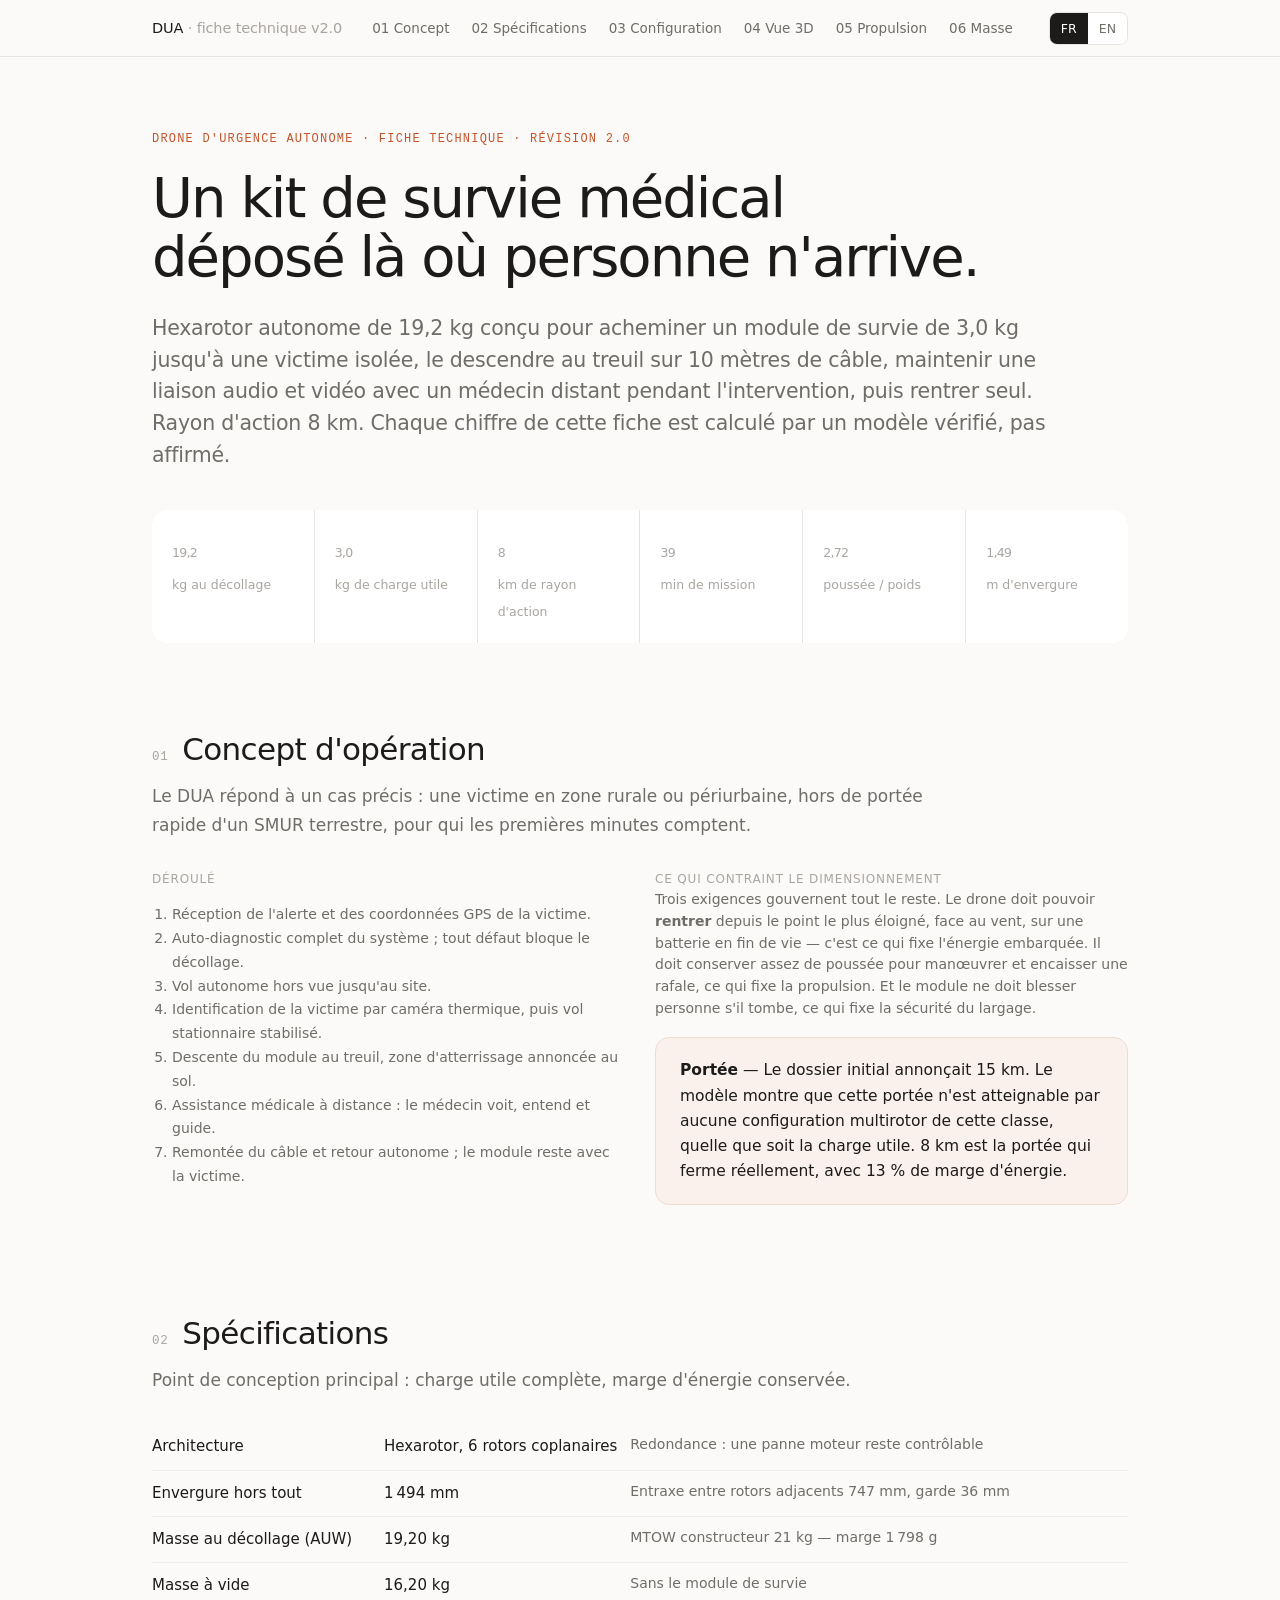
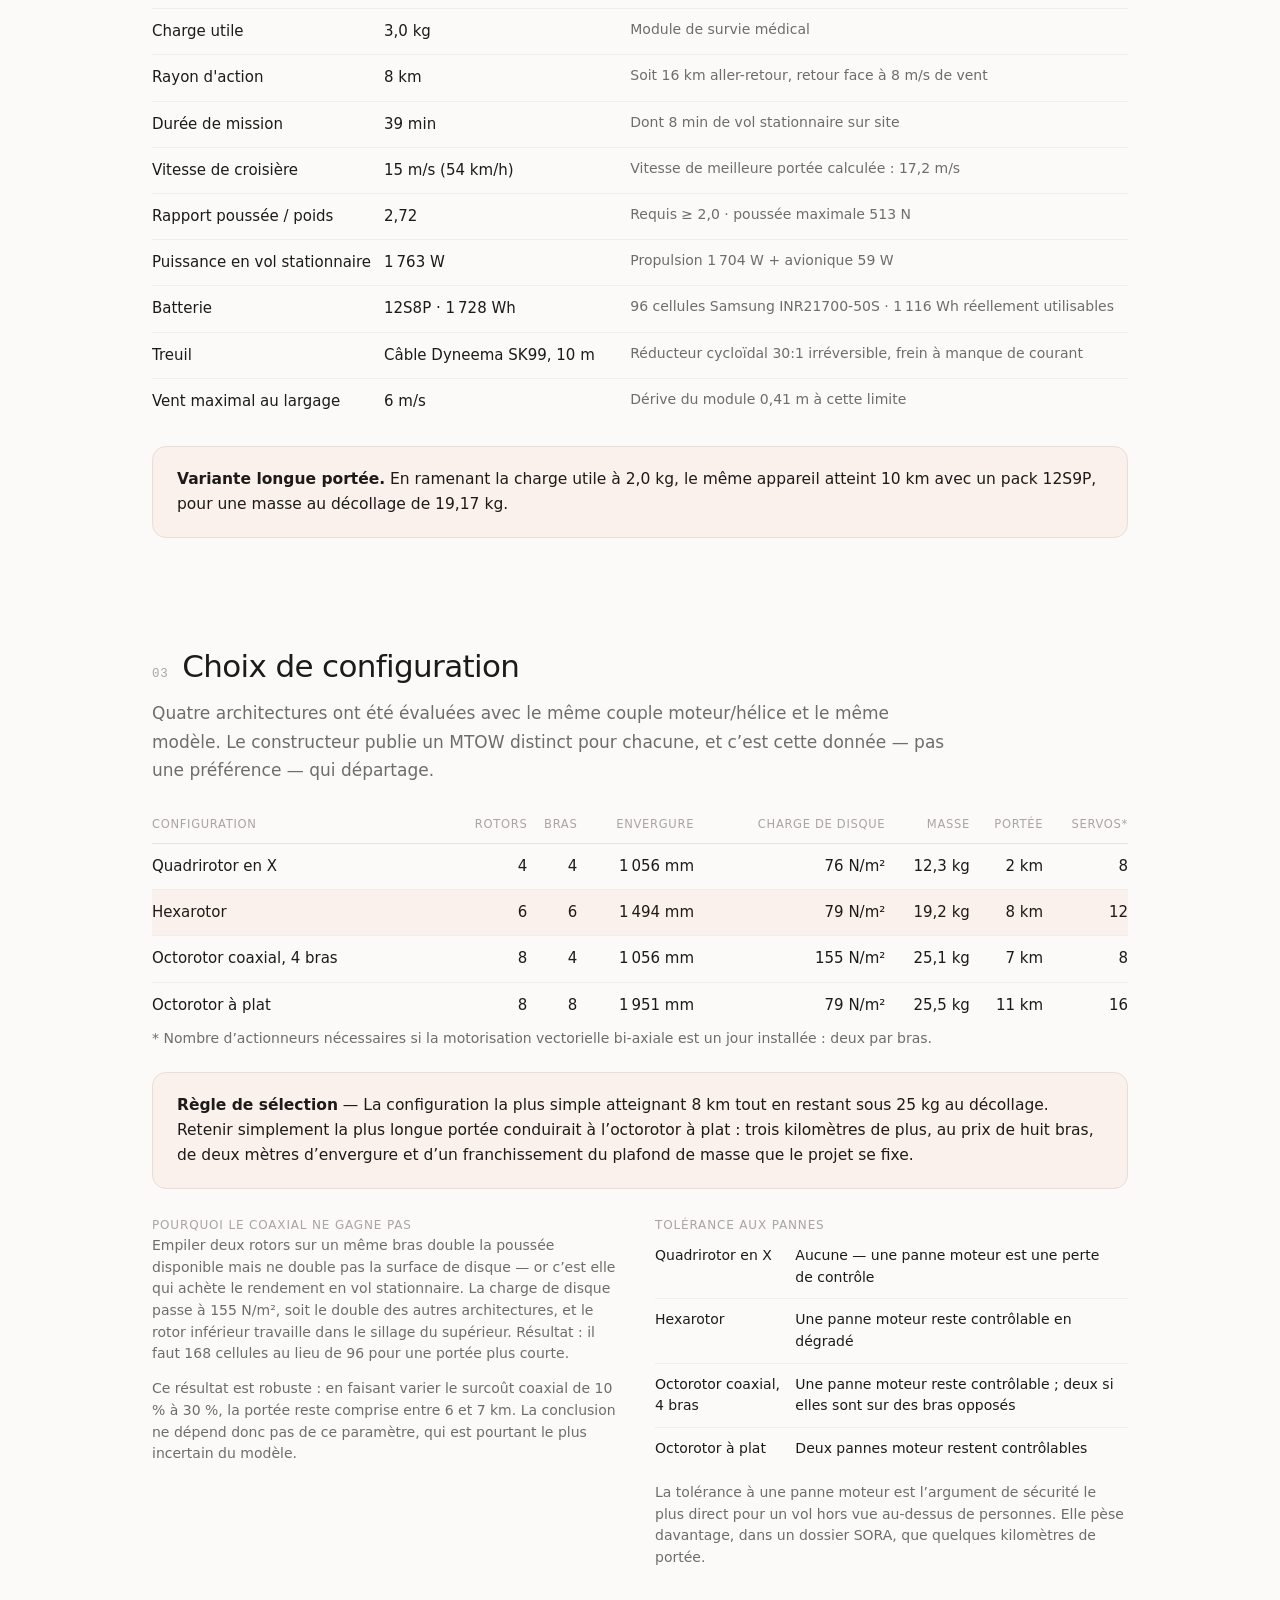
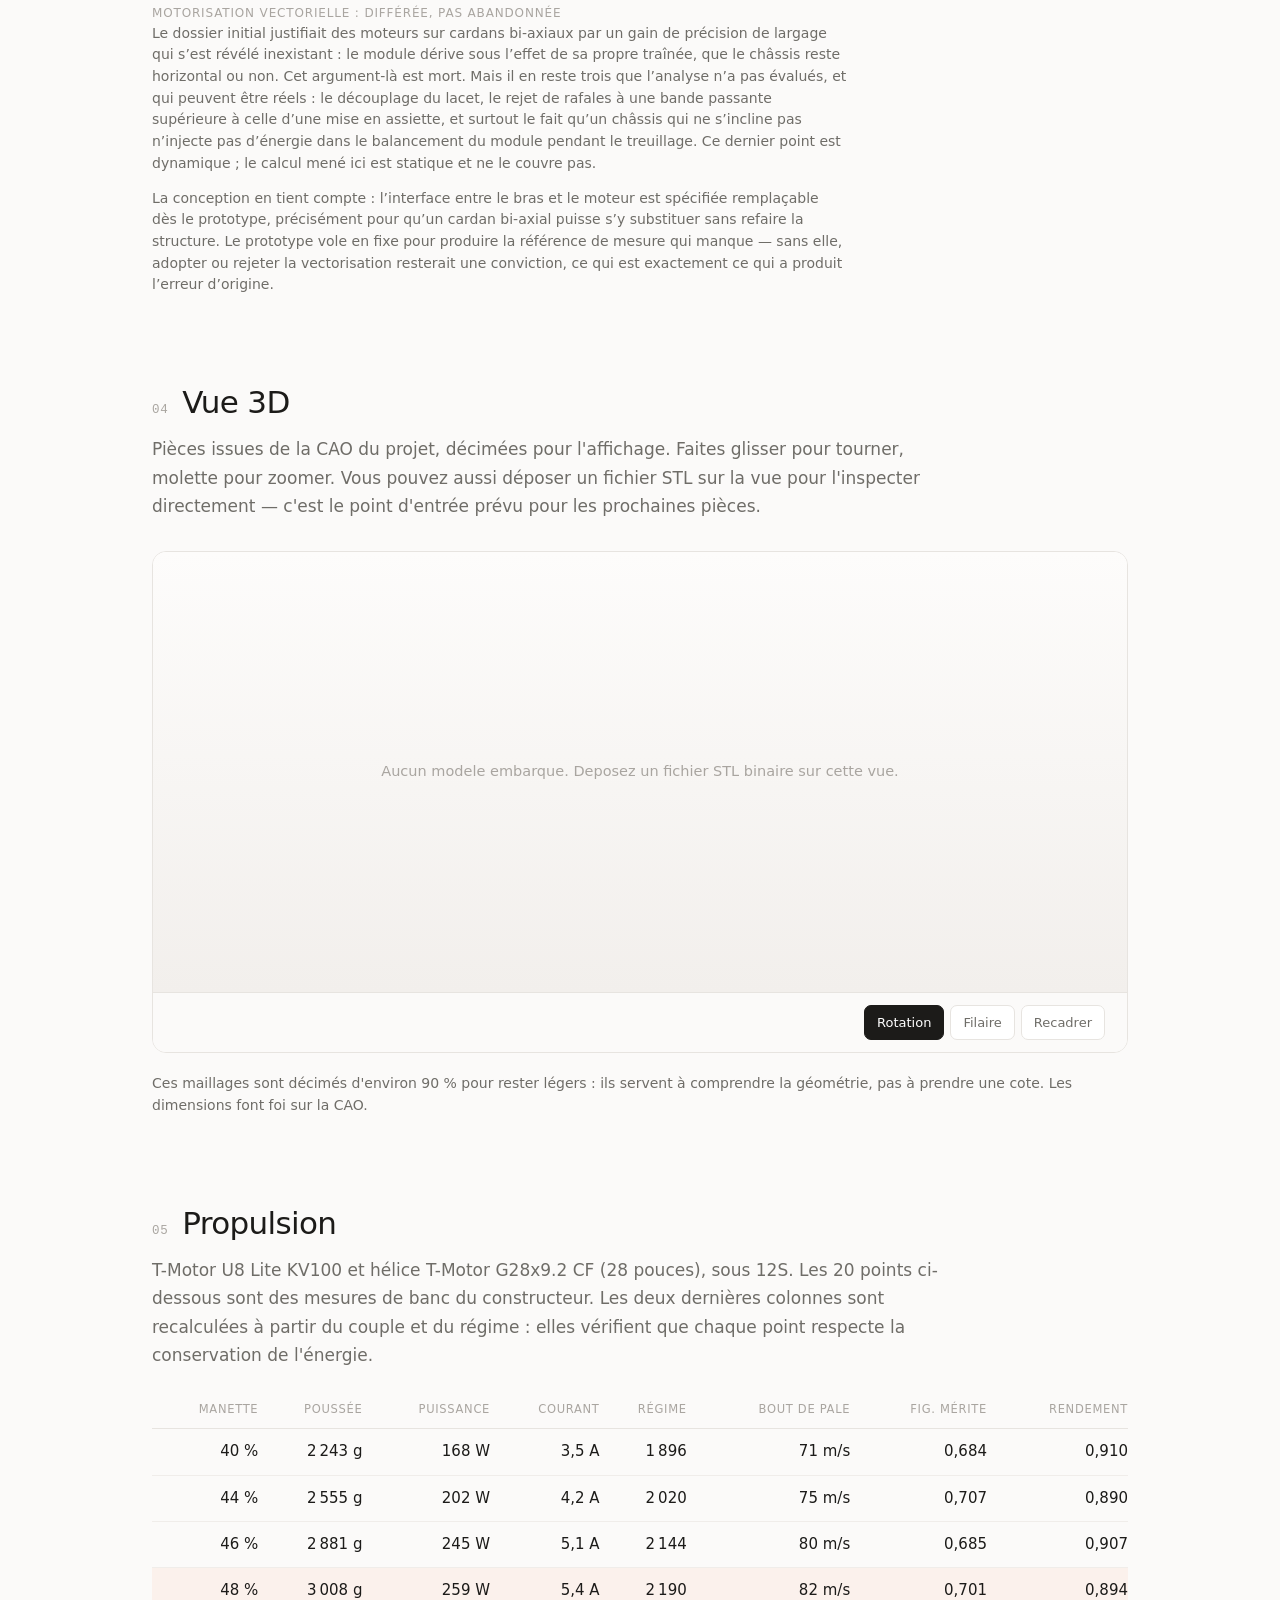
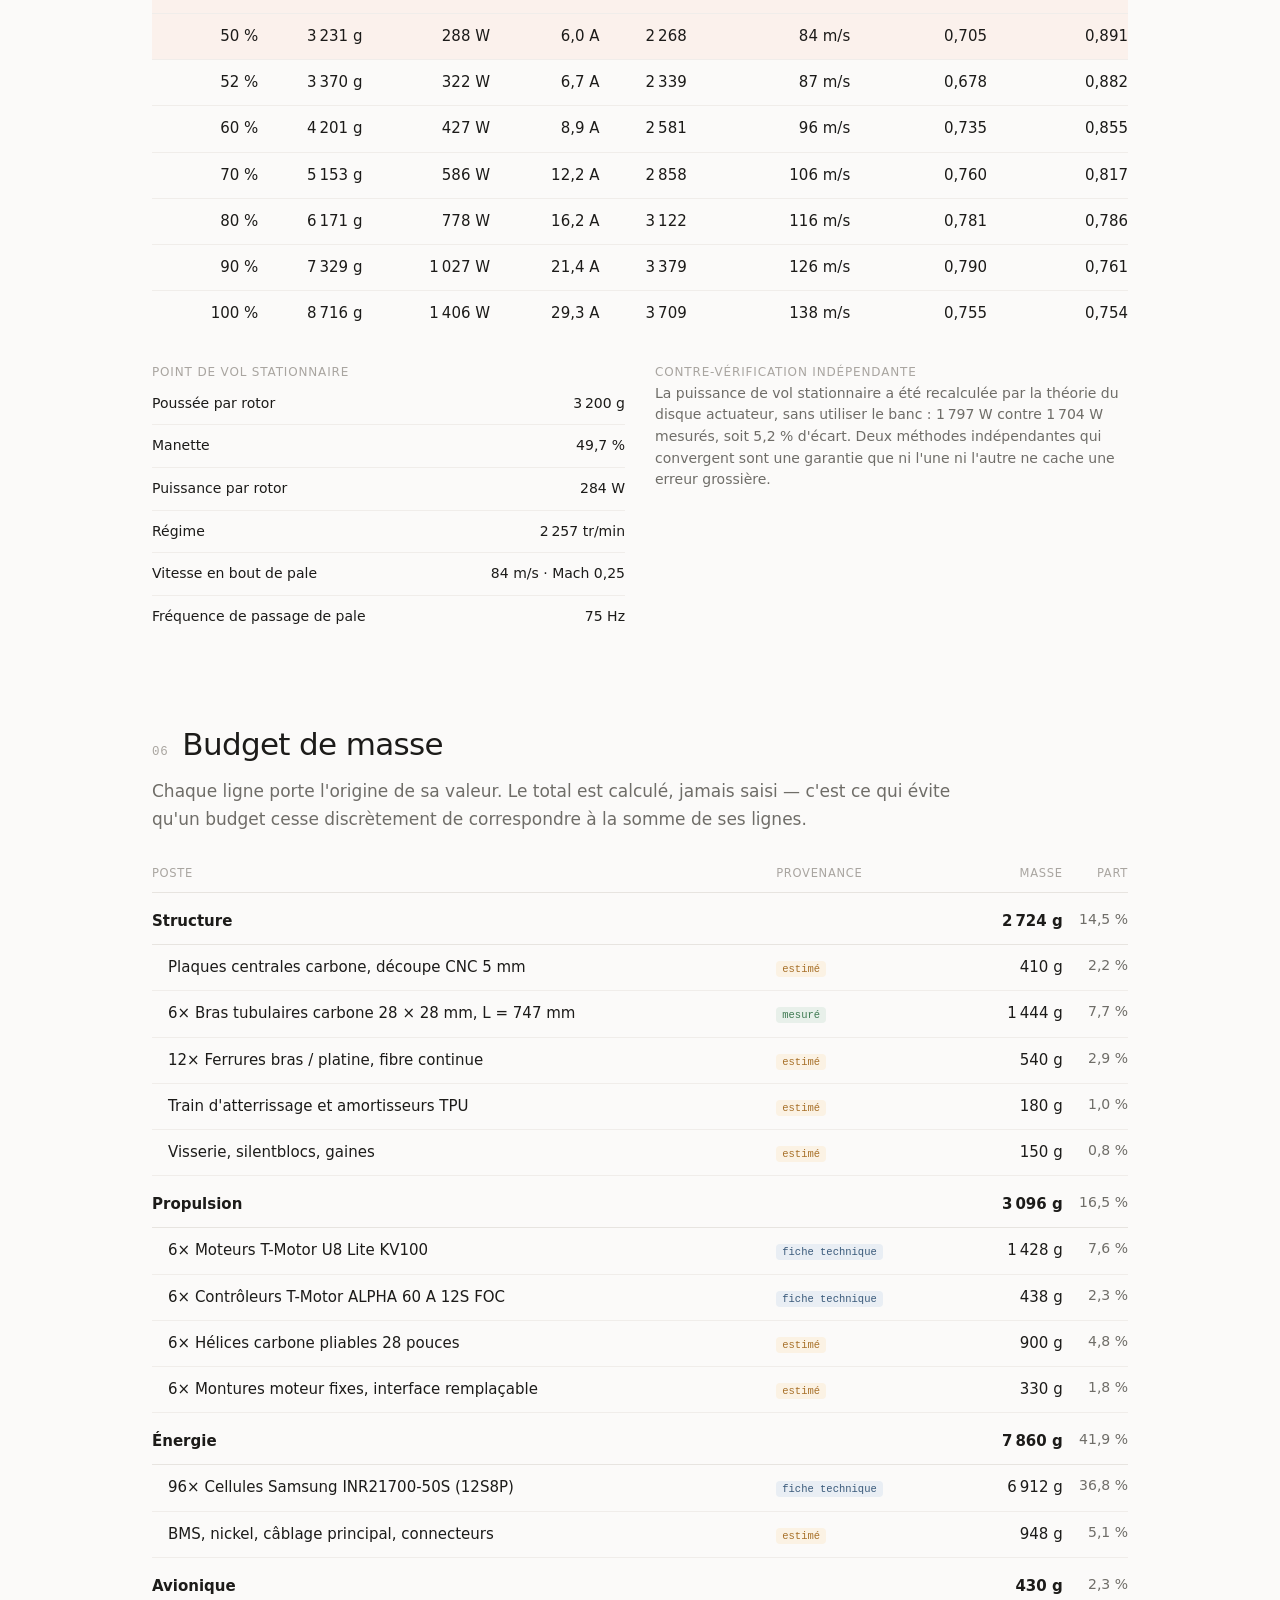
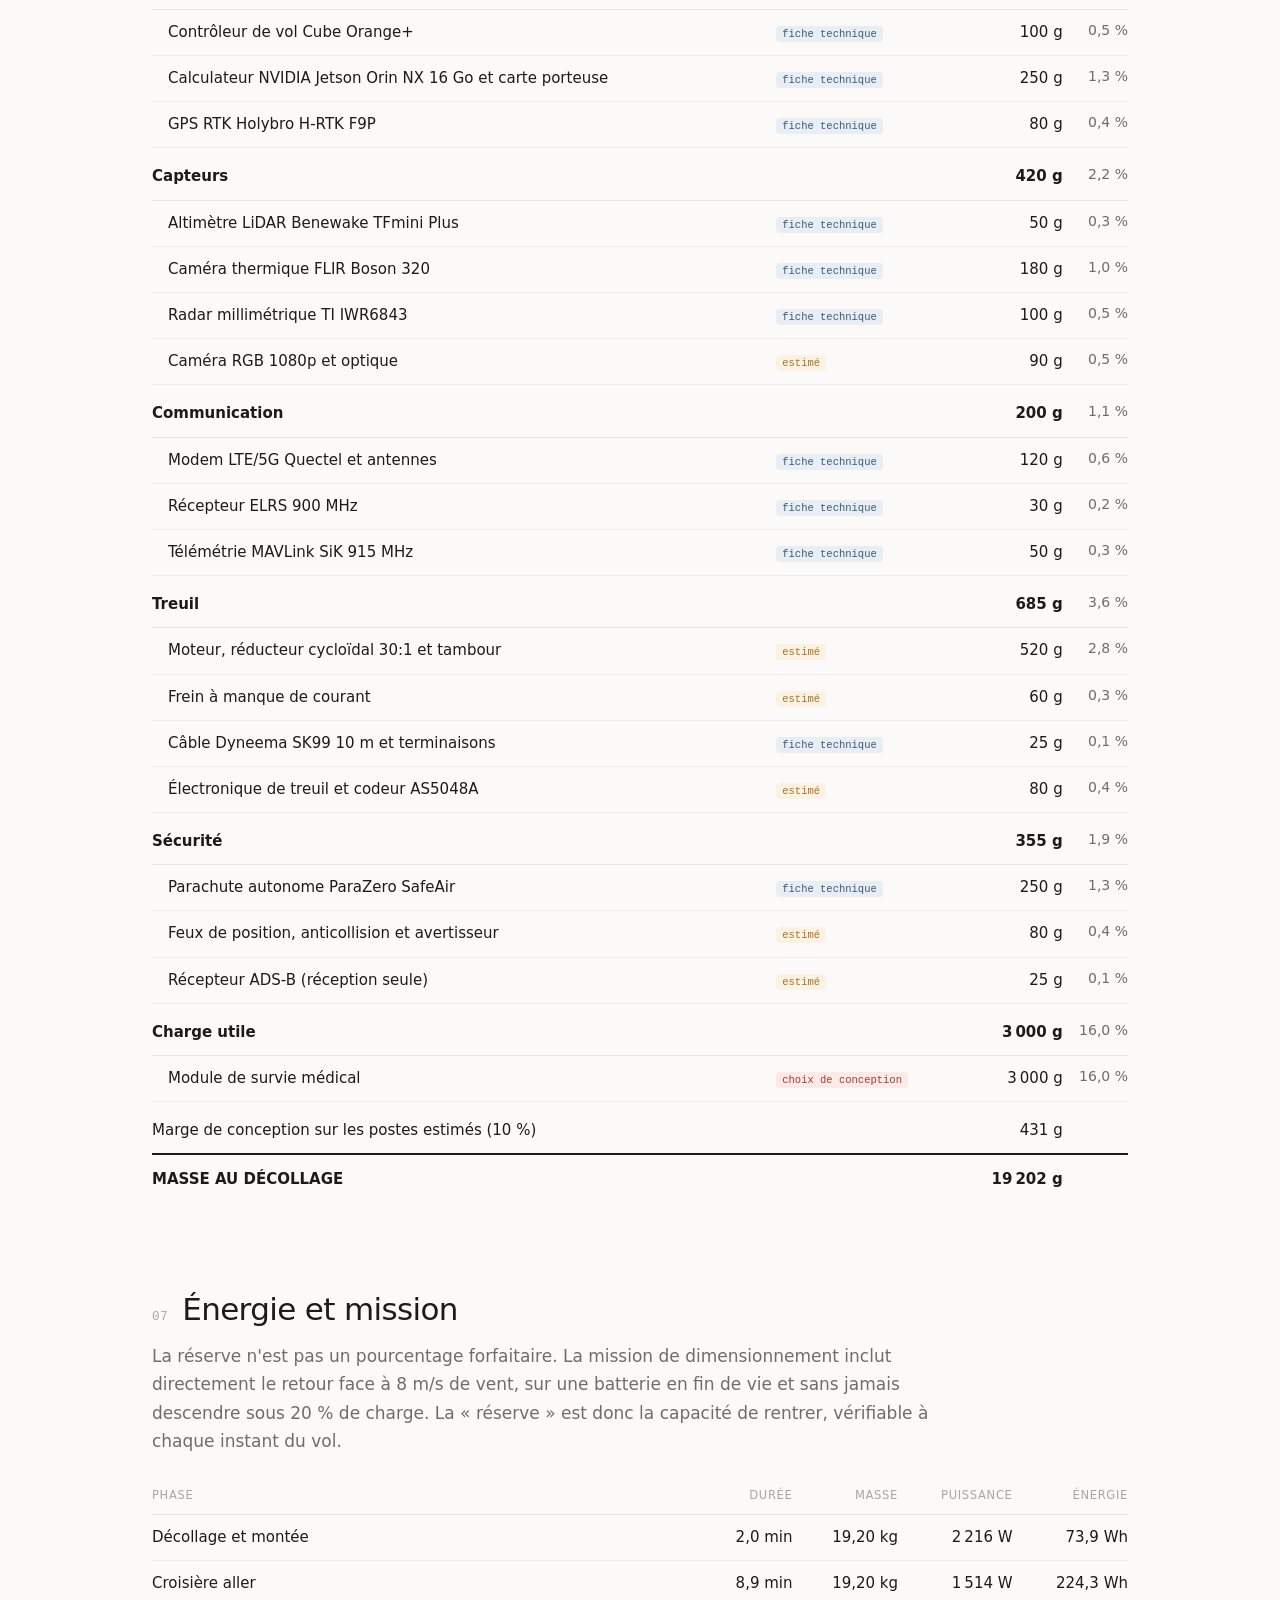
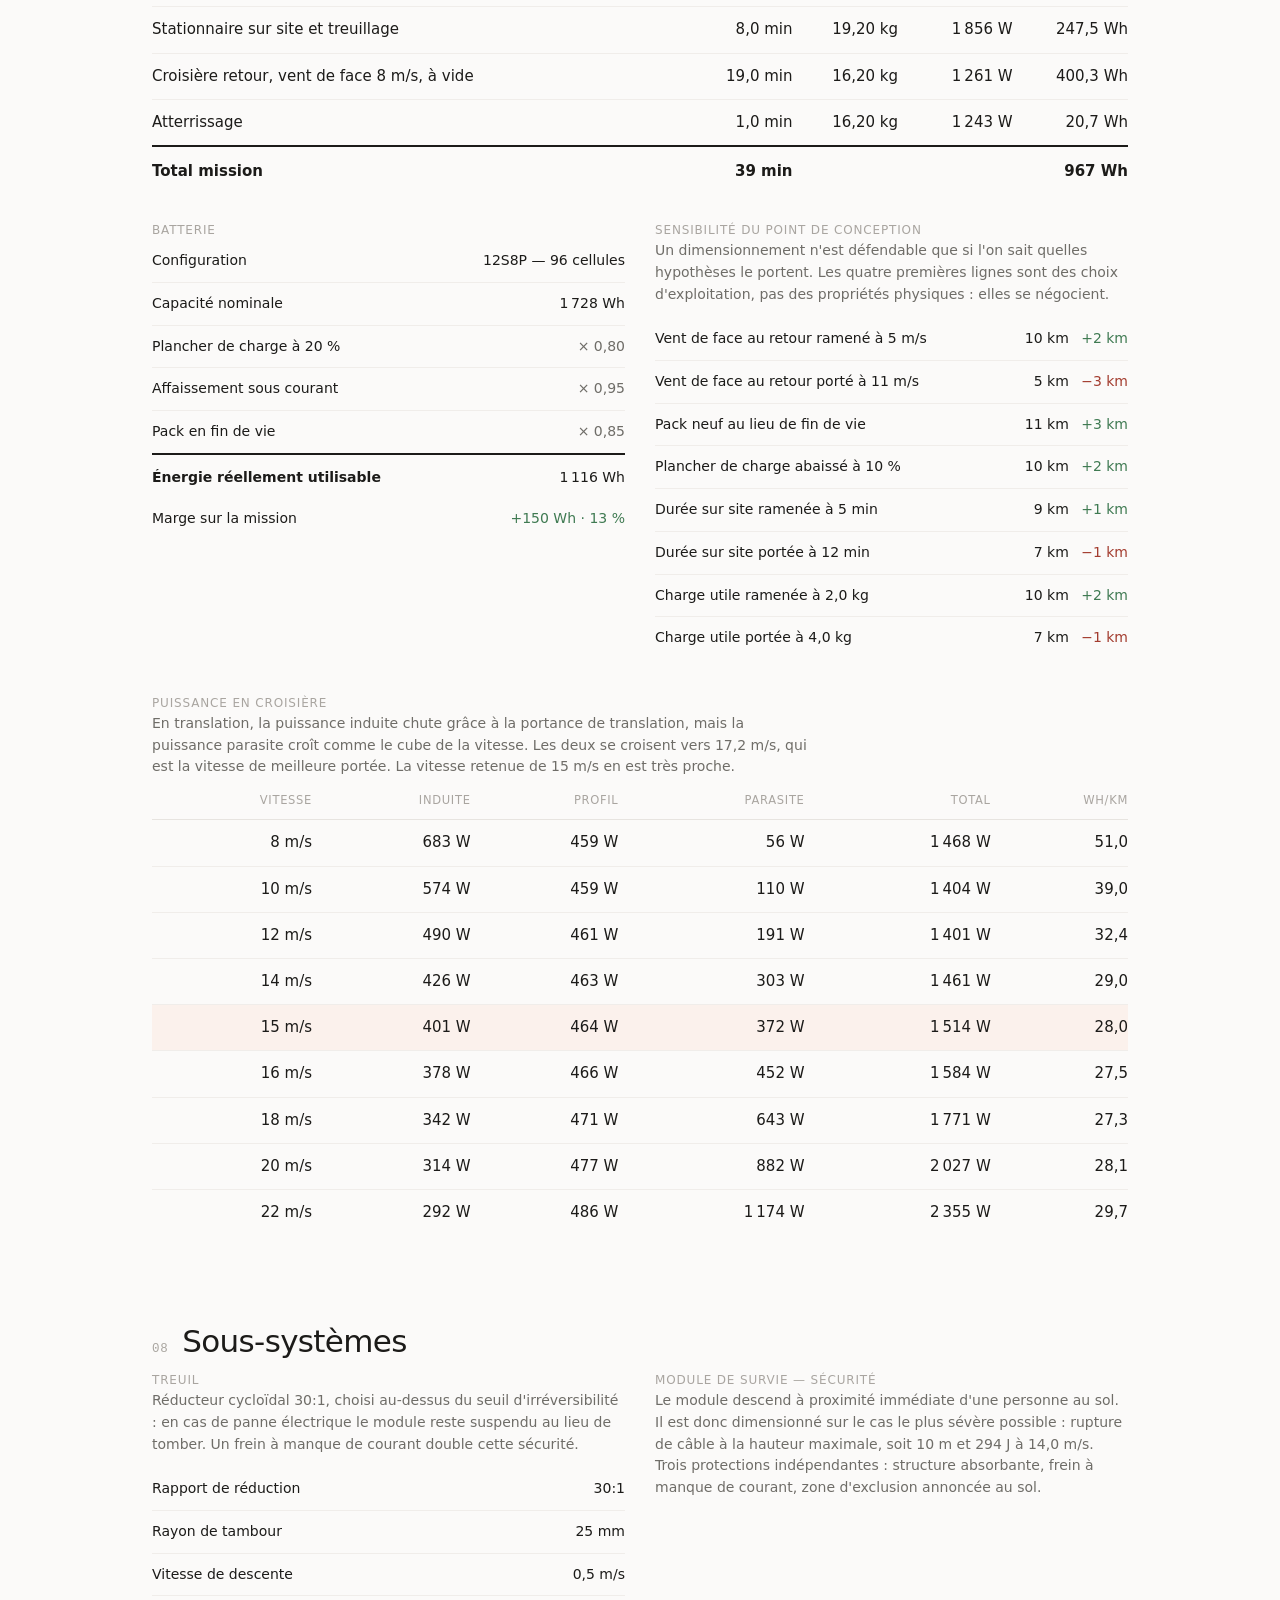
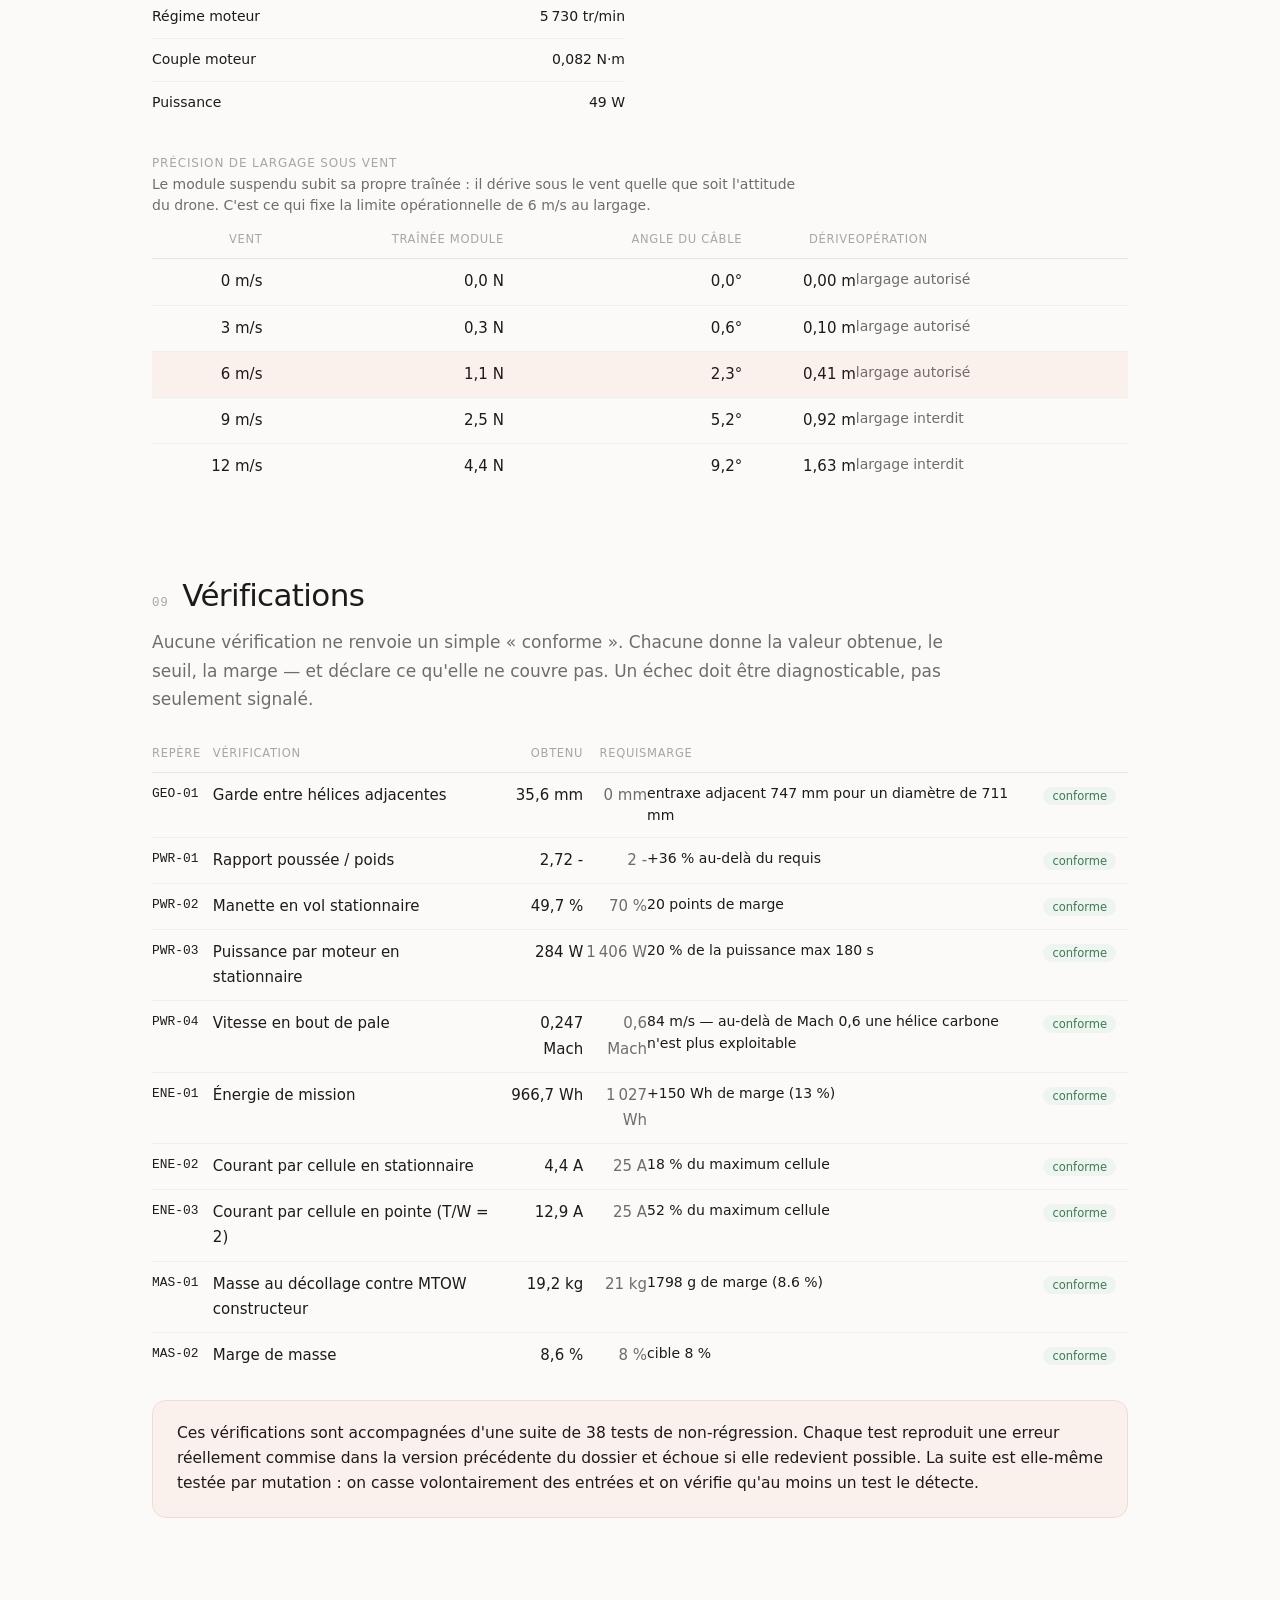
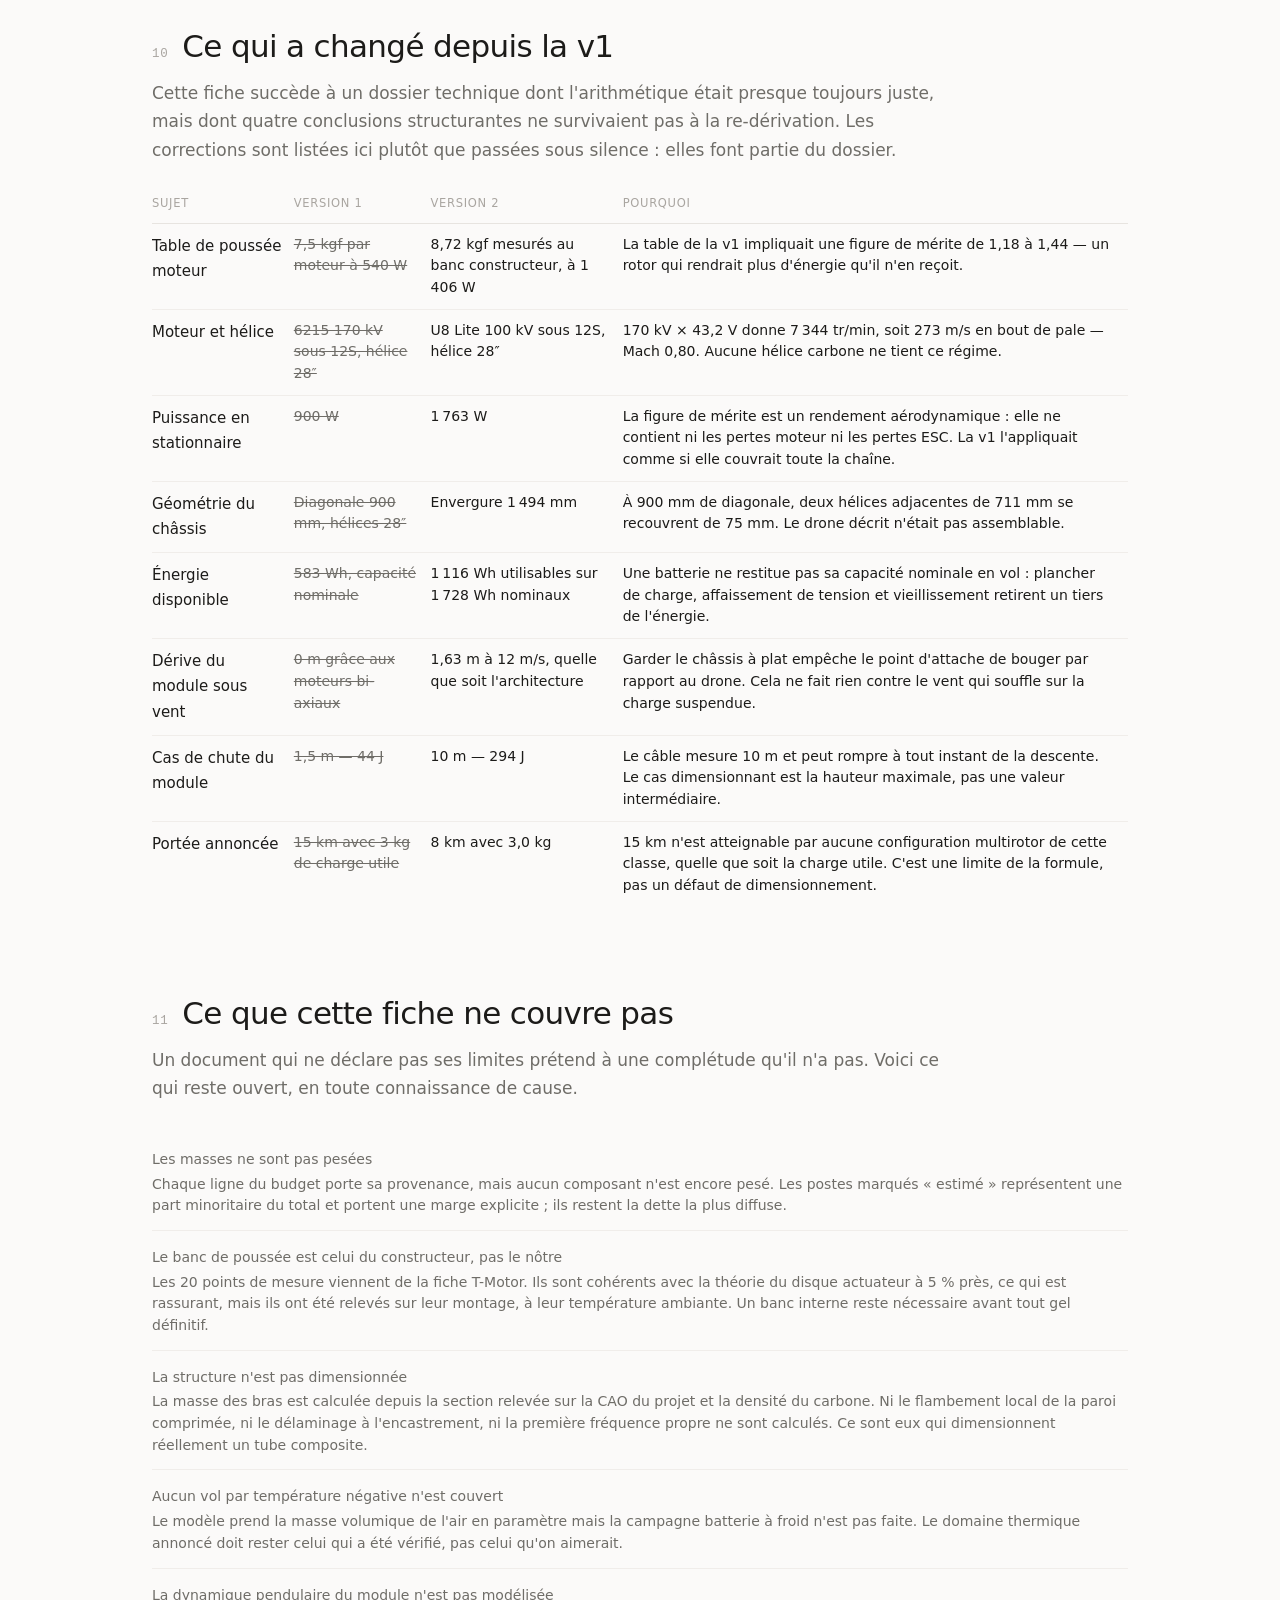
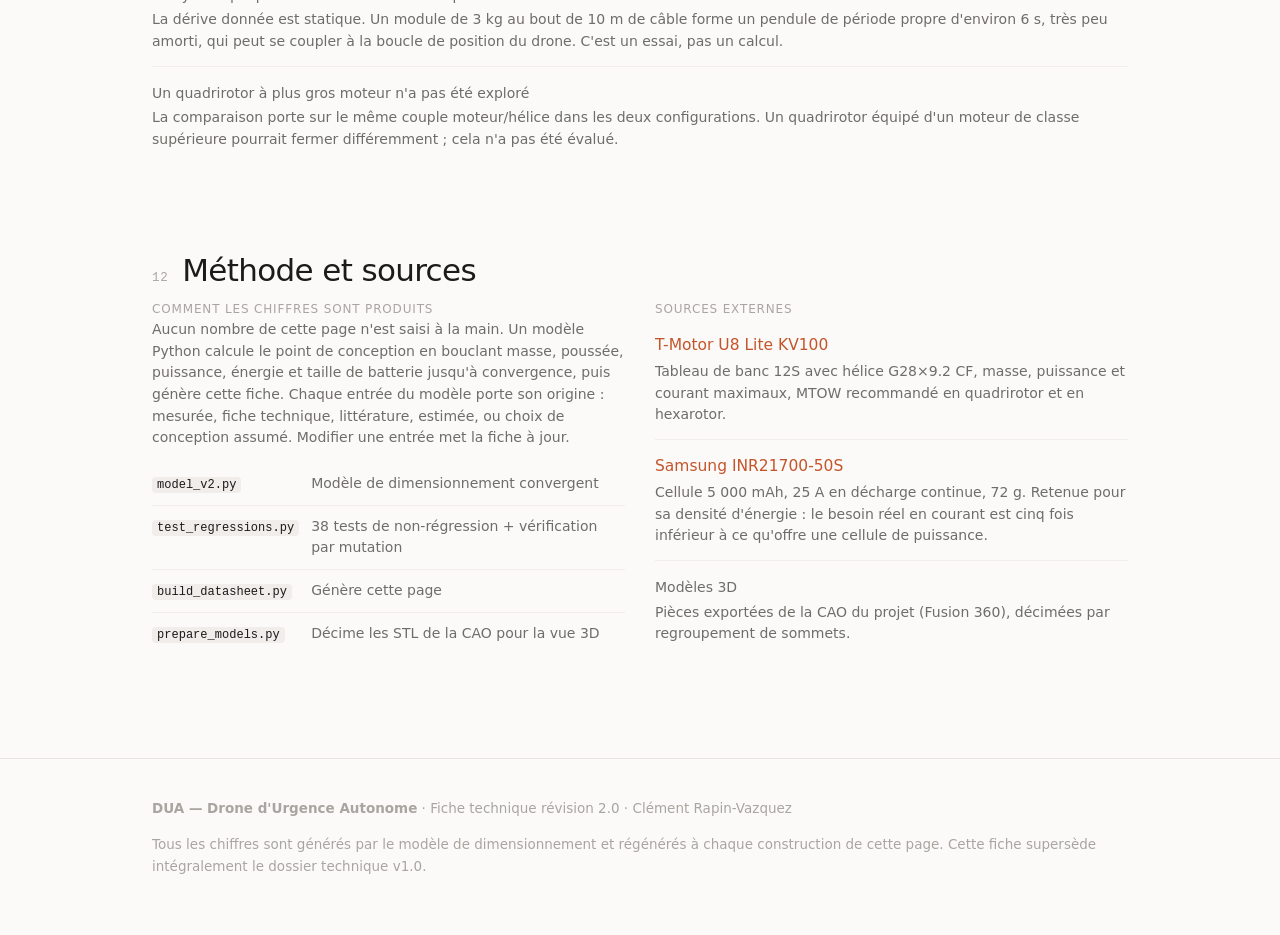
==== dua/index.html @ 8889dc6d "Portfolio saven — Clément Rapin-Vazquez (site statique)" ====
<!DOCTYPE html><html lang="fr" data-lang="fr"><head><meta charset="utf-8">
<meta name="viewport" content="width=device-width,initial-scale=1">
<title>DUA — Fiche technique / Datasheet</title>
<style>
:root{color-scheme:light;--ink:#1c1b19;--ink2:#6f6d68;--ink3:#a9a5a0;--hair:#e7e4e0;--hair2:#f0edea;
--bg:#fbfaf9;--sf:#fff;--acc:#c4552a;--accbg:#fbf1ec;--accln:#eddcd3;--ok:#3f7a52;--warn:#a8712a;--dgr:#a33c2f;
--r:14px;--r2:9px;--mono:ui-monospace,SFMono-Regular,Menlo,Consolas,monospace}
*{box-sizing:border-box}
html{scroll-behavior:smooth;scroll-padding-top:82px}
body{margin:0;background:var(--bg);color:var(--ink);
font:400 16.5px/1.68 -apple-system,BlinkMacSystemFont,"SF Pro Text","Segoe UI",Inter,system-ui,sans-serif;
-webkit-font-smoothing:antialiased;text-rendering:optimizeLegibility}
.wrap{max-width:1040px;margin:0 auto;padding:0 32px}
h1,h2,h3,h4,h5{margin:0;font-weight:500;letter-spacing:-.021em}
h1{font-size:clamp(34px,5.2vw,56px);line-height:1.05;letter-spacing:-.035em}
h2{font-size:31px;line-height:1.18} h3{font-size:23px;line-height:1.24}
h4{font-size:17.5px;line-height:1.35}
h5{font-size:12px;letter-spacing:.07em;text-transform:uppercase;color:var(--ink3);font-weight:500}
p{margin:0 0 13px} p:last-child{margin-bottom:0}
a{color:var(--acc);text-decoration:none} a:hover{text-decoration:underline}
code,.mono{font-family:var(--mono);font-size:.86em}
code{background:var(--hair2);padding:1px 5px;border-radius:4px}
.small{font-size:14px;line-height:1.55} .muted{color:var(--ink2)}
.danger{color:var(--dgr)} .ok{color:var(--ok)} .val{font-weight:500}
.strike{text-decoration:line-through;text-decoration-thickness:1px}
.num{font-variant-numeric:tabular-nums;text-align:right}
/* --- bilinguisme : purement declaratif --- */
.l-fr,.l-en{display:contents}
html[data-lang="fr"] .l-en{display:none}
html[data-lang="en"] .l-fr{display:none}
nav{position:sticky;top:0;z-index:60;background:rgba(251,250,249,.88);
backdrop-filter:saturate(180%) blur(18px);border-bottom:1px solid var(--hair)}
nav .wrap{display:flex;align-items:center;gap:20px;height:56px}
.brand{font-weight:500;font-size:14.5px;white-space:nowrap;letter-spacing:-.01em}
.brand em{font-style:normal;color:var(--ink3);font-weight:400}
.navl{display:flex;gap:2px;overflow-x:auto;scrollbar-width:none;flex:1}
.navl::-webkit-scrollbar{display:none}
.navl a{color:var(--ink2);font-size:13.5px;padding:6px 10px;border-radius:7px;white-space:nowrap}
.navl a:hover{background:var(--hair2);color:var(--ink);text-decoration:none}
.lang{display:flex;gap:0;border:1px solid var(--hair);border-radius:8px;overflow:hidden;flex:none}
.lang button{font:inherit;font-size:12.5px;font-weight:500;padding:5px 11px;border:0;
background:var(--sf);color:var(--ink2);cursor:pointer}
.lang button.on{background:var(--ink);color:#fff}
header.hero{padding:72px 0 0}
.eyebrow{font-family:var(--mono);font-size:12px;letter-spacing:.1em;text-transform:uppercase;
color:var(--acc);margin-bottom:20px}
.lede{font-size:20.5px;line-height:1.55;color:var(--ink2);max-width:70ch;margin:26px 0 0;
letter-spacing:-.011em}
.stats{display:grid;grid-template-columns:repeat(auto-fit,minmax(128px,1fr));gap:1px;
background:var(--hair);border-radius:var(--r);overflow:hidden;margin:38px 0 0}
.stat{background:var(--sf);padding:18px 20px}
.stat b{display:block;font-size:25px;font-weight:500;letter-spacing:-.028em;
font-variant-numeric:tabular-nums}
.stat span{font-size:12.5px;color:var(--ink3)}
section{padding:88px 0 0}
.sh{display:flex;align-items:baseline;gap:14px;margin-bottom:10px}
.sn{font-family:var(--mono);font-size:12.5px;color:var(--ink3);letter-spacing:.05em}
.sub{color:var(--ink2);max-width:74ch;margin:14px 0 30px;font-size:17px}
.card{background:var(--sf);border:1px solid var(--hair);border-radius:var(--r);
padding:24px 26px;margin:18px 0}
.note{background:var(--accbg);border:1px solid var(--accln);border-radius:var(--r);
padding:20px 24px;margin:22px 0;font-size:15.5px;line-height:1.62}
table{width:100%;border-collapse:collapse;font-size:15px}
th{text-align:left;font-weight:500;font-size:11.5px;letter-spacing:.06em;text-transform:uppercase;
color:var(--ink3);padding:0 12px 9px 0;border-bottom:1px solid var(--hair)}
td{padding:10px 12px 10px 0;border-bottom:1px solid var(--hair2);vertical-align:top}
tr:last-child td{border-bottom:none}
th.num,td.num{text-align:right;padding-right:0}
tr.hi td{background:var(--accbg)}
tr.grp td{border-bottom:1px solid var(--hair);padding-top:16px}
tr.tot td{border-top:2px solid var(--ink);border-bottom:none;padding-top:12px}
td.ind{padding-left:16px}
.tblwrap{overflow-x:auto;-webkit-overflow-scrolling:touch}
.grid2{display:grid;grid-template-columns:1fr 1fr;gap:30px}
.prov{font-size:10.5px;font-family:var(--mono);padding:2px 6px;border-radius:4px;
white-space:nowrap;background:var(--hair2);color:var(--ink2)}
.p-measured{background:#e8f0ea;color:var(--ok)}
.p-datasheet{background:#e9eef4;color:#3a5a7a}
.p-estimate{background:#fbf2e4;color:var(--warn)}
.p-assumed{background:#fbeae7;color:var(--dgr)}
.pill{font-size:11.5px;padding:2px 9px;border-radius:20px;font-weight:500;white-space:nowrap}
.pok{background:#eef4ef;color:var(--ok)} .phigh{background:#fbeae7;color:var(--dgr)}
.reflist{list-style:none;padding:0;margin:0}
.reflist li{padding:13px 0;border-bottom:1px solid var(--hair2)}
.reflist li:last-child{border:none}
.reflist b{display:block;font-size:15.5px;font-weight:500}
.reflist span{display:block;font-size:14px;color:var(--ink2);margin-top:3px;line-height:1.55}
/* --- visionneuse 3D --- */
.viewer{background:var(--sf);border:1px solid var(--hair);border-radius:var(--r);
overflow:hidden;margin:20px 0}
.vstage{position:relative;height:440px;background:
linear-gradient(180deg,#fdfcfb 0%,#f2efec 100%);cursor:grab}
.vstage.drag{cursor:grabbing}
.vstage canvas{display:block;width:100%;height:100%}
.vmsg{position:absolute;inset:0;display:flex;align-items:center;justify-content:center;
text-align:center;padding:30px;color:var(--ink3);font-size:14.5px;line-height:1.6}
.vbar{display:flex;flex-wrap:wrap;gap:6px;align-items:center;padding:12px 16px;
border-top:1px solid var(--hair);background:var(--bg)}
.vbar button{font:inherit;font-size:13px;padding:6px 12px;border-radius:7px;
border:1px solid var(--hair);background:var(--sf);color:var(--ink2);cursor:pointer}
.vbar button:hover{border-color:#dcd8d3;color:var(--ink)}
.vbar button.on{background:var(--ink);color:#fff;border-color:var(--ink)}
.vbar .sp{flex:1}
.vinfo{font-size:12px;color:var(--ink3);font-family:var(--mono)}
.vdrop{position:absolute;inset:0;background:rgba(196,85,42,.08);
border:2px dashed var(--acc);display:none;align-items:center;justify-content:center;
color:var(--acc);font-size:15px;font-weight:500}
.vstage.over .vdrop{display:flex}
footer{margin-top:100px;padding:38px 0 62px;border-top:1px solid var(--hair);
color:var(--ink3);font-size:13.5px}
@media(max-width:820px){.grid2{grid-template-columns:1fr;gap:22px}
 .wrap{padding:0 20px}.navl{display:none}section{padding-top:64px}
 .vstage{height:320px}}
@media print{nav{display:none}.viewer{display:none}}
</style></head><body>

<nav><div class="wrap">
<div class="brand">DUA <em>· <span class="l-fr">fiche technique v2.0</span><span class="l-en">datasheet v2.0</span></em></div>
<div class="navl">
<a href="#concept">01 <span class="l-fr">Concept</span><span class="l-en">Concept</span></a>
<a href="#specs">02 <span class="l-fr">Spécifications</span><span class="l-en">Specifications</span></a>
<a href="#config">03 <span class="l-fr">Configuration</span><span class="l-en">Configuration</span></a>
<a href="#vue3d">04 <span class="l-fr">Vue 3D</span><span class="l-en">3D view</span></a>
<a href="#propulsion">05 <span class="l-fr">Propulsion</span><span class="l-en">Propulsion</span></a>
<a href="#masse">06 <span class="l-fr">Masse</span><span class="l-en">Mass</span></a>
<a href="#energie">07 <span class="l-fr">Énergie</span><span class="l-en">Energy</span></a>
<a href="#soussystemes">08 <span class="l-fr">Sous-systèmes</span><span class="l-en">Subsystems</span></a>
<a href="#verifs">09 <span class="l-fr">Vérifications</span><span class="l-en">Verifications</span></a>
<a href="#corrections">10 <span class="l-fr">Corrections</span><span class="l-en">Corrections</span></a>
<a href="#limites">11 <span class="l-fr">Limites</span><span class="l-en">Limits</span></a>
<a href="#methode">12 <span class="l-fr">Méthode</span><span class="l-en">Method</span></a>
</div>
<div class="lang"><button data-set="fr" class="on">FR</button><button data-set="en">EN</button></div>
</div></nav>

<header class="hero"><div class="wrap">
<div class="eyebrow"><span class="l-fr">Drone d'Urgence Autonome · fiche technique · révision 2.0</span><span class="l-en">Autonomous Emergency Drone · datasheet · revision 2.0</span></div>
<h1><span class="l-fr">Un kit de survie médical<br>déposé là où personne n'arrive.</span><span class="l-en">A medical survival kit<br>delivered where no one can reach.</span></h1>
<p class="lede"><span class="l-fr">Hexarotor autonome de 19,2 kg conçu pour acheminer un module de survie de 3,0 kg jusqu'à une victime isolée, le descendre au treuil sur 10 mètres de câble, maintenir une liaison audio et vidéo avec un médecin distant pendant l'intervention, puis rentrer seul. Rayon d'action 8 km. Chaque chiffre de cette fiche est calculé par un modèle vérifié, pas affirmé.</span><span class="l-en">A 19.2 kg autonomous hexarotor built to carry a 3.0 kg survival module to an isolated casualty, winch it down 10 metres of cable, hold an audio and video link with a remote physician throughout, then return on its own. Operating radius 8 km. Every figure in this datasheet is computed by a verified model, not asserted.</span></p>
<div class="stats"><div class="stat"><b><span class="l-fr">19,2</span><span class="l-en">19.2</span></b><span><span class="l-fr">kg au décollage</span><span class="l-en">kg all-up weight</span></span></div><div class="stat"><b><span class="l-fr">3,0</span><span class="l-en">3.0</span></b><span><span class="l-fr">kg de charge utile</span><span class="l-en">kg payload</span></span></div><div class="stat"><b><span class="l-fr">8</span><span class="l-en">8</span></b><span><span class="l-fr">km de rayon d'action</span><span class="l-en">km operating radius</span></span></div><div class="stat"><b><span class="l-fr">39</span><span class="l-en">39</span></b><span><span class="l-fr">min de mission</span><span class="l-en">min mission</span></span></div><div class="stat"><b><span class="l-fr">2,72</span><span class="l-en">2.72</span></b><span><span class="l-fr">poussée / poids</span><span class="l-en">thrust-to-weight</span></span></div><div class="stat"><b><span class="l-fr">1,49</span><span class="l-en">1.49</span></b><span><span class="l-fr">m d'envergure</span><span class="l-en">m span</span></span></div></div>
</div></header>

<section id="concept"><div class="wrap">
<div class="sh"><span class="sn">01</span><h2><span class="l-fr">Concept d'opération</span><span class="l-en">Concept of operations</span></h2></div>
<p class="sub"><span class="l-fr">Le DUA répond à un cas précis : une victime en zone rurale ou périurbaine, hors de portée rapide d'un SMUR terrestre, pour qui les premières minutes comptent.</span><span class="l-en">The DUA addresses one specific case: a casualty in a rural or peri-urban area, out of quick reach of a ground ambulance, for whom the first minutes matter.</span></p>
<div class="grid2">
<div><h5><span class="l-fr">Déroulé</span><span class="l-en">Sequence</span></h5>
<ol class="small" style="padding-left:20px;line-height:1.7;color:var(--ink2)">
<li><span class="l-fr">Réception de l'alerte et des coordonnées GPS de la victime.</span><span class="l-en">Alert received with the casualty’s GPS coordinates.</span></li>
<li><span class="l-fr">Auto-diagnostic complet du système ; tout défaut bloque le décollage.</span><span class="l-en">Full system self-check; any fault inhibits take-off.</span></li>
<li><span class="l-fr">Vol autonome hors vue jusqu'au site.</span><span class="l-en">Autonomous beyond-visual-line-of-sight flight to the site.</span></li>
<li><span class="l-fr">Identification de la victime par caméra thermique, puis vol stationnaire stabilisé.</span><span class="l-en">Casualty identification by thermal camera, then stabilised hover.</span></li>
<li><span class="l-fr">Descente du module au treuil, zone d'atterrissage annoncée au sol.</span><span class="l-en">Winched descent of the module, landing zone announced on the ground.</span></li>
<li><span class="l-fr">Assistance médicale à distance : le médecin voit, entend et guide.</span><span class="l-en">Remote medical assistance: the physician sees, hears and guides.</span></li>
<li><span class="l-fr">Remontée du câble et retour autonome ; le module reste avec la victime.</span><span class="l-en">Cable retrieval and autonomous return; the module stays with the casualty.</span></li>
</ol></div>
<div><h5><span class="l-fr">Ce qui contraint le dimensionnement</span><span class="l-en">What drives the sizing</span></h5>
<p class="small muted"><span class="l-fr">Trois exigences gouvernent tout le reste. Le drone doit pouvoir <b>rentrer</b> depuis le point le plus éloigné, face au vent, sur une batterie en fin de vie — c'est ce qui fixe l'énergie embarquée. Il doit conserver assez de poussée pour manœuvrer et encaisser une rafale, ce qui fixe la propulsion. Et le module ne doit blesser personne s'il tombe, ce qui fixe la sécurité du largage.</span><span class="l-en">Three requirements govern everything else. The aircraft must be able to <b>return</b> from the furthest point, into wind, on an end-of-life battery — that sets the onboard energy. It must keep enough thrust to manoeuvre and absorb a gust, which sets the propulsion. And the module must not injure anyone if it falls, which sets release safety.</span></p>
<div class="note" style="margin-top:18px"><b><span class="l-fr">Portée</span><span class="l-en">Range</span></b> — <span class="l-fr">Le dossier initial annonçait 15 km. Le modèle montre que cette portée n'est atteignable par aucune configuration multirotor de cette classe, quelle que soit la charge utile. 8 km est la portée qui ferme réellement, avec 13 % de marge d'énergie.</span><span class="l-en">The initial dossier claimed 15 km. The model shows this range is not reachable by any multirotor configuration in this class, whatever the payload. 8 km is the range that actually closes, with 13 % energy margin.</span></div>
</div></div>
</div></section>

<section id="specs"><div class="wrap">
<div class="sh"><span class="sn">02</span><h2><span class="l-fr">Spécifications</span><span class="l-en">Specifications</span></h2></div>
<p class="sub"><span class="l-fr">Point de conception principal : charge utile complète, marge d'énergie conservée.</span><span class="l-en">Primary design point: full payload, energy margin preserved.</span></p>
<div class="tblwrap"><table><tbody><tr><td><span class="l-fr">Architecture</span><span class="l-en">Architecture</span></td><td class='val'><span class="l-fr">Hexarotor, 6 rotors coplanaires</span><span class="l-en">Hexarotor, 6 coplanar rotors</span></td><td class='small muted'><span class="l-fr">Redondance : une panne moteur reste contrôlable</span><span class="l-en">Redundancy: single motor failure remains controllable</span></td></tr><tr><td><span class="l-fr">Envergure hors tout</span><span class="l-en">Overall span</span></td><td class='val'><span class="l-fr">1 494</span><span class="l-en">1 494</span> mm</td><td class='small muted'><span class="l-fr">Entraxe entre rotors adjacents <span class="l-fr">747</span><span class="l-en">747</span> mm, garde <span class="l-fr">36</span><span class="l-en">36</span> mm</span><span class="l-en">Adjacent rotor spacing <span class="l-fr">747</span><span class="l-en">747</span> mm, clearance <span class="l-fr">36</span><span class="l-en">36</span> mm</span></td></tr><tr><td><span class="l-fr">Masse au décollage (AUW)</span><span class="l-en">All-up weight (AUW)</span></td><td class='val'><span class="l-fr">19,20</span><span class="l-en">19.20</span> kg</td><td class='small muted'><span class="l-fr">MTOW constructeur <span class="l-fr">21</span><span class="l-en">21</span> kg — marge <span class="l-fr">1 798</span><span class="l-en">1 798</span> g</span><span class="l-en">Manufacturer MTOW <span class="l-fr">21</span><span class="l-en">21</span> kg — margin <span class="l-fr">1 798</span><span class="l-en">1 798</span> g</span></td></tr><tr><td><span class="l-fr">Masse à vide</span><span class="l-en">Empty weight</span></td><td class='val'><span class="l-fr">16,20</span><span class="l-en">16.20</span> kg</td><td class='small muted'><span class="l-fr">Sans le module de survie</span><span class="l-en">Excluding the survival module</span></td></tr><tr><td><span class="l-fr">Charge utile</span><span class="l-en">Payload</span></td><td class='val'><span class="l-fr">3,0</span><span class="l-en">3.0</span> kg</td><td class='small muted'><span class="l-fr">Module de survie médical</span><span class="l-en">Medical survival module</span></td></tr><tr><td><span class="l-fr">Rayon d'action</span><span class="l-en">Operating radius</span></td><td class='val'><span class="l-fr">8</span><span class="l-en">8</span> km</td><td class='small muted'><span class="l-fr">Soit <span class="l-fr">16</span><span class="l-en">16</span> km aller-retour, retour face à <span class="l-fr">8</span><span class="l-en">8</span> m/s de vent</span><span class="l-en">That is <span class="l-fr">16</span><span class="l-en">16</span> km round trip, return against <span class="l-fr">8</span><span class="l-en">8</span> m/s headwind</span></td></tr><tr><td><span class="l-fr">Durée de mission</span><span class="l-en">Mission duration</span></td><td class='val'><span class="l-fr">39</span><span class="l-en">39</span> min</td><td class='small muted'><span class="l-fr">Dont <span class="l-fr">8</span><span class="l-en">8</span> min de vol stationnaire sur site</span><span class="l-en">Including <span class="l-fr">8</span><span class="l-en">8</span> min hovering on site</span></td></tr><tr><td><span class="l-fr">Vitesse de croisière</span><span class="l-en">Cruise speed</span></td><td class='val'><span class="l-fr">15</span><span class="l-en">15</span> m/s (<span class="l-fr">54</span><span class="l-en">54</span> km/h)</td><td class='small muted'><span class="l-fr">Vitesse de meilleure portée calculée : <span class="l-fr">17,2</span><span class="l-en">17.2</span> m/s</span><span class="l-en">Computed best-range speed: <span class="l-fr">17,2</span><span class="l-en">17.2</span> m/s</span></td></tr><tr><td><span class="l-fr">Rapport poussée / poids</span><span class="l-en">Thrust-to-weight ratio</span></td><td class='val'><span class="l-fr">2,72</span><span class="l-en">2.72</span></td><td class='small muted'><span class="l-fr">Requis ≥ <span class="l-fr">2,0</span><span class="l-en">2.0</span> · poussée maximale <span class="l-fr">513</span><span class="l-en">513</span> N</span><span class="l-en">Required ≥ <span class="l-fr">2,0</span><span class="l-en">2.0</span> · maximum thrust <span class="l-fr">513</span><span class="l-en">513</span> N</span></td></tr><tr><td><span class="l-fr">Puissance en vol stationnaire</span><span class="l-en">Hover power</span></td><td class='val'><span class="l-fr">1 763</span><span class="l-en">1 763</span> W</td><td class='small muted'><span class="l-fr">Propulsion <span class="l-fr">1 704</span><span class="l-en">1 704</span> W + avionique <span class="l-fr">59</span><span class="l-en">59</span> W</span><span class="l-en">Propulsion <span class="l-fr">1 704</span><span class="l-en">1 704</span> W + avionics <span class="l-fr">59</span><span class="l-en">59</span> W</span></td></tr><tr><td><span class="l-fr">Batterie</span><span class="l-en">Battery</span></td><td class='val'>12S8P · <span class="l-fr">1 728</span><span class="l-en">1 728</span> Wh</td><td class='small muted'><span class="l-fr">96 cellules Samsung INR21700-50S · <span class="l-fr">1 116</span><span class="l-en">1 116</span> Wh réellement utilisables</span><span class="l-en">96 Samsung INR21700-50S cells · <span class="l-fr">1 116</span><span class="l-en">1 116</span> Wh actually usable</span></td></tr><tr><td><span class="l-fr">Treuil</span><span class="l-en">Winch</span></td><td class='val'><span class="l-fr">Câble Dyneema SK99, <span class="l-fr">10</span><span class="l-en">10</span> m</span><span class="l-en">Dyneema SK99 cable, <span class="l-fr">10</span><span class="l-en">10</span> m</span></td><td class='small muted'><span class="l-fr">Réducteur cycloïdal <span class="l-fr">30</span><span class="l-en">30</span>:1 irréversible, frein à manque de courant</span><span class="l-en">Irreversible <span class="l-fr">30</span><span class="l-en">30</span>:1 cycloidal reducer, fail-safe brake</span></td></tr><tr><td><span class="l-fr">Vent maximal au largage</span><span class="l-en">Maximum wind at release</span></td><td class='val'><span class="l-fr">6</span><span class="l-en">6</span> m/s</td><td class='small muted'><span class="l-fr">Dérive du module <span class="l-fr">0,41</span><span class="l-en">0.41</span> m à cette limite</span><span class="l-en">Module drift <span class="l-fr">0,41</span><span class="l-en">0.41</span> m at this limit</span></td></tr></tbody></table></div>
<div class="note"><span class="l-fr"><b>Variante longue portée.</b> En ramenant la charge utile à 2,0 kg, le même appareil atteint 10 km avec un pack 12S9P, pour une masse au décollage de 19,17 kg.</span><span class="l-en"><b>Long-range variant.</b> Reducing the payload to 2.0 kg lets the same aircraft reach 10 km on a 12S9P pack, at an all-up weight of 19.17 kg.</span></div>
</div></section>

<section id="config"><div class="wrap">
<div class="sh"><span class="sn">03</span><h2><span class="l-fr">Choix de configuration</span><span class="l-en">Configuration choice</span></h2></div>
<p class="sub"><span class="l-fr">Quatre architectures ont été évaluées avec le même couple moteur/hélice et le même modèle. Le constructeur publie un MTOW distinct pour chacune, et c’est cette donnée — pas une préférence — qui départage.</span><span class="l-en">Four architectures were evaluated with the same motor/propeller pair and the same model. The manufacturer publishes a distinct MTOW for each, and it is that data — not a preference — that decides.</span></p>
<div class="tblwrap"><table><thead><tr>
<th><span class="l-fr">Configuration</span><span class="l-en">Configuration</span></th><th class="num"><span class="l-fr">Rotors</span><span class="l-en">Rotors</span></th>
<th class="num"><span class="l-fr">Bras</span><span class="l-en">Arms</span></th><th class="num"><span class="l-fr">Envergure</span><span class="l-en">Span</span></th>
<th class="num"><span class="l-fr">Charge de disque</span><span class="l-en">Disc loading</span></th>
<th class="num"><span class="l-fr">Masse</span><span class="l-en">Weight</span></th>
<th class="num"><span class="l-fr">Portée</span><span class="l-en">Range</span></th>
<th class="num"><span class="l-fr">Servos*</span><span class="l-en">Servos*</span></th>
</tr></thead><tbody><tr><td><span class="l-fr">Quadrirotor en X</span><span class="l-en">Quadrotor, X layout</span></td><td class='num'>4</td><td class='num'>4</td><td class='num'><span class="l-fr">1 056</span><span class="l-en">1 056</span> mm</td><td class='num'><span class="l-fr">76</span><span class="l-en">76</span> N/m²</td><td class='num'><span class="l-fr">12,3</span><span class="l-en">12.3</span> kg</td><td class='num val'><span class="l-fr">2</span><span class="l-en">2</span> km</td><td class='num'>8</td></tr><tr class='hi'><td><span class="l-fr">Hexarotor</span><span class="l-en">Hexarotor</span></td><td class='num'>6</td><td class='num'>6</td><td class='num'><span class="l-fr">1 494</span><span class="l-en">1 494</span> mm</td><td class='num'><span class="l-fr">79</span><span class="l-en">79</span> N/m²</td><td class='num'><span class="l-fr">19,2</span><span class="l-en">19.2</span> kg</td><td class='num val'><span class="l-fr">8</span><span class="l-en">8</span> km</td><td class='num'>12</td></tr><tr><td><span class="l-fr">Octorotor coaxial, 4 bras</span><span class="l-en">Coaxial octorotor, 4 arms</span></td><td class='num'>8</td><td class='num'>4</td><td class='num'><span class="l-fr">1 056</span><span class="l-en">1 056</span> mm</td><td class='num'><span class="l-fr">155</span><span class="l-en">155</span> N/m²</td><td class='num'><span class="l-fr">25,1</span><span class="l-en">25.1</span> kg</td><td class='num val'><span class="l-fr">7</span><span class="l-en">7</span> km</td><td class='num'>8</td></tr><tr><td><span class="l-fr">Octorotor à plat</span><span class="l-en">Flat octorotor</span></td><td class='num'>8</td><td class='num'>8</td><td class='num'><span class="l-fr">1 951</span><span class="l-en">1 951</span> mm</td><td class='num'><span class="l-fr">79</span><span class="l-en">79</span> N/m²</td><td class='num'><span class="l-fr">25,5</span><span class="l-en">25.5</span> kg</td><td class='num val'><span class="l-fr">11</span><span class="l-en">11</span> km</td><td class='num'>16</td></tr></tbody></table></div>
<p class="small muted"><span class="l-fr">* Nombre d’actionneurs nécessaires si la motorisation vectorielle bi-axiale est un jour installée : deux par bras.</span><span class="l-en">* Number of actuators required if bi-axial thrust vectoring is eventually fitted: two per arm.</span></p>

<div class="note"><b><span class="l-fr">Règle de sélection</span><span class="l-en">Selection rule</span></b> — <span class="l-fr">La configuration la plus simple atteignant 8 km tout en restant sous 25 kg au décollage.</span><span class="l-en">The simplest configuration reaching 8 km while staying under 25 kg all-up weight.</span> <span class="l-fr">Retenir simplement la plus longue portée conduirait à l’octorotor à plat : trois kilomètres de plus, au prix de huit bras, de deux mètres d’envergure et d’un franchissement du plafond de masse que le projet se fixe.</span><span class="l-en">Simply taking the longest range would lead to the flat octorotor: three more kilometres, at the cost of eight arms, two metres of span, and crossing the mass ceiling the project sets itself.</span></div>

<div class="grid2" style="margin-top:26px">
<div><h5><span class="l-fr">Pourquoi le coaxial ne gagne pas</span><span class="l-en">Why coaxial does not win</span></h5>
<p class="small muted"><span class="l-fr">Empiler deux rotors sur un même bras double la poussée disponible mais ne double pas la surface de disque — or c’est elle qui achète le rendement en vol stationnaire. La charge de disque passe à 155 N/m², soit le double des autres architectures, et le rotor inférieur travaille dans le sillage du supérieur. Résultat : il faut 168 cellules au lieu de 96 pour une portée plus courte.</span><span class="l-en">Stacking two rotors on one arm doubles the available thrust but does not double the disc area — and disc area is what buys hover efficiency. Disc loading rises to 155 N/m², twice that of the other architectures, and the lower rotor works in the wake of the upper one. The result: 168 cells instead of 96 for a shorter range.</span></p>
<p class="small muted"><span class="l-fr">Ce résultat est robuste : en faisant varier le surcoût coaxial de 10 % à 30 %, la portée reste comprise entre 6 et 7 km. La conclusion ne dépend donc pas de ce paramètre, qui est pourtant le plus incertain du modèle.</span><span class="l-en">This result is robust: varying the coaxial penalty from 10 % to 30 % keeps the range between 6 and 7 km. The conclusion therefore does not hinge on that parameter, which is nonetheless the least certain in the model.</span></p></div>
<div><h5><span class="l-fr">Tolérance aux pannes</span><span class="l-en">Failure tolerance</span></h5>
<table class="small"><tbody><tr><td><span class="l-fr">Quadrirotor en X</span><span class="l-en">Quadrotor, X layout</span></td><td class='small'><span class="l-fr">Aucune — une panne moteur est une perte de contrôle</span><span class="l-en">None — a motor failure means loss of control</span></td></tr><tr><td><span class="l-fr">Hexarotor</span><span class="l-en">Hexarotor</span></td><td class='small'><span class="l-fr">Une panne moteur reste contrôlable en dégradé</span><span class="l-en">A single motor failure remains controllable</span></td></tr><tr><td><span class="l-fr">Octorotor coaxial, 4 bras</span><span class="l-en">Coaxial octorotor, 4 arms</span></td><td class='small'><span class="l-fr">Une panne moteur reste contrôlable ; deux si elles sont sur des bras opposés</span><span class="l-en">A single motor failure remains controllable; two if on opposite arms</span></td></tr><tr><td><span class="l-fr">Octorotor à plat</span><span class="l-en">Flat octorotor</span></td><td class='small'><span class="l-fr">Deux pannes moteur restent contrôlables</span><span class="l-en">Two motor failures remain controllable</span></td></tr></tbody></table>
<p class="small muted" style="margin-top:12px"><span class="l-fr">La tolérance à une panne moteur est l’argument de sécurité le plus direct pour un vol hors vue au-dessus de personnes. Elle pèse davantage, dans un dossier SORA, que quelques kilomètres de portée.</span><span class="l-en">Tolerance to a motor failure is the most direct safety argument for beyond-visual-line-of-sight flight over people. In a SORA file it weighs more than a few kilometres of range.</span></p>
</div></div>

<h5 style="margin-top:34px"><span class="l-fr">Motorisation vectorielle : différée, pas abandonnée</span><span class="l-en">Thrust vectoring: deferred, not abandoned</span></h5>
<p class="small muted" style="max-width:78ch"><span class="l-fr">Le dossier initial justifiait des moteurs sur cardans bi-axiaux par un gain de précision de largage qui s’est révélé inexistant : le module dérive sous l’effet de sa propre traînée, que le châssis reste horizontal ou non. Cet argument-là est mort. Mais il en reste trois que l’analyse n’a pas évalués, et qui peuvent être réels : le découplage du lacet, le rejet de rafales à une bande passante supérieure à celle d’une mise en assiette, et surtout le fait qu’un châssis qui ne s’incline pas n’injecte pas d’énergie dans le balancement du module pendant le treuillage. Ce dernier point est dynamique ; le calcul mené ici est statique et ne le couvre pas.</span><span class="l-en">The initial dossier justified bi-axially gimballed motors by a release-accuracy gain that turned out not to exist: the module drifts under its own drag whether or not the airframe stays level. That argument is dead. But three others remain unevaluated, and may well be real: yaw decoupling, gust rejection at a bandwidth higher than attitude change allows, and above all the fact that an airframe which does not tilt injects no energy into the module’s swing during winching. That last point is dynamic; the analysis here is static and does not cover it.</span></p>
<p class="small muted" style="max-width:78ch"><span class="l-fr">La conception en tient compte : l’interface entre le bras et le moteur est spécifiée remplaçable dès le prototype, précisément pour qu’un cardan bi-axial puisse s’y substituer sans refaire la structure. Le prototype vole en fixe pour produire la référence de mesure qui manque — sans elle, adopter ou rejeter la vectorisation resterait une conviction, ce qui est exactement ce qui a produit l’erreur d’origine.</span><span class="l-en">The design accounts for this: the arm-to-motor interface is specified as replaceable from the prototype onwards, precisely so a bi-axial gimbal can take its place without redoing the structure. The prototype flies with fixed motors in order to produce the missing measurement baseline — without it, adopting or rejecting vectoring would remain a conviction, which is exactly what produced the original error.</span></p>
</div></section>

<section id="vue3d"><div class="wrap">
<div class="sh"><span class="sn">04</span><h2><span class="l-fr">Vue 3D</span><span class="l-en">3D view</span></h2></div>
<p class="sub"><span class="l-fr">Pièces issues de la CAO du projet, décimées pour l'affichage. Faites glisser pour tourner, molette pour zoomer. Vous pouvez aussi déposer un fichier STL sur la vue pour l'inspecter directement — c'est le point d'entrée prévu pour les prochaines pièces.</span><span class="l-en">Parts exported from the project CAD, decimated for display. Drag to rotate, scroll to zoom. You can also drop an STL file onto the view to inspect it directly — that is the intended entry point for future parts.</span></p>
<div class="viewer"><div class="vstage" id="stage">
<div class="vmsg" id="vmsg"><span class="l-fr">Chargement…</span><span class="l-en">Loading…</span></div>
<div class="vdrop"><span class="l-fr">Déposer un fichier STL</span><span class="l-en">Drop an STL file</span></div>
</div>
<div class="vbar" id="vbar">
<span class="sp"></span>
<button id="btn-rot" class="on"><span class="l-fr">Rotation</span><span class="l-en">Spin</span></button>
<button id="btn-wire"><span class="l-fr">Filaire</span><span class="l-en">Wireframe</span></button>
<button id="btn-reset"><span class="l-fr">Recadrer</span><span class="l-en">Recentre</span></button>
<span class="vinfo" id="vinfo"></span>
</div></div>
<p class="small muted"><span class="l-fr">Ces maillages sont décimés d'environ 90 % pour rester légers : ils servent à comprendre la géométrie, pas à prendre une cote. Les dimensions font foi sur la CAO.</span><span class="l-en">These meshes are decimated by roughly 90% to stay light: they are there to convey geometry, not to take a measurement. Dimensions are authoritative on the CAD only.</span></p>
</div></section>

<section id="propulsion"><div class="wrap">
<div class="sh"><span class="sn">05</span><h2><span class="l-fr">Propulsion</span><span class="l-en">Propulsion</span></h2></div>
<p class="sub"><span class="l-fr">T-Motor U8 Lite KV100 et hélice T-Motor G28x9.2 CF (28 pouces), sous 12S. Les 20 points ci-dessous sont des mesures de banc du constructeur. Les deux dernières colonnes sont recalculées à partir du couple et du régime : elles vérifient que chaque point respecte la conservation de l'énergie.</span><span class="l-en">T-Motor U8 Lite KV100 with a T-Motor G28x9.2 CF (28 pouces) propeller, on 12S. The 20 points below are manufacturer bench measurements. The last two columns are recomputed from torque and speed: they verify that each point respects conservation of energy.</span></p>
<div class="tblwrap"><table><thead><tr>
<th class="num"><span class="l-fr">Manette</span><span class="l-en">Throttle</span></th><th class="num"><span class="l-fr">Poussée</span><span class="l-en">Thrust</span></th>
<th class="num"><span class="l-fr">Puissance</span><span class="l-en">Power</span></th><th class="num"><span class="l-fr">Courant</span><span class="l-en">Current</span></th>
<th class="num"><span class="l-fr">Régime</span><span class="l-en">Speed</span></th><th class="num"><span class="l-fr">Bout de pale</span><span class="l-en">Tip speed</span></th>
<th class="num"><span class="l-fr">Fig. mérite</span><span class="l-en">Fig. merit</span></th><th class="num"><span class="l-fr">Rendement</span><span class="l-en">Efficiency</span></th>
</tr></thead><tbody><tr><td class='num'><span class="l-fr">40</span><span class="l-en">40</span> %</td><td class='num'><span class="l-fr">2 243</span><span class="l-en">2 243</span> g</td><td class='num'><span class="l-fr">168</span><span class="l-en">168</span> W</td><td class='num'><span class="l-fr">3,5</span><span class="l-en">3.5</span> A</td><td class='num'><span class="l-fr">1 896</span><span class="l-en">1 896</span></td><td class='num'><span class="l-fr">71</span><span class="l-en">71</span> m/s</td><td class='num'><span class="l-fr">0,684</span><span class="l-en">0.684</span></td><td class='num'><span class="l-fr">0,910</span><span class="l-en">0.910</span></td></tr><tr><td class='num'><span class="l-fr">44</span><span class="l-en">44</span> %</td><td class='num'><span class="l-fr">2 555</span><span class="l-en">2 555</span> g</td><td class='num'><span class="l-fr">202</span><span class="l-en">202</span> W</td><td class='num'><span class="l-fr">4,2</span><span class="l-en">4.2</span> A</td><td class='num'><span class="l-fr">2 020</span><span class="l-en">2 020</span></td><td class='num'><span class="l-fr">75</span><span class="l-en">75</span> m/s</td><td class='num'><span class="l-fr">0,707</span><span class="l-en">0.707</span></td><td class='num'><span class="l-fr">0,890</span><span class="l-en">0.890</span></td></tr><tr><td class='num'><span class="l-fr">46</span><span class="l-en">46</span> %</td><td class='num'><span class="l-fr">2 881</span><span class="l-en">2 881</span> g</td><td class='num'><span class="l-fr">245</span><span class="l-en">245</span> W</td><td class='num'><span class="l-fr">5,1</span><span class="l-en">5.1</span> A</td><td class='num'><span class="l-fr">2 144</span><span class="l-en">2 144</span></td><td class='num'><span class="l-fr">80</span><span class="l-en">80</span> m/s</td><td class='num'><span class="l-fr">0,685</span><span class="l-en">0.685</span></td><td class='num'><span class="l-fr">0,907</span><span class="l-en">0.907</span></td></tr><tr class='hi'><td class='num'><span class="l-fr">48</span><span class="l-en">48</span> %</td><td class='num'><span class="l-fr">3 008</span><span class="l-en">3 008</span> g</td><td class='num'><span class="l-fr">259</span><span class="l-en">259</span> W</td><td class='num'><span class="l-fr">5,4</span><span class="l-en">5.4</span> A</td><td class='num'><span class="l-fr">2 190</span><span class="l-en">2 190</span></td><td class='num'><span class="l-fr">82</span><span class="l-en">82</span> m/s</td><td class='num'><span class="l-fr">0,701</span><span class="l-en">0.701</span></td><td class='num'><span class="l-fr">0,894</span><span class="l-en">0.894</span></td></tr><tr class='hi'><td class='num'><span class="l-fr">50</span><span class="l-en">50</span> %</td><td class='num'><span class="l-fr">3 231</span><span class="l-en">3 231</span> g</td><td class='num'><span class="l-fr">288</span><span class="l-en">288</span> W</td><td class='num'><span class="l-fr">6,0</span><span class="l-en">6.0</span> A</td><td class='num'><span class="l-fr">2 268</span><span class="l-en">2 268</span></td><td class='num'><span class="l-fr">84</span><span class="l-en">84</span> m/s</td><td class='num'><span class="l-fr">0,705</span><span class="l-en">0.705</span></td><td class='num'><span class="l-fr">0,891</span><span class="l-en">0.891</span></td></tr><tr><td class='num'><span class="l-fr">52</span><span class="l-en">52</span> %</td><td class='num'><span class="l-fr">3 370</span><span class="l-en">3 370</span> g</td><td class='num'><span class="l-fr">322</span><span class="l-en">322</span> W</td><td class='num'><span class="l-fr">6,7</span><span class="l-en">6.7</span> A</td><td class='num'><span class="l-fr">2 339</span><span class="l-en">2 339</span></td><td class='num'><span class="l-fr">87</span><span class="l-en">87</span> m/s</td><td class='num'><span class="l-fr">0,678</span><span class="l-en">0.678</span></td><td class='num'><span class="l-fr">0,882</span><span class="l-en">0.882</span></td></tr><tr><td class='num'><span class="l-fr">60</span><span class="l-en">60</span> %</td><td class='num'><span class="l-fr">4 201</span><span class="l-en">4 201</span> g</td><td class='num'><span class="l-fr">427</span><span class="l-en">427</span> W</td><td class='num'><span class="l-fr">8,9</span><span class="l-en">8.9</span> A</td><td class='num'><span class="l-fr">2 581</span><span class="l-en">2 581</span></td><td class='num'><span class="l-fr">96</span><span class="l-en">96</span> m/s</td><td class='num'><span class="l-fr">0,735</span><span class="l-en">0.735</span></td><td class='num'><span class="l-fr">0,855</span><span class="l-en">0.855</span></td></tr><tr><td class='num'><span class="l-fr">70</span><span class="l-en">70</span> %</td><td class='num'><span class="l-fr">5 153</span><span class="l-en">5 153</span> g</td><td class='num'><span class="l-fr">586</span><span class="l-en">586</span> W</td><td class='num'><span class="l-fr">12,2</span><span class="l-en">12.2</span> A</td><td class='num'><span class="l-fr">2 858</span><span class="l-en">2 858</span></td><td class='num'><span class="l-fr">106</span><span class="l-en">106</span> m/s</td><td class='num'><span class="l-fr">0,760</span><span class="l-en">0.760</span></td><td class='num'><span class="l-fr">0,817</span><span class="l-en">0.817</span></td></tr><tr><td class='num'><span class="l-fr">80</span><span class="l-en">80</span> %</td><td class='num'><span class="l-fr">6 171</span><span class="l-en">6 171</span> g</td><td class='num'><span class="l-fr">778</span><span class="l-en">778</span> W</td><td class='num'><span class="l-fr">16,2</span><span class="l-en">16.2</span> A</td><td class='num'><span class="l-fr">3 122</span><span class="l-en">3 122</span></td><td class='num'><span class="l-fr">116</span><span class="l-en">116</span> m/s</td><td class='num'><span class="l-fr">0,781</span><span class="l-en">0.781</span></td><td class='num'><span class="l-fr">0,786</span><span class="l-en">0.786</span></td></tr><tr><td class='num'><span class="l-fr">90</span><span class="l-en">90</span> %</td><td class='num'><span class="l-fr">7 329</span><span class="l-en">7 329</span> g</td><td class='num'><span class="l-fr">1 027</span><span class="l-en">1 027</span> W</td><td class='num'><span class="l-fr">21,4</span><span class="l-en">21.4</span> A</td><td class='num'><span class="l-fr">3 379</span><span class="l-en">3 379</span></td><td class='num'><span class="l-fr">126</span><span class="l-en">126</span> m/s</td><td class='num'><span class="l-fr">0,790</span><span class="l-en">0.790</span></td><td class='num'><span class="l-fr">0,761</span><span class="l-en">0.761</span></td></tr><tr><td class='num'><span class="l-fr">100</span><span class="l-en">100</span> %</td><td class='num'><span class="l-fr">8 716</span><span class="l-en">8 716</span> g</td><td class='num'><span class="l-fr">1 406</span><span class="l-en">1 406</span> W</td><td class='num'><span class="l-fr">29,3</span><span class="l-en">29.3</span> A</td><td class='num'><span class="l-fr">3 709</span><span class="l-en">3 709</span></td><td class='num'><span class="l-fr">138</span><span class="l-en">138</span> m/s</td><td class='num'><span class="l-fr">0,755</span><span class="l-en">0.755</span></td><td class='num'><span class="l-fr">0,754</span><span class="l-en">0.754</span></td></tr></tbody></table></div>
<div class="grid2" style="margin-top:26px">
<div><h5><span class="l-fr">Point de vol stationnaire</span><span class="l-en">Hover operating point</span></h5>
<table class="small"><tbody>
<tr><td><span class="l-fr">Poussée par rotor</span><span class="l-en">Thrust per rotor</span></td>
<td class="num val"><span class="l-fr">3 200</span><span class="l-en">3 200</span> g</td></tr>
<tr><td><span class="l-fr">Manette</span><span class="l-en">Throttle</span></td>
<td class="num val"><span class="l-fr">49,7</span><span class="l-en">49.7</span> %</td></tr>
<tr><td><span class="l-fr">Puissance par rotor</span><span class="l-en">Power per rotor</span></td>
<td class="num val"><span class="l-fr">284</span><span class="l-en">284</span> W</td></tr>
<tr><td><span class="l-fr">Régime</span><span class="l-en">Speed</span></td><td class="num val"><span class="l-fr">2 257</span><span class="l-en">2 257</span> tr/min</td></tr>
<tr><td><span class="l-fr">Vitesse en bout de pale</span><span class="l-en">Blade tip speed</span></td>
<td class="num val"><span class="l-fr">84</span><span class="l-en">84</span> m/s · Mach <span class="l-fr">0,25</span><span class="l-en">0.25</span></td></tr>
<tr><td><span class="l-fr">Fréquence de passage de pale</span><span class="l-en">Blade passage frequency</span></td>
<td class="num val"><span class="l-fr">75</span><span class="l-en">75</span> Hz</td></tr>
</tbody></table></div>
<div><h5><span class="l-fr">Contre-vérification indépendante</span><span class="l-en">Independent cross-check</span></h5>
<p class="small muted"><span class="l-fr">La puissance de vol stationnaire a été recalculée par la théorie du disque actuateur, sans utiliser le banc : 1 797 W contre 1 704 W mesurés, soit 5,2 % d'écart. Deux méthodes indépendantes qui convergent sont une garantie que ni l'une ni l'autre ne cache une erreur grossière.</span><span class="l-en">Hover power was recomputed from actuator disk theory, without using the bench: 1 797 W against 1 704 W measured, a 5.2 % gap. Two independent methods that agree are assurance that neither hides a gross error.</span></p>
</div></div>
</div></section>

<section id="masse"><div class="wrap">
<div class="sh"><span class="sn">06</span><h2><span class="l-fr">Budget de masse</span><span class="l-en">Mass budget</span></h2></div>
<p class="sub"><span class="l-fr">Chaque ligne porte l'origine de sa valeur. Le total est calculé, jamais saisi — c'est ce qui évite qu'un budget cesse discrètement de correspondre à la somme de ses lignes.</span><span class="l-en">Every line carries the origin of its value. The total is computed, never typed — which is what stops a budget from quietly ceasing to match the sum of its own lines.</span></p>
<div class="tblwrap"><table><thead><tr>
<th><span class="l-fr">Poste</span><span class="l-en">Item</span></th><th><span class="l-fr">Provenance</span><span class="l-en">Provenance</span></th>
<th class="num"><span class="l-fr">Masse</span><span class="l-en">Mass</span></th><th class="num"><span class="l-fr">Part</span><span class="l-en">Share</span></th>
</tr></thead><tbody><tr class='grp'><td colspan='2'><b><span class="l-fr">Structure</span><span class="l-en">Airframe</span></b></td><td class='num'><b><span class="l-fr">2 724</span><span class="l-en">2 724</span> g</b></td><td class='num small muted'><span class="l-fr">14,5</span><span class="l-en">14.5</span> %</td></tr><tr><td class='ind'><span class="l-fr">Plaques centrales carbone, découpe CNC 5 mm</span><span class="l-en">Central carbon plates, 5 mm CNC cut</span></td><td><span class='prov p-estimate'><span class="l-fr">estimé</span><span class="l-en">estimated</span></span></td><td class='num'><span class="l-fr">410</span><span class="l-en">410</span> g</td><td class='num small muted'><span class="l-fr">2,2</span><span class="l-en">2.2</span> %</td></tr><tr><td class='ind'>6× <span class="l-fr">Bras tubulaires carbone 28 × 28 mm, L = 747 mm</span><span class="l-en">Carbon tube arms 28 × 28 mm, L = 747 mm</span></td><td><span class='prov p-measured'><span class="l-fr">mesuré</span><span class="l-en">measured</span></span></td><td class='num'><span class="l-fr">1 444</span><span class="l-en">1 444</span> g</td><td class='num small muted'><span class="l-fr">7,7</span><span class="l-en">7.7</span> %</td></tr><tr><td class='ind'>12× <span class="l-fr">Ferrures bras / platine, fibre continue</span><span class="l-en">Arm-to-plate fittings, continuous fibre</span></td><td><span class='prov p-estimate'><span class="l-fr">estimé</span><span class="l-en">estimated</span></span></td><td class='num'><span class="l-fr">540</span><span class="l-en">540</span> g</td><td class='num small muted'><span class="l-fr">2,9</span><span class="l-en">2.9</span> %</td></tr><tr><td class='ind'><span class="l-fr">Train d&#x27;atterrissage et amortisseurs TPU</span><span class="l-en">Landing gear and TPU dampers</span></td><td><span class='prov p-estimate'><span class="l-fr">estimé</span><span class="l-en">estimated</span></span></td><td class='num'><span class="l-fr">180</span><span class="l-en">180</span> g</td><td class='num small muted'><span class="l-fr">1,0</span><span class="l-en">1.0</span> %</td></tr><tr><td class='ind'><span class="l-fr">Visserie, silentblocs, gaines</span><span class="l-en">Fasteners, vibration mounts, conduits</span></td><td><span class='prov p-estimate'><span class="l-fr">estimé</span><span class="l-en">estimated</span></span></td><td class='num'><span class="l-fr">150</span><span class="l-en">150</span> g</td><td class='num small muted'><span class="l-fr">0,8</span><span class="l-en">0.8</span> %</td></tr><tr class='grp'><td colspan='2'><b><span class="l-fr">Propulsion</span><span class="l-en">Propulsion</span></b></td><td class='num'><b><span class="l-fr">3 096</span><span class="l-en">3 096</span> g</b></td><td class='num small muted'><span class="l-fr">16,5</span><span class="l-en">16.5</span> %</td></tr><tr><td class='ind'>6× <span class="l-fr">Moteurs T-Motor U8 Lite KV100</span><span class="l-en">T-Motor U8 Lite KV100 motors</span></td><td><span class='prov p-datasheet'><span class="l-fr">fiche technique</span><span class="l-en">datasheet</span></span></td><td class='num'><span class="l-fr">1 428</span><span class="l-en">1 428</span> g</td><td class='num small muted'><span class="l-fr">7,6</span><span class="l-en">7.6</span> %</td></tr><tr><td class='ind'>6× <span class="l-fr">Contrôleurs T-Motor ALPHA 60 A 12S FOC</span><span class="l-en">T-Motor ALPHA 60 A 12S FOC speed controllers</span></td><td><span class='prov p-datasheet'><span class="l-fr">fiche technique</span><span class="l-en">datasheet</span></span></td><td class='num'><span class="l-fr">438</span><span class="l-en">438</span> g</td><td class='num small muted'><span class="l-fr">2,3</span><span class="l-en">2.3</span> %</td></tr><tr><td class='ind'>6× <span class="l-fr">Hélices carbone pliables 28 pouces</span><span class="l-en">Folding carbon propellers, 28 inch</span></td><td><span class='prov p-estimate'><span class="l-fr">estimé</span><span class="l-en">estimated</span></span></td><td class='num'><span class="l-fr">900</span><span class="l-en">900</span> g</td><td class='num small muted'><span class="l-fr">4,8</span><span class="l-en">4.8</span> %</td></tr><tr><td class='ind'>6× <span class="l-fr">Montures moteur fixes, interface remplaçable</span><span class="l-en">Fixed motor mounts, replaceable interface</span></td><td><span class='prov p-estimate'><span class="l-fr">estimé</span><span class="l-en">estimated</span></span></td><td class='num'><span class="l-fr">330</span><span class="l-en">330</span> g</td><td class='num small muted'><span class="l-fr">1,8</span><span class="l-en">1.8</span> %</td></tr><tr class='grp'><td colspan='2'><b><span class="l-fr">Énergie</span><span class="l-en">Energy</span></b></td><td class='num'><b><span class="l-fr">7 860</span><span class="l-en">7 860</span> g</b></td><td class='num small muted'><span class="l-fr">41,9</span><span class="l-en">41.9</span> %</td></tr><tr><td class='ind'>96× <span class="l-fr">Cellules Samsung INR21700-50S (12S8P)</span><span class="l-en">Samsung INR21700-50S cells (12S8P)</span></td><td><span class='prov p-datasheet'><span class="l-fr">fiche technique</span><span class="l-en">datasheet</span></span></td><td class='num'><span class="l-fr">6 912</span><span class="l-en">6 912</span> g</td><td class='num small muted'><span class="l-fr">36,8</span><span class="l-en">36.8</span> %</td></tr><tr><td class='ind'><span class="l-fr">BMS, nickel, câblage principal, connecteurs</span><span class="l-en">BMS, nickel, main wiring, connectors</span></td><td><span class='prov p-estimate'><span class="l-fr">estimé</span><span class="l-en">estimated</span></span></td><td class='num'><span class="l-fr">948</span><span class="l-en">948</span> g</td><td class='num small muted'><span class="l-fr">5,1</span><span class="l-en">5.1</span> %</td></tr><tr class='grp'><td colspan='2'><b><span class="l-fr">Avionique</span><span class="l-en">Avionics</span></b></td><td class='num'><b><span class="l-fr">430</span><span class="l-en">430</span> g</b></td><td class='num small muted'><span class="l-fr">2,3</span><span class="l-en">2.3</span> %</td></tr><tr><td class='ind'><span class="l-fr">Contrôleur de vol Cube Orange+</span><span class="l-en">Cube Orange+ flight controller</span></td><td><span class='prov p-datasheet'><span class="l-fr">fiche technique</span><span class="l-en">datasheet</span></span></td><td class='num'><span class="l-fr">100</span><span class="l-en">100</span> g</td><td class='num small muted'><span class="l-fr">0,5</span><span class="l-en">0.5</span> %</td></tr><tr><td class='ind'><span class="l-fr">Calculateur NVIDIA Jetson Orin NX 16 Go et carte porteuse</span><span class="l-en">NVIDIA Jetson Orin NX 16 GB computer and carrier board</span></td><td><span class='prov p-datasheet'><span class="l-fr">fiche technique</span><span class="l-en">datasheet</span></span></td><td class='num'><span class="l-fr">250</span><span class="l-en">250</span> g</td><td class='num small muted'><span class="l-fr">1,3</span><span class="l-en">1.3</span> %</td></tr><tr><td class='ind'><span class="l-fr">GPS RTK Holybro H-RTK F9P</span><span class="l-en">Holybro H-RTK F9P RTK GPS</span></td><td><span class='prov p-datasheet'><span class="l-fr">fiche technique</span><span class="l-en">datasheet</span></span></td><td class='num'><span class="l-fr">80</span><span class="l-en">80</span> g</td><td class='num small muted'><span class="l-fr">0,4</span><span class="l-en">0.4</span> %</td></tr><tr class='grp'><td colspan='2'><b><span class="l-fr">Capteurs</span><span class="l-en">Sensors</span></b></td><td class='num'><b><span class="l-fr">420</span><span class="l-en">420</span> g</b></td><td class='num small muted'><span class="l-fr">2,2</span><span class="l-en">2.2</span> %</td></tr><tr><td class='ind'><span class="l-fr">Altimètre LiDAR Benewake TFmini Plus</span><span class="l-en">Benewake TFmini Plus LiDAR altimeter</span></td><td><span class='prov p-datasheet'><span class="l-fr">fiche technique</span><span class="l-en">datasheet</span></span></td><td class='num'><span class="l-fr">50</span><span class="l-en">50</span> g</td><td class='num small muted'><span class="l-fr">0,3</span><span class="l-en">0.3</span> %</td></tr><tr><td class='ind'><span class="l-fr">Caméra thermique FLIR Boson 320</span><span class="l-en">FLIR Boson 320 thermal camera</span></td><td><span class='prov p-datasheet'><span class="l-fr">fiche technique</span><span class="l-en">datasheet</span></span></td><td class='num'><span class="l-fr">180</span><span class="l-en">180</span> g</td><td class='num small muted'><span class="l-fr">1,0</span><span class="l-en">1.0</span> %</td></tr><tr><td class='ind'><span class="l-fr">Radar millimétrique TI IWR6843</span><span class="l-en">TI IWR6843 mmWave radar</span></td><td><span class='prov p-datasheet'><span class="l-fr">fiche technique</span><span class="l-en">datasheet</span></span></td><td class='num'><span class="l-fr">100</span><span class="l-en">100</span> g</td><td class='num small muted'><span class="l-fr">0,5</span><span class="l-en">0.5</span> %</td></tr><tr><td class='ind'><span class="l-fr">Caméra RGB 1080p et optique</span><span class="l-en">1080p RGB camera and optics</span></td><td><span class='prov p-estimate'><span class="l-fr">estimé</span><span class="l-en">estimated</span></span></td><td class='num'><span class="l-fr">90</span><span class="l-en">90</span> g</td><td class='num small muted'><span class="l-fr">0,5</span><span class="l-en">0.5</span> %</td></tr><tr class='grp'><td colspan='2'><b><span class="l-fr">Communication</span><span class="l-en">Communications</span></b></td><td class='num'><b><span class="l-fr">200</span><span class="l-en">200</span> g</b></td><td class='num small muted'><span class="l-fr">1,1</span><span class="l-en">1.1</span> %</td></tr><tr><td class='ind'><span class="l-fr">Modem LTE/5G Quectel et antennes</span><span class="l-en">Quectel LTE/5G modem and antennas</span></td><td><span class='prov p-datasheet'><span class="l-fr">fiche technique</span><span class="l-en">datasheet</span></span></td><td class='num'><span class="l-fr">120</span><span class="l-en">120</span> g</td><td class='num small muted'><span class="l-fr">0,6</span><span class="l-en">0.6</span> %</td></tr><tr><td class='ind'><span class="l-fr">Récepteur ELRS 900 MHz</span><span class="l-en">ELRS 900 MHz receiver</span></td><td><span class='prov p-datasheet'><span class="l-fr">fiche technique</span><span class="l-en">datasheet</span></span></td><td class='num'><span class="l-fr">30</span><span class="l-en">30</span> g</td><td class='num small muted'><span class="l-fr">0,2</span><span class="l-en">0.2</span> %</td></tr><tr><td class='ind'><span class="l-fr">Télémétrie MAVLink SiK 915 MHz</span><span class="l-en">MAVLink SiK 915 MHz telemetry</span></td><td><span class='prov p-datasheet'><span class="l-fr">fiche technique</span><span class="l-en">datasheet</span></span></td><td class='num'><span class="l-fr">50</span><span class="l-en">50</span> g</td><td class='num small muted'><span class="l-fr">0,3</span><span class="l-en">0.3</span> %</td></tr><tr class='grp'><td colspan='2'><b><span class="l-fr">Treuil</span><span class="l-en">Winch</span></b></td><td class='num'><b><span class="l-fr">685</span><span class="l-en">685</span> g</b></td><td class='num small muted'><span class="l-fr">3,6</span><span class="l-en">3.6</span> %</td></tr><tr><td class='ind'><span class="l-fr">Moteur, réducteur cycloïdal 30:1 et tambour</span><span class="l-en">Motor, 30:1 cycloidal reducer and drum</span></td><td><span class='prov p-estimate'><span class="l-fr">estimé</span><span class="l-en">estimated</span></span></td><td class='num'><span class="l-fr">520</span><span class="l-en">520</span> g</td><td class='num small muted'><span class="l-fr">2,8</span><span class="l-en">2.8</span> %</td></tr><tr><td class='ind'><span class="l-fr">Frein à manque de courant</span><span class="l-en">Fail-safe brake</span></td><td><span class='prov p-estimate'><span class="l-fr">estimé</span><span class="l-en">estimated</span></span></td><td class='num'><span class="l-fr">60</span><span class="l-en">60</span> g</td><td class='num small muted'><span class="l-fr">0,3</span><span class="l-en">0.3</span> %</td></tr><tr><td class='ind'><span class="l-fr">Câble Dyneema SK99 10 m et terminaisons</span><span class="l-en">Dyneema SK99 cable, 10 m, and terminations</span></td><td><span class='prov p-datasheet'><span class="l-fr">fiche technique</span><span class="l-en">datasheet</span></span></td><td class='num'><span class="l-fr">25</span><span class="l-en">25</span> g</td><td class='num small muted'><span class="l-fr">0,1</span><span class="l-en">0.1</span> %</td></tr><tr><td class='ind'><span class="l-fr">Électronique de treuil et codeur AS5048A</span><span class="l-en">Winch electronics and AS5048A encoder</span></td><td><span class='prov p-estimate'><span class="l-fr">estimé</span><span class="l-en">estimated</span></span></td><td class='num'><span class="l-fr">80</span><span class="l-en">80</span> g</td><td class='num small muted'><span class="l-fr">0,4</span><span class="l-en">0.4</span> %</td></tr><tr class='grp'><td colspan='2'><b><span class="l-fr">Sécurité</span><span class="l-en">Safety</span></b></td><td class='num'><b><span class="l-fr">355</span><span class="l-en">355</span> g</b></td><td class='num small muted'><span class="l-fr">1,9</span><span class="l-en">1.9</span> %</td></tr><tr><td class='ind'><span class="l-fr">Parachute autonome ParaZero SafeAir</span><span class="l-en">ParaZero SafeAir autonomous parachute</span></td><td><span class='prov p-datasheet'><span class="l-fr">fiche technique</span><span class="l-en">datasheet</span></span></td><td class='num'><span class="l-fr">250</span><span class="l-en">250</span> g</td><td class='num small muted'><span class="l-fr">1,3</span><span class="l-en">1.3</span> %</td></tr><tr><td class='ind'><span class="l-fr">Feux de position, anticollision et avertisseur</span><span class="l-en">Position lights, anti-collision and buzzer</span></td><td><span class='prov p-estimate'><span class="l-fr">estimé</span><span class="l-en">estimated</span></span></td><td class='num'><span class="l-fr">80</span><span class="l-en">80</span> g</td><td class='num small muted'><span class="l-fr">0,4</span><span class="l-en">0.4</span> %</td></tr><tr><td class='ind'><span class="l-fr">Récepteur ADS-B (réception seule)</span><span class="l-en">ADS-B receiver (receive only)</span></td><td><span class='prov p-estimate'><span class="l-fr">estimé</span><span class="l-en">estimated</span></span></td><td class='num'><span class="l-fr">25</span><span class="l-en">25</span> g</td><td class='num small muted'><span class="l-fr">0,1</span><span class="l-en">0.1</span> %</td></tr><tr class='grp'><td colspan='2'><b><span class="l-fr">Charge utile</span><span class="l-en">Payload</span></b></td><td class='num'><b><span class="l-fr">3 000</span><span class="l-en">3 000</span> g</b></td><td class='num small muted'><span class="l-fr">16,0</span><span class="l-en">16.0</span> %</td></tr><tr><td class='ind'><span class="l-fr">Module de survie médical</span><span class="l-en">Medical survival module</span></td><td><span class='prov p-assumed'><span class="l-fr">choix de conception</span><span class="l-en">design choice</span></span></td><td class='num'><span class="l-fr">3 000</span><span class="l-en">3 000</span> g</td><td class='num small muted'><span class="l-fr">16,0</span><span class="l-en">16.0</span> %</td></tr><tr class='grp'><td colspan='2'><span class="l-fr">Marge de conception sur les postes estimés</span><span class="l-en">Design margin on estimated items</span> (<span class="l-fr">10</span><span class="l-en">10</span> %)</td><td class='num'><span class="l-fr">431</span><span class="l-en">431</span> g</td><td></td></tr><tr class='tot'><td colspan='2'><b><span class="l-fr">MASSE AU DÉCOLLAGE</span><span class="l-en">ALL-UP WEIGHT</span></b></td><td class='num'><b><span class="l-fr">19 202</span><span class="l-en">19 202</span> g</b></td><td></td></tr></tbody></table></div>
</div></section>

<section id="energie"><div class="wrap">
<div class="sh"><span class="sn">07</span><h2><span class="l-fr">Énergie et mission</span><span class="l-en">Energy and mission</span></h2></div>
<p class="sub"><span class="l-fr">La réserve n'est pas un pourcentage forfaitaire. La mission de dimensionnement inclut directement le retour face à 8 m/s de vent, sur une batterie en fin de vie et sans jamais descendre sous 20 % de charge. La « réserve » est donc la capacité de rentrer, vérifiable à chaque instant du vol.</span><span class="l-en">Reserve is not a flat percentage. The sizing mission directly includes the return leg against 8 m/s of wind, on an end-of-life battery and never going below 20 % state of charge. The “reserve” is therefore the ability to get home, verifiable at any instant of the flight.</span></p>
<div class="tblwrap"><table><thead><tr>
<th><span class="l-fr">Phase</span><span class="l-en">Phase</span></th><th class="num"><span class="l-fr">Durée</span><span class="l-en">Duration</span></th>
<th class="num"><span class="l-fr">Masse</span><span class="l-en">Mass</span></th><th class="num"><span class="l-fr">Puissance</span><span class="l-en">Power</span></th>
<th class="num"><span class="l-fr">Énergie</span><span class="l-en">Energy</span></th>
</tr></thead><tbody><tr><td><span class="l-fr">Décollage et montée</span><span class="l-en">Take-off and climb</span></td><td class='num'><span class="l-fr">2,0</span><span class="l-en">2.0</span> min</td><td class='num'><span class="l-fr">19,20</span><span class="l-en">19.20</span> kg</td><td class='num'><span class="l-fr">2 216</span><span class="l-en">2 216</span> W</td><td class='num val'><span class="l-fr">73,9</span><span class="l-en">73.9</span> Wh</td></tr><tr><td><span class="l-fr">Croisière aller</span><span class="l-en">Outbound cruise</span></td><td class='num'><span class="l-fr">8,9</span><span class="l-en">8.9</span> min</td><td class='num'><span class="l-fr">19,20</span><span class="l-en">19.20</span> kg</td><td class='num'><span class="l-fr">1 514</span><span class="l-en">1 514</span> W</td><td class='num val'><span class="l-fr">224,3</span><span class="l-en">224.3</span> Wh</td></tr><tr><td><span class="l-fr">Stationnaire sur site et treuillage</span><span class="l-en">On-site hover and winching</span></td><td class='num'><span class="l-fr">8,0</span><span class="l-en">8.0</span> min</td><td class='num'><span class="l-fr">19,20</span><span class="l-en">19.20</span> kg</td><td class='num'><span class="l-fr">1 856</span><span class="l-en">1 856</span> W</td><td class='num val'><span class="l-fr">247,5</span><span class="l-en">247.5</span> Wh</td></tr><tr><td><span class="l-fr">Croisière retour, vent de face 8 m/s, à vide</span><span class="l-en">Return cruise, 8 m/s headwind, empty</span></td><td class='num'><span class="l-fr">19,0</span><span class="l-en">19.0</span> min</td><td class='num'><span class="l-fr">16,20</span><span class="l-en">16.20</span> kg</td><td class='num'><span class="l-fr">1 261</span><span class="l-en">1 261</span> W</td><td class='num val'><span class="l-fr">400,3</span><span class="l-en">400.3</span> Wh</td></tr><tr><td><span class="l-fr">Atterrissage</span><span class="l-en">Landing</span></td><td class='num'><span class="l-fr">1,0</span><span class="l-en">1.0</span> min</td><td class='num'><span class="l-fr">16,20</span><span class="l-en">16.20</span> kg</td><td class='num'><span class="l-fr">1 243</span><span class="l-en">1 243</span> W</td><td class='num val'><span class="l-fr">20,7</span><span class="l-en">20.7</span> Wh</td></tr>
<tr class="tot"><td><b><span class="l-fr">Total mission</span><span class="l-en">Mission total</span></b></td>
<td class="num"><b><span class="l-fr">39</span><span class="l-en">39</span> min</b></td><td></td><td></td>
<td class="num"><b><span class="l-fr">967</span><span class="l-en">967</span> Wh</b></td></tr>
</tbody></table></div>
<div class="grid2" style="margin-top:26px">
<div><h5><span class="l-fr">Batterie</span><span class="l-en">Battery</span></h5>
<table class="small"><tbody>
<tr><td><span class="l-fr">Configuration</span><span class="l-en">Configuration</span></td>
<td class="num val">12S8P — 96 <span class="l-fr">cellules</span><span class="l-en">cells</span></td></tr>
<tr><td><span class="l-fr">Capacité nominale</span><span class="l-en">Nameplate capacity</span></td>
<td class="num"><span class="l-fr">1 728</span><span class="l-en">1 728</span> Wh</td></tr>
<tr><td><span class="l-fr">Plancher de charge à</span><span class="l-en">Charge floor at</span>
 <span class="l-fr">20</span><span class="l-en">20</span> %</td>
<td class="num muted">× <span class="l-fr">0,80</span><span class="l-en">0.80</span></td></tr>
<tr><td><span class="l-fr">Affaissement sous courant</span><span class="l-en">Sag under load</span></td>
<td class="num muted">× <span class="l-fr">0,95</span><span class="l-en">0.95</span></td></tr>
<tr><td><span class="l-fr">Pack en fin de vie</span><span class="l-en">End-of-life pack</span></td>
<td class="num muted">× <span class="l-fr">0,85</span><span class="l-en">0.85</span></td></tr>
<tr class="tot"><td><b><span class="l-fr">Énergie réellement utilisable</span><span class="l-en">Actually usable energy</span></b></td>
<td class="num val"><span class="l-fr">1 116</span><span class="l-en">1 116</span> Wh</td></tr>
<tr><td><span class="l-fr">Marge sur la mission</span><span class="l-en">Margin on the mission</span></td>
<td class="num val ok">+<span class="l-fr">150</span><span class="l-en">150</span> Wh · <span class="l-fr">13</span><span class="l-en">13</span> %</td></tr>
</tbody></table></div>
<div><h5><span class="l-fr">Sensibilité du point de conception</span><span class="l-en">Design point sensitivity</span></h5>
<p class="small muted"><span class="l-fr">Un dimensionnement n'est défendable que si l'on sait quelles hypothèses le portent. Les quatre premières lignes sont des choix d'exploitation, pas des propriétés physiques : elles se négocient.</span><span class="l-en">A sizing is only defensible if you know which assumptions carry it. The first four rows are operational choices, not physical properties: they are negotiable.</span></p>
<table class="small"><tbody><tr><td><span class="l-fr">Vent de face au retour ramené à 5 m/s</span><span class="l-en">Return headwind reduced to 5 m/s</span></td><td class='num val'><span class="l-fr">10</span><span class="l-en">10</span> km</td><td class='num ok'>+<span class="l-fr">2</span><span class="l-en">2</span> km</td></tr><tr><td><span class="l-fr">Vent de face au retour porté à 11 m/s</span><span class="l-en">Return headwind raised to 11 m/s</span></td><td class='num val'><span class="l-fr">5</span><span class="l-en">5</span> km</td><td class='num danger'>−<span class="l-fr">3</span><span class="l-en">3</span> km</td></tr><tr><td><span class="l-fr">Pack neuf au lieu de fin de vie</span><span class="l-en">New pack instead of end-of-life</span></td><td class='num val'><span class="l-fr">11</span><span class="l-en">11</span> km</td><td class='num ok'>+<span class="l-fr">3</span><span class="l-en">3</span> km</td></tr><tr><td><span class="l-fr">Plancher de charge abaissé à 10 %</span><span class="l-en">State-of-charge floor lowered to 10%</span></td><td class='num val'><span class="l-fr">10</span><span class="l-en">10</span> km</td><td class='num ok'>+<span class="l-fr">2</span><span class="l-en">2</span> km</td></tr><tr><td><span class="l-fr">Durée sur site ramenée à 5 min</span><span class="l-en">On-site time reduced to 5 min</span></td><td class='num val'><span class="l-fr">9</span><span class="l-en">9</span> km</td><td class='num ok'>+<span class="l-fr">1</span><span class="l-en">1</span> km</td></tr><tr><td><span class="l-fr">Durée sur site portée à 12 min</span><span class="l-en">On-site time raised to 12 min</span></td><td class='num val'><span class="l-fr">7</span><span class="l-en">7</span> km</td><td class='num danger'>−<span class="l-fr">1</span><span class="l-en">1</span> km</td></tr><tr><td><span class="l-fr">Charge utile ramenée à 2,0 kg</span><span class="l-en">Payload reduced to 2.0 kg</span></td><td class='num val'><span class="l-fr">10</span><span class="l-en">10</span> km</td><td class='num ok'>+<span class="l-fr">2</span><span class="l-en">2</span> km</td></tr><tr><td><span class="l-fr">Charge utile portée à 4,0 kg</span><span class="l-en">Payload raised to 4.0 kg</span></td><td class='num val'><span class="l-fr">7</span><span class="l-en">7</span> km</td><td class='num danger'>−<span class="l-fr">1</span><span class="l-en">1</span> km</td></tr></tbody></table></div>
</div>
<h5 style="margin-top:34px"><span class="l-fr">Puissance en croisière</span><span class="l-en">Cruise power</span></h5>
<p class="small muted" style="max-width:74ch"><span class="l-fr">En translation, la puissance induite chute grâce à la portance de translation, mais la puissance parasite croît comme le cube de la vitesse. Les deux se croisent vers 17,2 m/s, qui est la vitesse de meilleure portée. La vitesse retenue de 15 m/s en est très proche.</span><span class="l-en">In forward flight, induced power drops thanks to translational lift, while parasite power grows as the cube of speed. The two cross near 17.2 m/s, which is the best-range speed. The retained 15 m/s is very close to it.</span></p>
<div class="tblwrap"><table><thead><tr>
<th class="num"><span class="l-fr">Vitesse</span><span class="l-en">Airspeed</span></th><th class="num"><span class="l-fr">Induite</span><span class="l-en">Induced</span></th>
<th class="num"><span class="l-fr">Profil</span><span class="l-en">Profile</span></th><th class="num"><span class="l-fr">Parasite</span><span class="l-en">Parasite</span></th>
<th class="num"><span class="l-fr">Total</span><span class="l-en">Total</span></th><th class="num">Wh/km</th>
</tr></thead><tbody><tr><td class='num'><span class="l-fr">8</span><span class="l-en">8</span> m/s</td><td class='num'><span class="l-fr">683</span><span class="l-en">683</span> W</td><td class='num'><span class="l-fr">459</span><span class="l-en">459</span> W</td><td class='num'><span class="l-fr">56</span><span class="l-en">56</span> W</td><td class='num val'><span class="l-fr">1 468</span><span class="l-en">1 468</span> W</td><td class='num'><span class="l-fr">51,0</span><span class="l-en">51.0</span></td></tr><tr><td class='num'><span class="l-fr">10</span><span class="l-en">10</span> m/s</td><td class='num'><span class="l-fr">574</span><span class="l-en">574</span> W</td><td class='num'><span class="l-fr">459</span><span class="l-en">459</span> W</td><td class='num'><span class="l-fr">110</span><span class="l-en">110</span> W</td><td class='num val'><span class="l-fr">1 404</span><span class="l-en">1 404</span> W</td><td class='num'><span class="l-fr">39,0</span><span class="l-en">39.0</span></td></tr><tr><td class='num'><span class="l-fr">12</span><span class="l-en">12</span> m/s</td><td class='num'><span class="l-fr">490</span><span class="l-en">490</span> W</td><td class='num'><span class="l-fr">461</span><span class="l-en">461</span> W</td><td class='num'><span class="l-fr">191</span><span class="l-en">191</span> W</td><td class='num val'><span class="l-fr">1 401</span><span class="l-en">1 401</span> W</td><td class='num'><span class="l-fr">32,4</span><span class="l-en">32.4</span></td></tr><tr><td class='num'><span class="l-fr">14</span><span class="l-en">14</span> m/s</td><td class='num'><span class="l-fr">426</span><span class="l-en">426</span> W</td><td class='num'><span class="l-fr">463</span><span class="l-en">463</span> W</td><td class='num'><span class="l-fr">303</span><span class="l-en">303</span> W</td><td class='num val'><span class="l-fr">1 461</span><span class="l-en">1 461</span> W</td><td class='num'><span class="l-fr">29,0</span><span class="l-en">29.0</span></td></tr><tr class='hi'><td class='num'><span class="l-fr">15</span><span class="l-en">15</span> m/s</td><td class='num'><span class="l-fr">401</span><span class="l-en">401</span> W</td><td class='num'><span class="l-fr">464</span><span class="l-en">464</span> W</td><td class='num'><span class="l-fr">372</span><span class="l-en">372</span> W</td><td class='num val'><span class="l-fr">1 514</span><span class="l-en">1 514</span> W</td><td class='num'><span class="l-fr">28,0</span><span class="l-en">28.0</span></td></tr><tr><td class='num'><span class="l-fr">16</span><span class="l-en">16</span> m/s</td><td class='num'><span class="l-fr">378</span><span class="l-en">378</span> W</td><td class='num'><span class="l-fr">466</span><span class="l-en">466</span> W</td><td class='num'><span class="l-fr">452</span><span class="l-en">452</span> W</td><td class='num val'><span class="l-fr">1 584</span><span class="l-en">1 584</span> W</td><td class='num'><span class="l-fr">27,5</span><span class="l-en">27.5</span></td></tr><tr><td class='num'><span class="l-fr">18</span><span class="l-en">18</span> m/s</td><td class='num'><span class="l-fr">342</span><span class="l-en">342</span> W</td><td class='num'><span class="l-fr">471</span><span class="l-en">471</span> W</td><td class='num'><span class="l-fr">643</span><span class="l-en">643</span> W</td><td class='num val'><span class="l-fr">1 771</span><span class="l-en">1 771</span> W</td><td class='num'><span class="l-fr">27,3</span><span class="l-en">27.3</span></td></tr><tr><td class='num'><span class="l-fr">20</span><span class="l-en">20</span> m/s</td><td class='num'><span class="l-fr">314</span><span class="l-en">314</span> W</td><td class='num'><span class="l-fr">477</span><span class="l-en">477</span> W</td><td class='num'><span class="l-fr">882</span><span class="l-en">882</span> W</td><td class='num val'><span class="l-fr">2 027</span><span class="l-en">2 027</span> W</td><td class='num'><span class="l-fr">28,1</span><span class="l-en">28.1</span></td></tr><tr><td class='num'><span class="l-fr">22</span><span class="l-en">22</span> m/s</td><td class='num'><span class="l-fr">292</span><span class="l-en">292</span> W</td><td class='num'><span class="l-fr">486</span><span class="l-en">486</span> W</td><td class='num'><span class="l-fr">1 174</span><span class="l-en">1 174</span> W</td><td class='num val'><span class="l-fr">2 355</span><span class="l-en">2 355</span> W</td><td class='num'><span class="l-fr">29,7</span><span class="l-en">29.7</span></td></tr></tbody></table></div>
</div></section>

<section id="soussystemes"><div class="wrap">
<div class="sh"><span class="sn">08</span><h2><span class="l-fr">Sous-systèmes</span><span class="l-en">Subsystems</span></h2></div>
<div class="grid2">
<div><h5><span class="l-fr">Treuil</span><span class="l-en">Winch</span></h5>
<p class="small muted"><span class="l-fr">Réducteur cycloïdal 30:1, choisi au-dessus du seuil d'irréversibilité : en cas de panne électrique le module reste suspendu au lieu de tomber. Un frein à manque de courant double cette sécurité.</span><span class="l-en">A 30:1 cycloidal reducer, chosen above the self-locking threshold: on electrical failure the module stays suspended instead of falling. A fail-safe brake doubles that protection.</span></p>
<table class="small"><tbody>
<tr><td><span class="l-fr">Rapport de réduction</span><span class="l-en">Reduction ratio</span></td>
<td class="num val"><span class="l-fr">30</span><span class="l-en">30</span>:1</td></tr>
<tr><td><span class="l-fr">Rayon de tambour</span><span class="l-en">Drum radius</span></td>
<td class="num"><span class="l-fr">25</span><span class="l-en">25</span> mm</td></tr>
<tr><td><span class="l-fr">Vitesse de descente</span><span class="l-en">Descent speed</span></td>
<td class="num"><span class="l-fr">0,5</span><span class="l-en">0.5</span> m/s</td></tr>
<tr><td><span class="l-fr">Régime moteur</span><span class="l-en">Motor speed</span></td>
<td class="num"><span class="l-fr">5 730</span><span class="l-en">5 730</span> tr/min</td></tr>
<tr><td><span class="l-fr">Couple moteur</span><span class="l-en">Motor torque</span></td>
<td class="num"><span class="l-fr">0,082</span><span class="l-en">0.082</span> N·m</td></tr>
<tr><td><span class="l-fr">Puissance</span><span class="l-en">Power</span></td>
<td class="num"><span class="l-fr">49</span><span class="l-en">49</span> W</td></tr>
</tbody></table></div>
<div><h5><span class="l-fr">Module de survie — sécurité</span><span class="l-en">Survival module — safety</span></h5>
<p class="small muted"><span class="l-fr">Le module descend à proximité immédiate d'une personne au sol. Il est donc dimensionné sur le cas le plus sévère possible : rupture de câble à la hauteur maximale, soit 10 m et 294 J à 14,0 m/s. Trois protections indépendantes : structure absorbante, frein à manque de courant, zone d'exclusion annoncée au sol.</span><span class="l-en">The module descends in the immediate vicinity of a person on the ground. It is therefore sized on the most severe case possible: cable failure at maximum height, that is 10 m and 294 J at 14.0 m/s. Three independent protections: energy-absorbing structure, fail-safe brake, and an exclusion zone announced on the ground.</span></p>
</div></div>
<h5 style="margin-top:30px"><span class="l-fr">Précision de largage sous vent</span><span class="l-en">Release accuracy in wind</span></h5>
<p class="small muted" style="max-width:74ch"><span class="l-fr">Le module suspendu subit sa propre traînée : il dérive sous le vent quelle que soit l'attitude du drone. C'est ce qui fixe la limite opérationnelle de 6 m/s au largage.</span><span class="l-en">The suspended module experiences its own drag: it drifts downwind whatever the aircraft attitude. This is what sets the 6 m/s operational limit at release.</span></p>
<div class="tblwrap"><table><thead><tr>
<th class="num"><span class="l-fr">Vent</span><span class="l-en">Wind</span></th><th class="num"><span class="l-fr">Traînée module</span><span class="l-en">Module drag</span></th>
<th class="num"><span class="l-fr">Angle du câble</span><span class="l-en">Cable angle</span></th><th class="num"><span class="l-fr">Dérive</span><span class="l-en">Drift</span></th>
<th><span class="l-fr">Opération</span><span class="l-en">Operation</span></th>
</tr></thead><tbody><tr><td class='num'><span class="l-fr">0</span><span class="l-en">0</span> m/s</td><td class='num'><span class="l-fr">0,0</span><span class="l-en">0.0</span> N</td><td class='num'><span class="l-fr">0,0</span><span class="l-en">0.0</span>°</td><td class='num val'><span class="l-fr">0,00</span><span class="l-en">0.00</span> m</td><td class='small muted'><span class="l-fr">largage autorisé</span><span class="l-en">release allowed</span></td></tr><tr><td class='num'><span class="l-fr">3</span><span class="l-en">3</span> m/s</td><td class='num'><span class="l-fr">0,3</span><span class="l-en">0.3</span> N</td><td class='num'><span class="l-fr">0,6</span><span class="l-en">0.6</span>°</td><td class='num val'><span class="l-fr">0,10</span><span class="l-en">0.10</span> m</td><td class='small muted'><span class="l-fr">largage autorisé</span><span class="l-en">release allowed</span></td></tr><tr class='hi'><td class='num'><span class="l-fr">6</span><span class="l-en">6</span> m/s</td><td class='num'><span class="l-fr">1,1</span><span class="l-en">1.1</span> N</td><td class='num'><span class="l-fr">2,3</span><span class="l-en">2.3</span>°</td><td class='num val'><span class="l-fr">0,41</span><span class="l-en">0.41</span> m</td><td class='small muted'><span class="l-fr">largage autorisé</span><span class="l-en">release allowed</span></td></tr><tr><td class='num'><span class="l-fr">9</span><span class="l-en">9</span> m/s</td><td class='num'><span class="l-fr">2,5</span><span class="l-en">2.5</span> N</td><td class='num'><span class="l-fr">5,2</span><span class="l-en">5.2</span>°</td><td class='num val'><span class="l-fr">0,92</span><span class="l-en">0.92</span> m</td><td class='small muted'><span class="l-fr">largage interdit</span><span class="l-en">release prohibited</span></td></tr><tr><td class='num'><span class="l-fr">12</span><span class="l-en">12</span> m/s</td><td class='num'><span class="l-fr">4,4</span><span class="l-en">4.4</span> N</td><td class='num'><span class="l-fr">9,2</span><span class="l-en">9.2</span>°</td><td class='num val'><span class="l-fr">1,63</span><span class="l-en">1.63</span> m</td><td class='small muted'><span class="l-fr">largage interdit</span><span class="l-en">release prohibited</span></td></tr></tbody></table></div>
</div></section>

<section id="verifs"><div class="wrap">
<div class="sh"><span class="sn">09</span><h2><span class="l-fr">Vérifications</span><span class="l-en">Verifications</span></h2></div>
<p class="sub"><span class="l-fr">Aucune vérification ne renvoie un simple « conforme ». Chacune donne la valeur obtenue, le seuil, la marge — et déclare ce qu'elle ne couvre pas. Un échec doit être diagnosticable, pas seulement signalé.</span><span class="l-en">No check returns a bare “pass”. Each gives the value obtained, the threshold, the margin — and declares what it does not cover. A failure must be diagnosable, not merely flagged.</span></p>
<div class="tblwrap"><table><thead><tr>
<th><span class="l-fr">Repère</span><span class="l-en">Ref</span></th><th><span class="l-fr">Vérification</span><span class="l-en">Check</span></th>
<th class="num"><span class="l-fr">Obtenu</span><span class="l-en">Actual</span></th><th class="num"><span class="l-fr">Requis</span><span class="l-en">Required</span></th>
<th><span class="l-fr">Marge</span><span class="l-en">Margin</span></th><th></th>
</tr></thead><tbody><tr><td class='mono'>GEO-01</td><td><span class="l-fr">Garde entre hélices adjacentes</span><span class="l-en">Clearance between adjacent propellers</span></td><td class='num val'><span class="l-fr">35,6</span><span class="l-en">35.6</span> mm</td><td class='num muted'><span class="l-fr">0</span><span class="l-en">0</span> mm</td><td class='small'><span class="l-fr">entraxe adjacent 747 mm pour un diamètre de 711 mm</span><span class="l-en">adjacent spacing 747 mm for a 711 mm diameter</span></td><td><span class='pill pok'><span class="l-fr">conforme</span><span class="l-en">pass</span></span></td></tr><tr><td class='mono'>PWR-01</td><td><span class="l-fr">Rapport poussée / poids</span><span class="l-en">Thrust-to-weight ratio</span></td><td class='num val'><span class="l-fr">2,72</span><span class="l-en">2.72</span> -</td><td class='num muted'><span class="l-fr">2</span><span class="l-en">2</span> -</td><td class='small'><span class="l-fr">+36 % au-delà du requis</span><span class="l-en">+36 % beyond requirement</span></td><td><span class='pill pok'><span class="l-fr">conforme</span><span class="l-en">pass</span></span></td></tr><tr><td class='mono'>PWR-02</td><td><span class="l-fr">Manette en vol stationnaire</span><span class="l-en">Throttle in hover</span></td><td class='num val'><span class="l-fr">49,7</span><span class="l-en">49.7</span> %</td><td class='num muted'><span class="l-fr">70</span><span class="l-en">70</span> %</td><td class='small'><span class="l-fr">20 points de marge</span><span class="l-en">20 points of margin</span></td><td><span class='pill pok'><span class="l-fr">conforme</span><span class="l-en">pass</span></span></td></tr><tr><td class='mono'>PWR-03</td><td><span class="l-fr">Puissance par moteur en stationnaire</span><span class="l-en">Power per motor in hover</span></td><td class='num val'><span class="l-fr">284</span><span class="l-en">284</span> W</td><td class='num muted'><span class="l-fr">1 406</span><span class="l-en">1 406</span> W</td><td class='small'><span class="l-fr">20 % de la puissance max 180 s</span><span class="l-en">20 % of the 180 s maximum</span></td><td><span class='pill pok'><span class="l-fr">conforme</span><span class="l-en">pass</span></span></td></tr><tr><td class='mono'>PWR-04</td><td><span class="l-fr">Vitesse en bout de pale</span><span class="l-en">Blade tip speed</span></td><td class='num val'><span class="l-fr">0,247</span><span class="l-en">0.247</span> Mach</td><td class='num muted'><span class="l-fr">0,6</span><span class="l-en">0.6</span> Mach</td><td class='small'><span class="l-fr">84 m/s — au-delà de Mach 0,6 une hélice carbone n&#x27;est plus exploitable</span><span class="l-en">84 m/s — beyond Mach 0.6 a carbon propeller is no longer usable</span></td><td><span class='pill pok'><span class="l-fr">conforme</span><span class="l-en">pass</span></span></td></tr><tr><td class='mono'>ENE-01</td><td><span class="l-fr">Énergie de mission</span><span class="l-en">Mission energy</span></td><td class='num val'><span class="l-fr">966,7</span><span class="l-en">966.7</span> Wh</td><td class='num muted'><span class="l-fr">1 027</span><span class="l-en">1 027</span> Wh</td><td class='small'><span class="l-fr">+150 Wh de marge (13 %)</span><span class="l-en">+150 Wh margin (13 %)</span></td><td><span class='pill pok'><span class="l-fr">conforme</span><span class="l-en">pass</span></span></td></tr><tr><td class='mono'>ENE-02</td><td><span class="l-fr">Courant par cellule en stationnaire</span><span class="l-en">Current per cell in hover</span></td><td class='num val'><span class="l-fr">4,4</span><span class="l-en">4.4</span> A</td><td class='num muted'><span class="l-fr">25</span><span class="l-en">25</span> A</td><td class='small'><span class="l-fr">18 % du maximum cellule</span><span class="l-en">18 % of the cell maximum</span></td><td><span class='pill pok'><span class="l-fr">conforme</span><span class="l-en">pass</span></span></td></tr><tr><td class='mono'>ENE-03</td><td><span class="l-fr">Courant par cellule en pointe (T/W = 2)</span><span class="l-en">Current per cell at peak (T/W = 2)</span></td><td class='num val'><span class="l-fr">12,9</span><span class="l-en">12.9</span> A</td><td class='num muted'><span class="l-fr">25</span><span class="l-en">25</span> A</td><td class='small'><span class="l-fr">52 % du maximum cellule</span><span class="l-en">52 % of the cell maximum</span></td><td><span class='pill pok'><span class="l-fr">conforme</span><span class="l-en">pass</span></span></td></tr><tr><td class='mono'>MAS-01</td><td><span class="l-fr">Masse au décollage contre MTOW constructeur</span><span class="l-en">All-up weight against manufacturer MTOW</span></td><td class='num val'><span class="l-fr">19,2</span><span class="l-en">19.2</span> kg</td><td class='num muted'><span class="l-fr">21</span><span class="l-en">21</span> kg</td><td class='small'><span class="l-fr">1798 g de marge (8.6 %)</span><span class="l-en">1798 g margin (8.6 %)</span></td><td><span class='pill pok'><span class="l-fr">conforme</span><span class="l-en">pass</span></span></td></tr><tr><td class='mono'>MAS-02</td><td><span class="l-fr">Marge de masse</span><span class="l-en">Mass margin</span></td><td class='num val'><span class="l-fr">8,6</span><span class="l-en">8.6</span> %</td><td class='num muted'><span class="l-fr">8</span><span class="l-en">8</span> %</td><td class='small'><span class="l-fr">cible 8 %</span><span class="l-en">target 8 %</span></td><td><span class='pill pok'><span class="l-fr">conforme</span><span class="l-en">pass</span></span></td></tr></tbody></table></div>
<div class="note"><span class="l-fr">Ces vérifications sont accompagnées d'une suite de 38 tests de non-régression. Chaque test reproduit une erreur réellement commise dans la version précédente du dossier et échoue si elle redevient possible. La suite est elle-même testée par mutation : on casse volontairement des entrées et on vérifie qu'au moins un test le détecte.</span><span class="l-en">These checks are backed by a suite of 38 regression tests. Each test reproduces an error actually made in the previous version of the dossier and fails if it becomes possible again. The suite is itself mutation-tested: inputs are deliberately broken to confirm that at least one test catches it.</span></div>
</div></section>

<section id="corrections"><div class="wrap">
<div class="sh"><span class="sn">10</span><h2><span class="l-fr">Ce qui a changé depuis la v1</span><span class="l-en">What changed since v1</span></h2></div>
<p class="sub"><span class="l-fr">Cette fiche succède à un dossier technique dont l'arithmétique était presque toujours juste, mais dont quatre conclusions structurantes ne survivaient pas à la re-dérivation. Les corrections sont listées ici plutôt que passées sous silence : elles font partie du dossier.</span><span class="l-en">This datasheet supersedes a technical dossier whose arithmetic was almost always right, but four of whose structural conclusions did not survive re-derivation. The corrections are listed here rather than quietly dropped: they are part of the record.</span></p>
<div class="tblwrap"><table><thead><tr>
<th><span class="l-fr">Sujet</span><span class="l-en">Topic</span></th><th><span class="l-fr">Version 1</span><span class="l-en">Version 1</span></th>
<th><span class="l-fr">Version 2</span><span class="l-en">Version 2</span></th><th><span class="l-fr">Pourquoi</span><span class="l-en">Why</span></th>
</tr></thead><tbody><tr><td><span class="l-fr">Table de poussée moteur</span><span class="l-en">Motor thrust table</span></td><td class='small muted strike'><span class="l-fr">7,5 kgf par moteur à 540 W</span><span class="l-en">7.5 kgf per motor at 540 W</span></td><td class='small val'><span class="l-fr">8,72 kgf mesurés au banc constructeur, à 1 406 W</span><span class="l-en">8.72 kgf measured on the manufacturer bench, at 1 406 W</span></td><td class='small'><span class="l-fr">La table de la v1 impliquait une figure de mérite de 1,18 à 1,44 — un rotor qui rendrait plus d'énergie qu'il n'en reçoit.</span><span class="l-en">The v1 table implied a figure of merit of 1.18 to 1.44 — a rotor returning more energy than it receives.</span></td></tr><tr><td><span class="l-fr">Moteur et hélice</span><span class="l-en">Motor and propeller</span></td><td class='small muted strike'><span class="l-fr">6215 170 kV sous 12S, hélice 28″</span><span class="l-en">6215 170 kV on 12S, 28″ propeller</span></td><td class='small val'><span class="l-fr">U8 Lite 100 kV sous 12S, hélice 28″</span><span class="l-en">U8 Lite 100 kV on 12S, 28″ propeller</span></td><td class='small'><span class="l-fr">170 kV × 43,2 V donne 7 344 tr/min, soit 273 m/s en bout de pale — Mach 0,80. Aucune hélice carbone ne tient ce régime.</span><span class="l-en">170 kV × 43.2 V gives 7 344 rpm, that is 273 m/s at the blade tip — Mach 0.80. No carbon propeller survives that.</span></td></tr><tr><td><span class="l-fr">Puissance en stationnaire</span><span class="l-en">Hover power</span></td><td class='small muted strike'><span class="l-fr">900 W</span><span class="l-en">900 W</span></td><td class='small val'><span class="l-fr">1 763 W</span><span class="l-en">1 763 W</span></td><td class='small'><span class="l-fr">La figure de mérite est un rendement aérodynamique : elle ne contient ni les pertes moteur ni les pertes ESC. La v1 l'appliquait comme si elle couvrait toute la chaîne.</span><span class="l-en">Figure of merit is an aerodynamic efficiency: it contains neither motor nor ESC losses. v1 applied it as if it covered the whole chain.</span></td></tr><tr><td><span class="l-fr">Géométrie du châssis</span><span class="l-en">Airframe geometry</span></td><td class='small muted strike'><span class="l-fr">Diagonale 900 mm, hélices 28″</span><span class="l-en">900 mm diagonal, 28″ propellers</span></td><td class='small val'><span class="l-fr">Envergure 1 494 mm</span><span class="l-en">1 494 mm span</span></td><td class='small'><span class="l-fr">À 900 mm de diagonale, deux hélices adjacentes de 711 mm se recouvrent de 75 mm. Le drone décrit n'était pas assemblable.</span><span class="l-en">At 900 mm diagonal, two adjacent 711 mm propellers overlap by 75 mm. The aircraft as described could not be assembled.</span></td></tr><tr><td><span class="l-fr">Énergie disponible</span><span class="l-en">Available energy</span></td><td class='small muted strike'><span class="l-fr">583 Wh, capacité nominale</span><span class="l-en">583 Wh, nameplate capacity</span></td><td class='small val'><span class="l-fr">1 116 Wh utilisables sur 1 728 Wh nominaux</span><span class="l-en">1 116 Wh usable out of 1 728 Wh nameplate</span></td><td class='small'><span class="l-fr">Une batterie ne restitue pas sa capacité nominale en vol : plancher de charge, affaissement de tension et vieillissement retirent un tiers de l'énergie.</span><span class="l-en">A battery does not deliver its nameplate capacity in flight: charge floor, voltage sag and ageing remove a third of the energy.</span></td></tr><tr><td><span class="l-fr">Dérive du module sous vent</span><span class="l-en">Module drift in wind</span></td><td class='small muted strike'><span class="l-fr">0 m grâce aux moteurs bi-axiaux</span><span class="l-en">0 m thanks to bi-axial motors</span></td><td class='small val'><span class="l-fr">1,63 m à 12 m/s, quelle que soit l'architecture</span><span class="l-en">1.63 m at 12 m/s, whatever the architecture</span></td><td class='small'><span class="l-fr">Garder le châssis à plat empêche le point d'attache de bouger par rapport au drone. Cela ne fait rien contre le vent qui souffle sur la charge suspendue.</span><span class="l-en">Keeping the airframe level stops the attachment point moving relative to the aircraft. It does nothing about the wind blowing on the suspended load.</span></td></tr><tr><td><span class="l-fr">Cas de chute du module</span><span class="l-en">Module drop case</span></td><td class='small muted strike'><span class="l-fr">1,5 m — 44 J</span><span class="l-en">1.5 m — 44 J</span></td><td class='small val'><span class="l-fr">10 m — 294 J</span><span class="l-en">10 m — 294 J</span></td><td class='small'><span class="l-fr">Le câble mesure 10 m et peut rompre à tout instant de la descente. Le cas dimensionnant est la hauteur maximale, pas une valeur intermédiaire.</span><span class="l-en">The cable is 10 m long and can fail at any point during descent. The sizing case is the maximum height, not an intermediate value.</span></td></tr><tr><td><span class="l-fr">Portée annoncée</span><span class="l-en">Claimed range</span></td><td class='small muted strike'><span class="l-fr">15 km avec 3 kg de charge utile</span><span class="l-en">15 km with 3 kg payload</span></td><td class='small val'><span class="l-fr">8 km avec 3,0 kg</span><span class="l-en">8 km with 3.0 kg</span></td><td class='small'><span class="l-fr">15 km n'est atteignable par aucune configuration multirotor de cette classe, quelle que soit la charge utile. C'est une limite de la formule, pas un défaut de dimensionnement.</span><span class="l-en">15 km is not reachable by any multirotor configuration in this class, whatever the payload. That is a limit of the vehicle formula, not a sizing error.</span></td></tr></tbody></table></div>
</div></section>

<section id="limites"><div class="wrap">
<div class="sh"><span class="sn">11</span><h2><span class="l-fr">Ce que cette fiche ne couvre pas</span><span class="l-en">What this datasheet does not cover</span></h2></div>
<p class="sub"><span class="l-fr">Un document qui ne déclare pas ses limites prétend à une complétude qu'il n'a pas. Voici ce qui reste ouvert, en toute connaissance de cause.</span><span class="l-en">A document that does not declare its limits claims a completeness it does not have. Here is what remains open, knowingly.</span></p>
<ul class="reflist"><li><b><span class="l-fr">Les masses ne sont pas pesées</span><span class="l-en">Masses are not weighed</span></b><span><span class="l-fr">Chaque ligne du budget porte sa provenance, mais aucun composant n'est encore pesé. Les postes marqués « estimé » représentent une part minoritaire du total et portent une marge explicite ; ils restent la dette la plus diffuse.</span><span class="l-en">Every budget line carries its provenance, but no component has yet been weighed. Items marked “estimated” are a minority of the total and carry an explicit margin, but they remain the most diffuse debt.</span></span></li><li><b><span class="l-fr">Le banc de poussée est celui du constructeur, pas le nôtre</span><span class="l-en">The thrust bench is the manufacturer’s, not ours</span></b><span><span class="l-fr">Les 20 points de mesure viennent de la fiche T-Motor. Ils sont cohérents avec la théorie du disque actuateur à 5 % près, ce qui est rassurant, mais ils ont été relevés sur leur montage, à leur température ambiante. Un banc interne reste nécessaire avant tout gel définitif.</span><span class="l-en">The 20 measurement points come from the T-Motor datasheet. They agree with actuator disk theory within 5%, which is reassuring, but they were taken on their rig at their ambient temperature. An in-house bench is still required before any final freeze.</span></span></li><li><b><span class="l-fr">La structure n'est pas dimensionnée</span><span class="l-en">The structure is not sized</span></b><span><span class="l-fr">La masse des bras est calculée depuis la section relevée sur la CAO du projet et la densité du carbone. Ni le flambement local de la paroi comprimée, ni le délaminage à l'encastrement, ni la première fréquence propre ne sont calculés. Ce sont eux qui dimensionnent réellement un tube composite.</span><span class="l-en">Arm mass is computed from the section measured on the project CAD and carbon density. Neither local buckling of the compressed wall, nor delamination at the root, nor the first natural frequency is computed. Those are what actually size a composite tube.</span></span></li><li><b><span class="l-fr">Aucun vol par température négative n'est couvert</span><span class="l-en">No sub-zero operation is covered</span></b><span><span class="l-fr">Le modèle prend la masse volumique de l'air en paramètre mais la campagne batterie à froid n'est pas faite. Le domaine thermique annoncé doit rester celui qui a été vérifié, pas celui qu'on aimerait.</span><span class="l-en">The model takes air density as a parameter but the cold-weather battery campaign has not been run. The declared thermal envelope must remain the one that was verified, not the one we would like.</span></span></li><li><b><span class="l-fr">La dynamique pendulaire du module n'est pas modélisée</span><span class="l-en">The module’s pendulum dynamics are not modelled</span></b><span><span class="l-fr">La dérive donnée est statique. Un module de 3 kg au bout de 10 m de câble forme un pendule de période propre d'environ 6 s, très peu amorti, qui peut se coupler à la boucle de position du drone. C'est un essai, pas un calcul.</span><span class="l-en">The drift figure is static. A 3 kg module on 10 m of cable is a pendulum with a natural period near 6 s, very lightly damped, which can couple with the aircraft position loop. That is a test, not a calculation.</span></span></li><li><b><span class="l-fr">Un quadrirotor à plus gros moteur n'a pas été exploré</span><span class="l-en">A larger-motor quadrotor was not explored</span></b><span><span class="l-fr">La comparaison porte sur le même couple moteur/hélice dans les deux configurations. Un quadrirotor équipé d'un moteur de classe supérieure pourrait fermer différemment ; cela n'a pas été évalué.</span><span class="l-en">The comparison uses the same motor/propeller pair in both configurations. A quadrotor with a larger motor class might close differently; this was not evaluated.</span></span></li></ul>
</div></section>

<section id="methode"><div class="wrap">
<div class="sh"><span class="sn">12</span><h2><span class="l-fr">Méthode et sources</span><span class="l-en">Method and sources</span></h2></div>
<div class="grid2">
<div><h5><span class="l-fr">Comment les chiffres sont produits</span><span class="l-en">How the figures are produced</span></h5>
<p class="small muted"><span class="l-fr">Aucun nombre de cette page n'est saisi à la main. Un modèle Python calcule le point de conception en bouclant masse, poussée, puissance, énergie et taille de batterie jusqu'à convergence, puis génère cette fiche. Chaque entrée du modèle porte son origine : mesurée, fiche technique, littérature, estimée, ou choix de conception assumé. Modifier une entrée met la fiche à jour.</span><span class="l-en">No number on this page is typed by hand. A Python model computes the design point by looping mass, thrust, power, energy and battery size until convergence, then generates this datasheet. Every model input carries its origin: measured, datasheet, literature, estimated, or assumed design choice. Changing an input updates the page.</span></p>
<table class="small" style="margin-top:14px"><tbody>
<tr><td><code>model_v2.py</code></td>
<td class="small muted"><span class="l-fr">Modèle de dimensionnement convergent</span><span class="l-en">Convergent sizing model</span></td></tr>
<tr><td><code>test_regressions.py</code></td>
<td class="small muted"><span class="l-fr">38 tests de non-régression + vérification par mutation</span><span class="l-en">38 regression tests + mutation checking</span></td></tr>
<tr><td><code>build_datasheet.py</code></td>
<td class="small muted"><span class="l-fr">Génère cette page</span><span class="l-en">Generates this page</span></td></tr>
<tr><td><code>prepare_models.py</code></td>
<td class="small muted"><span class="l-fr">Décime les STL de la CAO pour la vue 3D</span><span class="l-en">Decimates CAD STL files for the 3D view</span></td></tr>
</tbody></table></div>
<div><h5><span class="l-fr">Sources externes</span><span class="l-en">External sources</span></h5>
<ul class="reflist">
<li><a href="https://store.tmotor.com/product/u8-lite-kv100-u-efficiency.html">
<b>T-Motor U8 Lite KV100</b></a><span><span class="l-fr">Tableau de banc 12S avec hélice G28×9.2 CF, masse, puissance et courant maximaux, MTOW recommandé en quadrirotor et en hexarotor.</span><span class="l-en">12S bench table with G28×9.2 CF propeller, mass, maximum power and current, recommended MTOW as quadrotor and hexarotor.</span></span></li>
<li><a href="https://www.samsungsdi.com/"><b>Samsung INR21700-50S</b></a><span><span class="l-fr">Cellule 5 000 mAh, 25 A en décharge continue, 72 g. Retenue pour sa densité d'énergie : le besoin réel en courant est cinq fois inférieur à ce qu'offre une cellule de puissance.</span><span class="l-en">5 000 mAh cell, 25 A continuous discharge, 72 g. Chosen for energy density: the actual current demand is five times lower than what a power cell offers.</span></span></li>
<li><b><span class="l-fr">Modèles 3D</span><span class="l-en">3D models</span></b><span><span class="l-fr">Pièces exportées de la CAO du projet (Fusion 360), décimées par regroupement de sommets.</span><span class="l-en">Parts exported from the project CAD (Fusion 360), decimated by vertex clustering.</span></span></li>
</ul></div></div>
</div></section>

<footer><div class="wrap">
<p><strong><span class="l-fr">DUA — Drone d'Urgence Autonome</span><span class="l-en">DUA — Autonomous Emergency Drone</span></strong> ·
<span class="l-fr">Fiche technique révision 2.0</span><span class="l-en">Datasheet revision 2.0</span> · Clément Rapin-Vazquez</p>
<p><span class="l-fr">Tous les chiffres sont générés par le modèle de dimensionnement et régénérés à chaque construction de cette page. Cette fiche supersède intégralement le dossier technique v1.0.</span><span class="l-en">All figures are generated by the sizing model and regenerated on every build of this page. This datasheet fully supersedes technical dossier v1.0.</span></p>
</div></footer>

<script src="dua-models.js"></script>
<script>
/* ---------------- bascule de langue ---------------- */
(function(){
  var root=document.documentElement;
  var saved=null; try{saved=localStorage.getItem('duaLang')}catch(e){}
  function set(l){
    root.setAttribute('data-lang',l); root.setAttribute('lang',l);
    document.querySelectorAll('.lang button').forEach(function(b){
      b.classList.toggle('on', b.getAttribute('data-set')===l);
    });
    try{localStorage.setItem('duaLang',l)}catch(e){}
  }
  document.querySelectorAll('.lang button').forEach(function(b){
    b.addEventListener('click',function(){ set(b.getAttribute('data-set')); });
  });
  set(saved==='en'?'en':'fr');
})();

/* ---------------- visionneuse 3D, WebGL sans dependance ---------------- */
(function(){
  var stage=document.getElementById('stage'), msg=document.getElementById('vmsg');
  if(!stage) return;

  function fail(fr,en){
    msg.style.display='flex';
    msg.innerHTML='<span class="l-fr">'+fr+'</span><span class="l-en">'+en+'</span>';
  }

  var canvas=document.createElement('canvas');
  stage.insertBefore(canvas,msg);
  var gl=canvas.getContext('webgl',{antialias:true,alpha:true})
       ||canvas.getContext('experimental-webgl');
  if(!gl){
    fail('WebGL n\'est pas disponible dans ce navigateur.',
         'WebGL is not available in this browser.');
    return;
  }

  /* ---- algebre 4x4, colonne-majeur ---- */
  function sub(a,b){return [a[0]-b[0],a[1]-b[1],a[2]-b[2]];}
  function cross(a,b){return [a[1]*b[2]-a[2]*b[1],a[2]*b[0]-a[0]*b[2],a[0]*b[1]-a[1]*b[0]];}
  function dot(a,b){return a[0]*b[0]+a[1]*b[1]+a[2]*b[2];}
  function norm(a){var l=Math.hypot(a[0],a[1],a[2])||1;return [a[0]/l,a[1]/l,a[2]/l];}
  function perspective(fovy,aspect,near,far){
    var f=1/Math.tan(fovy/2), nf=1/(near-far);
    return new Float32Array([f/aspect,0,0,0, 0,f,0,0,
                             0,0,(far+near)*nf,-1, 0,0,2*far*near*nf,0]);
  }
  function lookAt(eye,center,up){
    var z=norm(sub(eye,center)), x=norm(cross(up,z)), y=cross(z,x);
    return new Float32Array([x[0],y[0],z[0],0, x[1],y[1],z[1],0, x[2],y[2],z[2],0,
                             -dot(x,eye),-dot(y,eye),-dot(z,eye),1]);
  }
  function mul(a,b){
    var o=new Float32Array(16);
    for(var i=0;i<4;i++) for(var j=0;j<4;j++){
      var s=0; for(var k=0;k<4;k++) s+=a[k*4+j]*b[i*4+k];
      o[i*4+j]=s;
    }
    return o;
  }

  /* ---- programme de rendu ---- */
  var VS='attribute vec3 aPos;attribute vec3 aNrm;uniform mat4 uMVP;'+
         'varying vec3 vN;varying vec3 vP;'+
         'void main(){vN=aNrm;vP=aPos;gl_Position=uMVP*vec4(aPos,1.0);}';
  var FS='precision mediump float;varying vec3 vN;varying vec3 vP;'+
         'uniform vec3 uColor;uniform float uFlat;'+
         'void main(){'+
         ' vec3 n=normalize(vN);'+
         ' vec3 l1=normalize(vec3(0.45,0.75,0.5));'+
         ' vec3 l2=normalize(vec3(-0.5,-0.25,-0.4));'+
         ' float d=max(dot(n,l1),0.0)*0.78+max(dot(n,l2),0.0)*0.22;'+
         ' float amb=0.42+0.10*n.y;'+
         ' vec3 c=uColor*(amb+d);'+
         ' float rim=pow(1.0-abs(n.z),3.0)*0.13;'+
         ' c+=vec3(rim);'+
         ' gl_FragColor=vec4(mix(c,uColor,uFlat),1.0);}';

  function shader(type,src){
    var s=gl.createShader(type); gl.shaderSource(s,src); gl.compileShader(s);
    if(!gl.getShaderParameter(s,gl.COMPILE_STATUS))
      throw new Error(gl.getShaderInfoLog(s));
    return s;
  }
  var prog=gl.createProgram();
  try{
    gl.attachShader(prog,shader(gl.VERTEX_SHADER,VS));
    gl.attachShader(prog,shader(gl.FRAGMENT_SHADER,FS));
    gl.linkProgram(prog);
    if(!gl.getProgramParameter(prog,gl.LINK_STATUS))
      throw new Error(gl.getProgramInfoLog(prog));
  }catch(e){
    fail('Le rendu 3D n\'a pas pu s\'initialiser.','The 3D renderer failed to initialise.');
    return;
  }
  gl.useProgram(prog);
  var aPos=gl.getAttribLocation(prog,'aPos'), aNrm=gl.getAttribLocation(prog,'aNrm');
  var uMVP=gl.getUniformLocation(prog,'uMVP'), uColor=gl.getUniformLocation(prog,'uColor');
  var uFlat=gl.getUniformLocation(prog,'uFlat');
  gl.enable(gl.DEPTH_TEST);

  var bufPos=gl.createBuffer(), bufNrm=gl.createBuffer();
  var bufIdx=gl.createBuffer(), bufWire=gl.createBuffer();
  var nIndex=0, nWire=0, uint32=!!gl.getExtension('OES_element_index_uint');
  var haveMesh=false;

  /* ---- normales par sommet ---- */
  function computeNormals(pos,idx){
    var n=new Float32Array(pos.length);
    for(var i=0;i<idx.length;i+=3){
      var a=idx[i]*3,b=idx[i+1]*3,c=idx[i+2]*3;
      var ux=pos[b]-pos[a],uy=pos[b+1]-pos[a+1],uz=pos[b+2]-pos[a+2];
      var vx=pos[c]-pos[a],vy=pos[c+1]-pos[a+1],vz=pos[c+2]-pos[a+2];
      var nx=uy*vz-uz*vy, ny=uz*vx-ux*vz, nz=ux*vy-uy*vx;
      n[a]+=nx;n[a+1]+=ny;n[a+2]+=nz;
      n[b]+=nx;n[b+1]+=ny;n[b+2]+=nz;
      n[c]+=nx;n[c+1]+=ny;n[c+2]+=nz;
    }
    for(var j=0;j<n.length;j+=3){
      var l=Math.hypot(n[j],n[j+1],n[j+2])||1;
      n[j]/=l;n[j+1]/=l;n[j+2]/=l;
    }
    return n;
  }

  function upload(pos,idx,label){
    var nrm=computeNormals(pos,idx);
    gl.bindBuffer(gl.ARRAY_BUFFER,bufPos);
    gl.bufferData(gl.ARRAY_BUFFER,pos,gl.STATIC_DRAW);
    gl.bindBuffer(gl.ARRAY_BUFFER,bufNrm);
    gl.bufferData(gl.ARRAY_BUFFER,nrm,gl.STATIC_DRAW);

    var IdxArr = uint32 ? Uint32Array : Uint16Array;
    if(!uint32 && pos.length/3 > 65535){
      fail('Ce maillage depasse ce que ce navigateur peut afficher.',
           'This mesh exceeds what this browser can display.');
      return false;
    }
    var tri=new IdxArr(idx);
    gl.bindBuffer(gl.ELEMENT_ARRAY_BUFFER,bufIdx);
    gl.bufferData(gl.ELEMENT_ARRAY_BUFFER,tri,gl.STATIC_DRAW);
    nIndex=tri.length;

    var w=new IdxArr(idx.length*2);
    for(var i=0,k=0;i<idx.length;i+=3){
      w[k++]=idx[i];  w[k++]=idx[i+1];
      w[k++]=idx[i+1];w[k++]=idx[i+2];
      w[k++]=idx[i+2];w[k++]=idx[i];
    }
    gl.bindBuffer(gl.ELEMENT_ARRAY_BUFFER,bufWire);
    gl.bufferData(gl.ELEMENT_ARRAY_BUFFER,w,gl.STATIC_DRAW);
    nWire=w.length;

    haveMesh=true; msg.style.display='none';
    document.getElementById('vinfo').textContent=
      label+' · '+(idx.length/3).toLocaleString('fr-FR')+' tri';
    return true;
  }

  /* ---- camera et boucle ---- */
  var rotX=-0.5, rotY=0.7, dist=2.3, spinning=true, wire=false;
  function resize(){
    var dpr=Math.min(window.devicePixelRatio||1,2);
    var w=stage.clientWidth, h=stage.clientHeight;
    canvas.width=Math.round(w*dpr); canvas.height=Math.round(h*dpr);
    canvas.style.width=w+'px'; canvas.style.height=h+'px';
    gl.viewport(0,0,canvas.width,canvas.height);
  }
  window.addEventListener('resize',resize);

  function frame(){
    requestAnimationFrame(frame);
    gl.clearColor(0,0,0,0);
    gl.clear(gl.COLOR_BUFFER_BIT|gl.DEPTH_BUFFER_BIT);
    if(!haveMesh) return;
    if(spinning) rotY+=0.005;
    var eye=[dist*Math.cos(rotX)*Math.sin(rotY),
             dist*Math.sin(rotX),
             dist*Math.cos(rotX)*Math.cos(rotY)];
    var mvp=mul(perspective(0.66,canvas.width/canvas.height,0.01,60),
                lookAt(eye,[0,0,0],[0,1,0]));
    gl.uniformMatrix4fv(uMVP,false,mvp);
    gl.bindBuffer(gl.ARRAY_BUFFER,bufPos);
    gl.enableVertexAttribArray(aPos); gl.vertexAttribPointer(aPos,3,gl.FLOAT,false,0,0);
    gl.bindBuffer(gl.ARRAY_BUFFER,bufNrm);
    gl.enableVertexAttribArray(aNrm); gl.vertexAttribPointer(aNrm,3,gl.FLOAT,false,0,0);
    var type=uint32?gl.UNSIGNED_INT:gl.UNSIGNED_SHORT;
    if(wire){
      gl.uniform3f(uColor,0.77,0.33,0.16); gl.uniform1f(uFlat,1.0);
      gl.bindBuffer(gl.ELEMENT_ARRAY_BUFFER,bufWire);
      gl.drawElements(gl.LINES,nWire,type,0);
    }else{
      gl.uniform3f(uColor,0.60,0.63,0.66); gl.uniform1f(uFlat,0.0);
      gl.bindBuffer(gl.ELEMENT_ARRAY_BUFFER,bufIdx);
      gl.drawElements(gl.TRIANGLES,nIndex,type,0);
    }
  }

  /* ---- interaction ---- */
  var dragging=false,lx=0,ly=0;
  stage.addEventListener('pointerdown',function(e){
    dragging=true;lx=e.clientX;ly=e.clientY;stage.classList.add('drag');
    try{stage.setPointerCapture(e.pointerId)}catch(err){}
  });
  stage.addEventListener('pointermove',function(e){
    if(!dragging)return;
    rotY+=(e.clientX-lx)*0.008; rotX-=(e.clientY-ly)*0.008;
    rotX=Math.max(-1.5,Math.min(1.5,rotX)); lx=e.clientX; ly=e.clientY;
  });
  function endDrag(e){
    dragging=false;stage.classList.remove('drag');
    try{stage.releasePointerCapture(e.pointerId)}catch(err){}
  }
  stage.addEventListener('pointerup',endDrag);
  stage.addEventListener('pointercancel',endDrag);
  stage.addEventListener('wheel',function(e){
    e.preventDefault();
    dist*=(1+Math.sign(e.deltaY)*0.12);
    dist=Math.max(0.7,Math.min(9,dist));
  },{passive:false});

  /* ---- decodage du pack embarque ---- */
  function b64(s){
    var bin=atob(s),len=bin.length,arr=new Uint8Array(len);
    for(var i=0;i<len;i++)arr[i]=bin.charCodeAt(i);
    return arr;
  }
  function inflate(bytes){
    if(typeof DecompressionStream==='undefined')
      return Promise.reject(new Error('no-decompression'));
    var ds=new DecompressionStream('deflate');   /* format zlib, comme a l'ecriture */
    return new Response(new Blob([bytes]).stream().pipeThrough(ds)).arrayBuffer();
  }
  function loadPacked(m){
    return Promise.all([inflate(b64(m.positions)),inflate(b64(m.index))])
      .then(function(bufs){
        var pos=new Float32Array(bufs[0]);
        var idx=new Uint32Array(bufs[1]);
        var lang=document.documentElement.getAttribute('data-lang');
        upload(pos,idx,lang==='en'?m.label_en:m.label_fr);
        resize();
      });
  }

  /* ---- STL depose par l'utilisateur ---- */
  function parseSTL(buf){
    var dv=new DataView(buf);
    if(buf.byteLength<84) throw new Error('too-short');
    var n=dv.getUint32(80,true);
    if(84+50*n!==buf.byteLength) throw new Error('stl-ascii');
    var pos=new Float32Array(n*9), idx=new Uint32Array(n*3), o=84, k=0;
    var lo=[1e9,1e9,1e9],hi=[-1e9,-1e9,-1e9];
    for(var i=0;i<n;i++){
      o+=12;
      for(var v=0;v<3;v++){
        for(var a=0;a<3;a++){
          var x=dv.getFloat32(o,true); o+=4; pos[k]=x;
          if(x<lo[a])lo[a]=x; if(x>hi[a])hi[a]=x;
          k++;
        }
      }
      o+=2;
      idx[i*3]=i*3; idx[i*3+1]=i*3+1; idx[i*3+2]=i*3+2;
    }
    var ctr=[(lo[0]+hi[0])/2,(lo[1]+hi[1])/2,(lo[2]+hi[2])/2];
    var sc=Math.max(hi[0]-lo[0],hi[1]-lo[1],hi[2]-lo[2])||1;
    for(var j=0;j<pos.length;j+=3){
      pos[j]=(pos[j]-ctr[0])/sc; pos[j+1]=(pos[j+1]-ctr[1])/sc; pos[j+2]=(pos[j+2]-ctr[2])/sc;
    }
    return {pos:pos,idx:idx,scale:sc};
  }
  ['dragenter','dragover'].forEach(function(ev){
    stage.addEventListener(ev,function(e){e.preventDefault();stage.classList.add('over');});
  });
  ['dragleave','drop'].forEach(function(ev){
    stage.addEventListener(ev,function(e){e.preventDefault();stage.classList.remove('over');});
  });
  stage.addEventListener('drop',function(e){
    var f=e.dataTransfer.files&&e.dataTransfer.files[0]; if(!f)return;
    var rd=new FileReader();
    rd.onload=function(){
      try{
        var r=parseSTL(rd.result);
        upload(r.pos,r.idx,f.name+' — '+Math.round(r.scale)+' mm');
      }catch(err){
        if(err.message==='stl-ascii')
          fail('STL au format texte. Un export STL binaire est necessaire.',
               'Text-format STL. A binary STL export is required.');
        else
          fail('Fichier illisible.','Unreadable file.');
      }
    };
    rd.readAsArrayBuffer(f);
  });

  /* ---- boutons ---- */
  document.getElementById('btn-rot').addEventListener('click',function(){
    spinning=!spinning; this.classList.toggle('on',spinning);
  });
  document.getElementById('btn-wire').addEventListener('click',function(){
    wire=!wire; this.classList.toggle('on',wire);
  });
  document.getElementById('btn-reset').addEventListener('click',function(){
    rotX=-0.5; rotY=0.7; dist=2.3;
  });

  /* ---- amorcage ---- */
  resize(); frame();
  var models=(window.DUA_MODELS&&window.DUA_MODELS.models)||[];
  if(models.length){
    var bar=document.getElementById('vbar');
    var anchor=bar.firstChild;
    models.forEach(function(m,i){
      var b=document.createElement('button');
      b.className='mdl'+(i===0?' on':'');
      b.innerHTML='<span class="l-fr">'+m.label_fr+'</span>'+
                  '<span class="l-en">'+m.label_en+'</span>';
      b.addEventListener('click',function(){
        bar.querySelectorAll('button.mdl').forEach(function(x){x.classList.remove('on');});
        b.classList.add('on');
        loadPacked(m).catch(function(){
          fail('Ce modele n\'a pas pu etre decompresse.','This model could not be decompressed.');
        });
      });
      bar.insertBefore(b,anchor);
    });
    loadPacked(models[0]).catch(function(){
      fail('La decompression n\'est pas disponible dans ce navigateur. '+
           'Vous pouvez deposer un fichier STL binaire sur cette vue.',
           'Decompression is unavailable in this browser. '+
           'You can drop a binary STL file onto this view.');
    });
  } else {
    fail('Aucun modele embarque. Deposez un fichier STL binaire sur cette vue.',
         'No embedded model. Drop a binary STL file onto this view.');
  }
})();
</script></body></html>
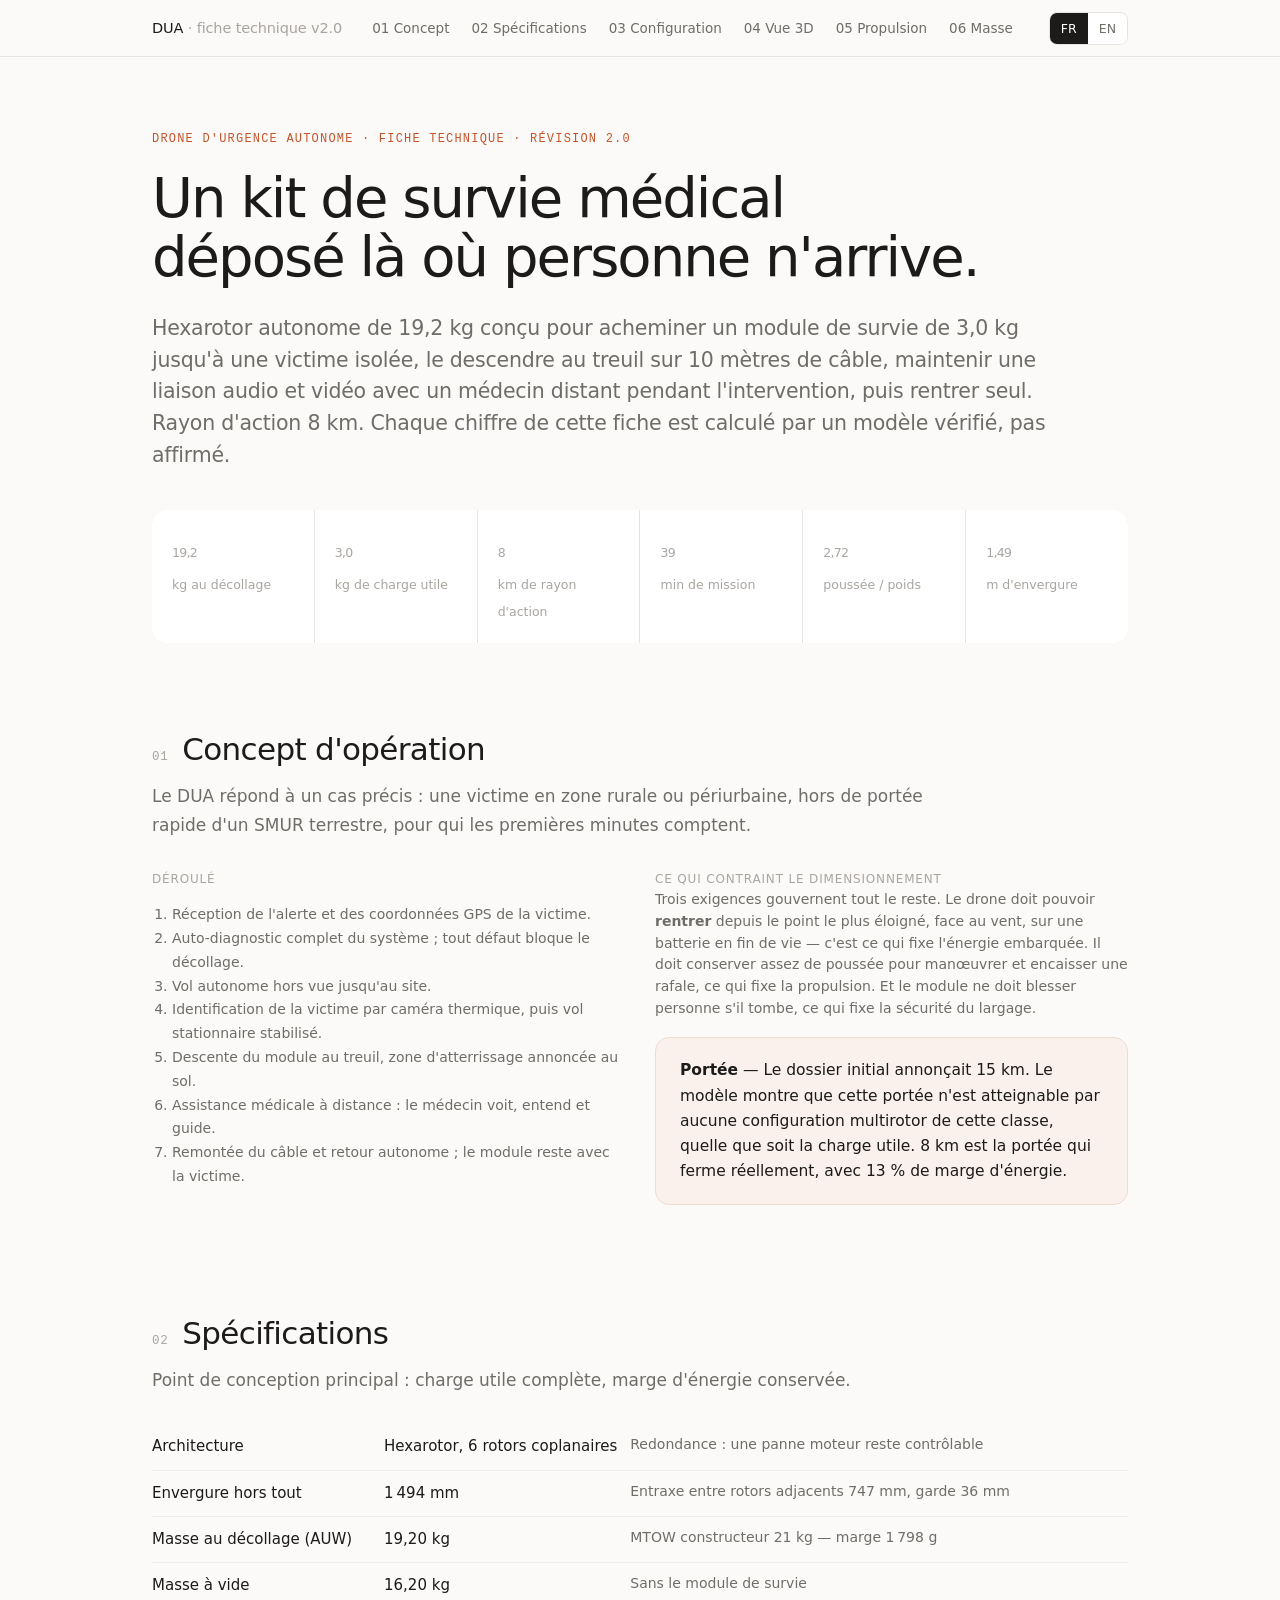
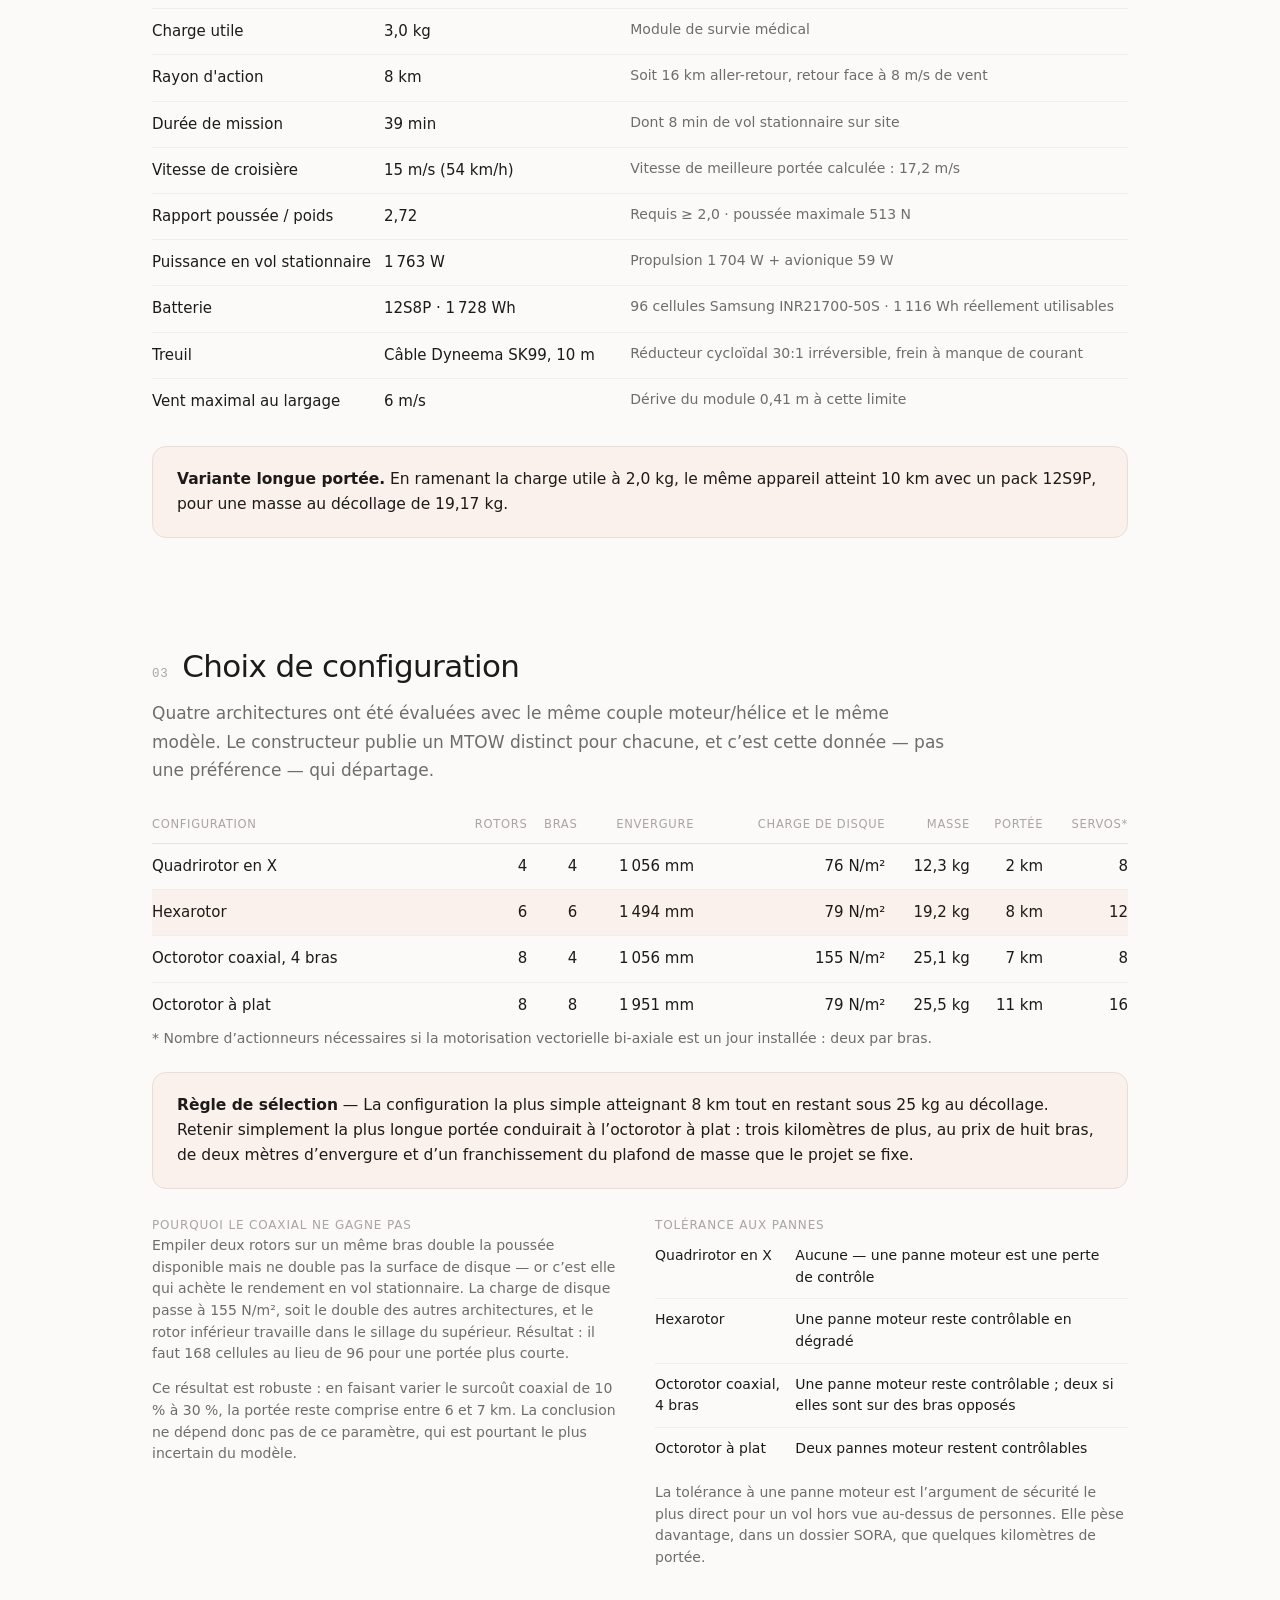
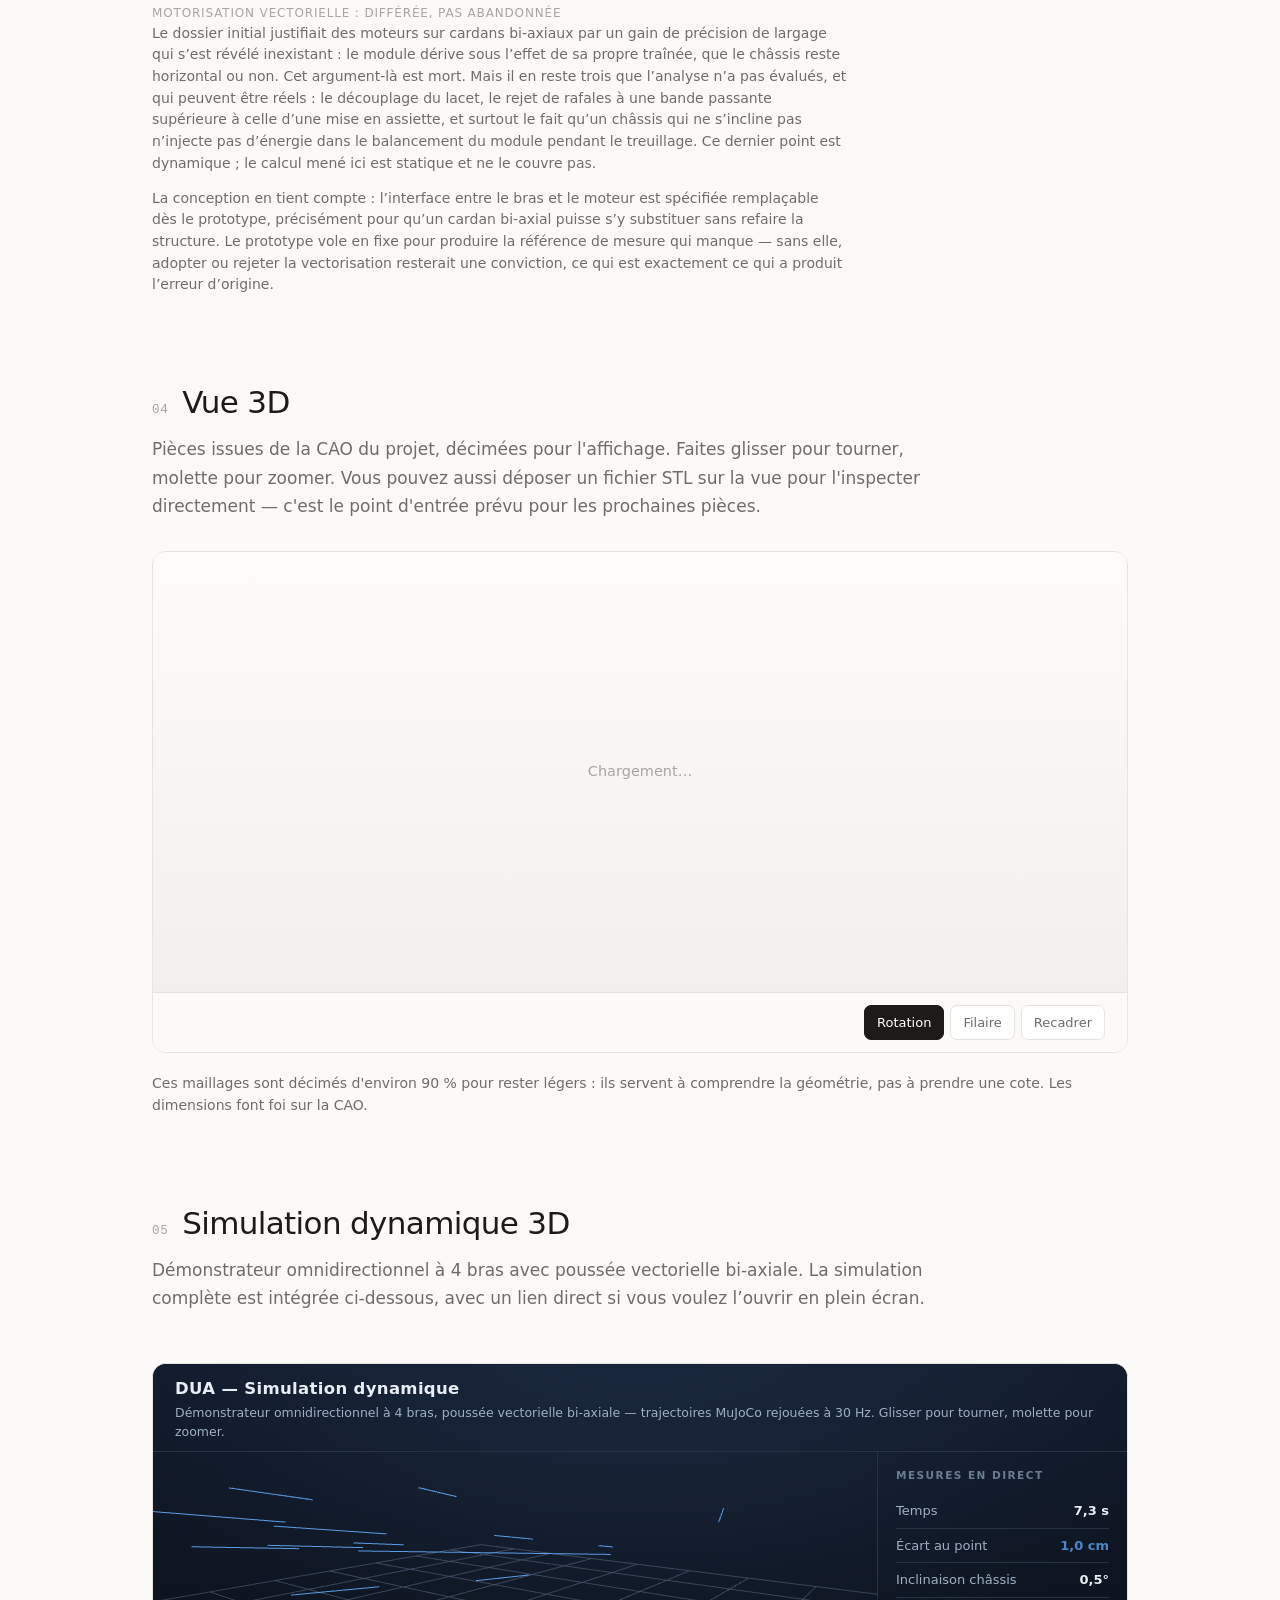
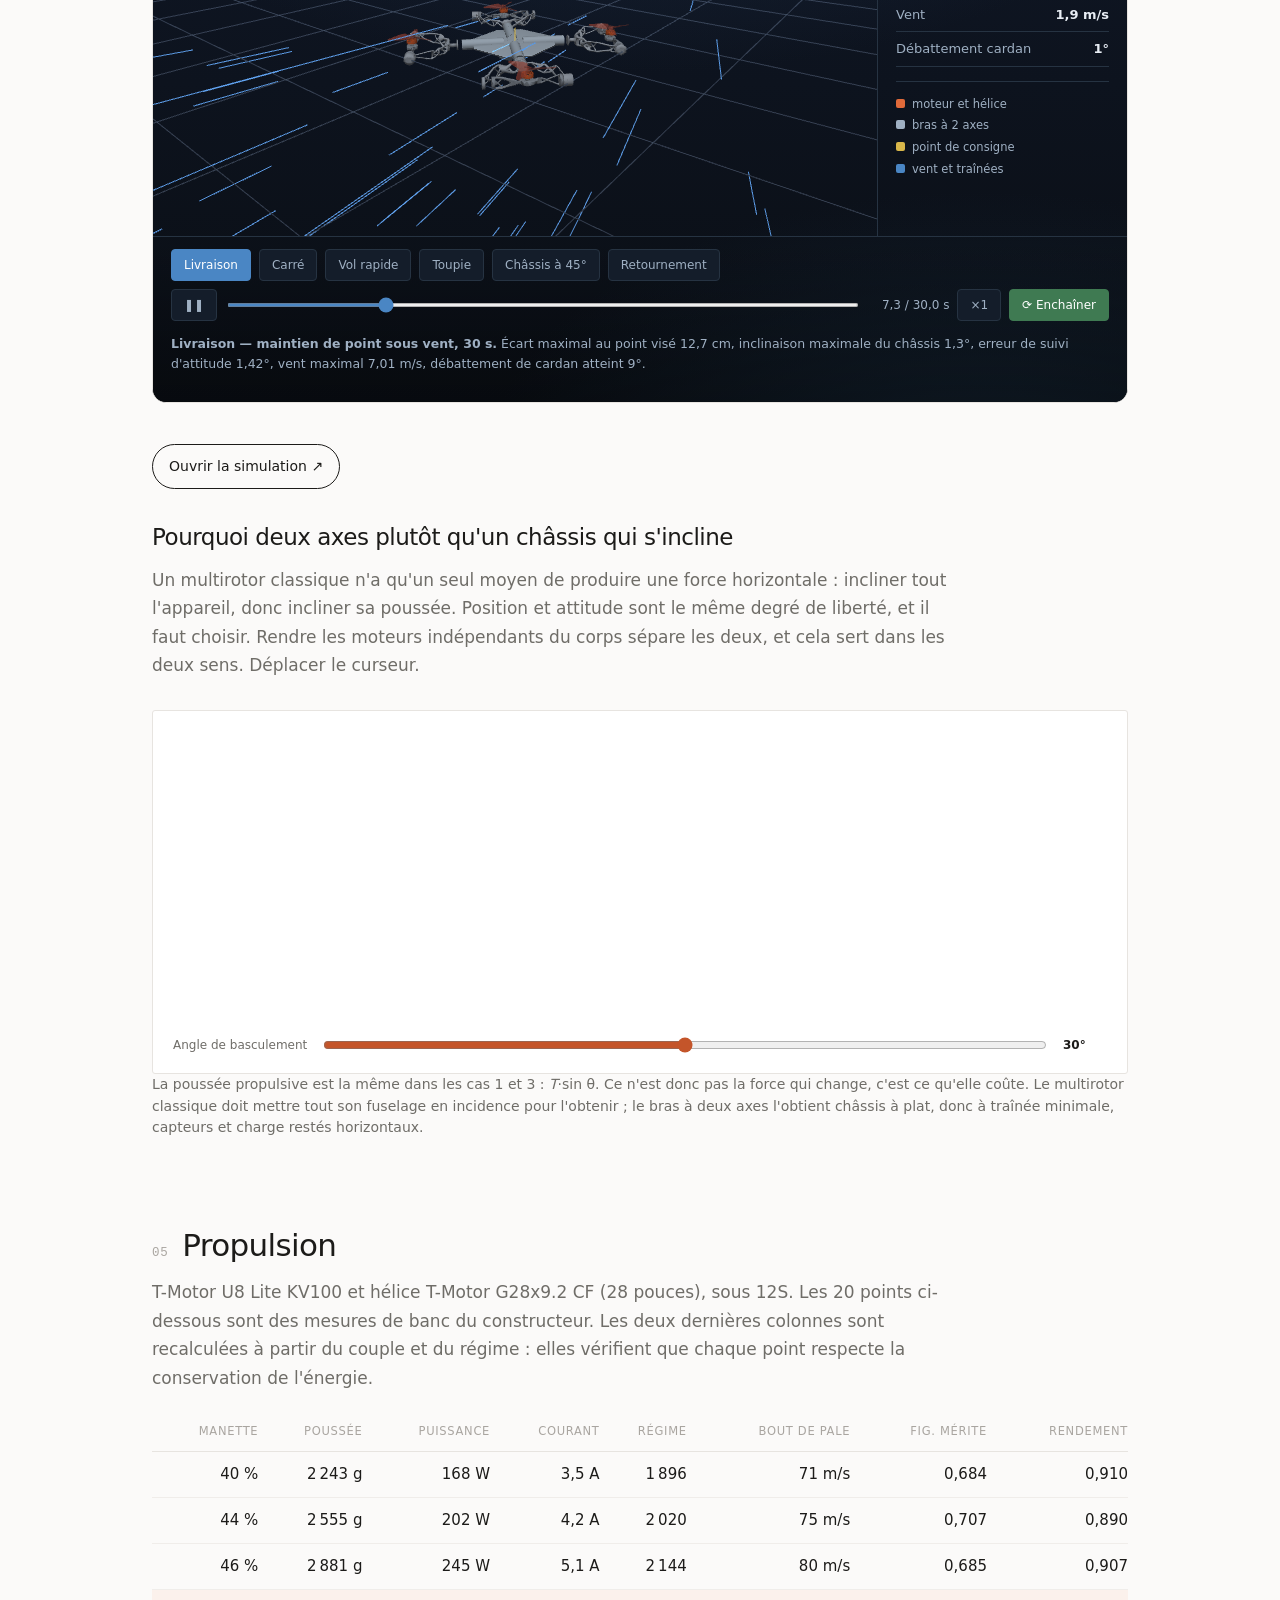
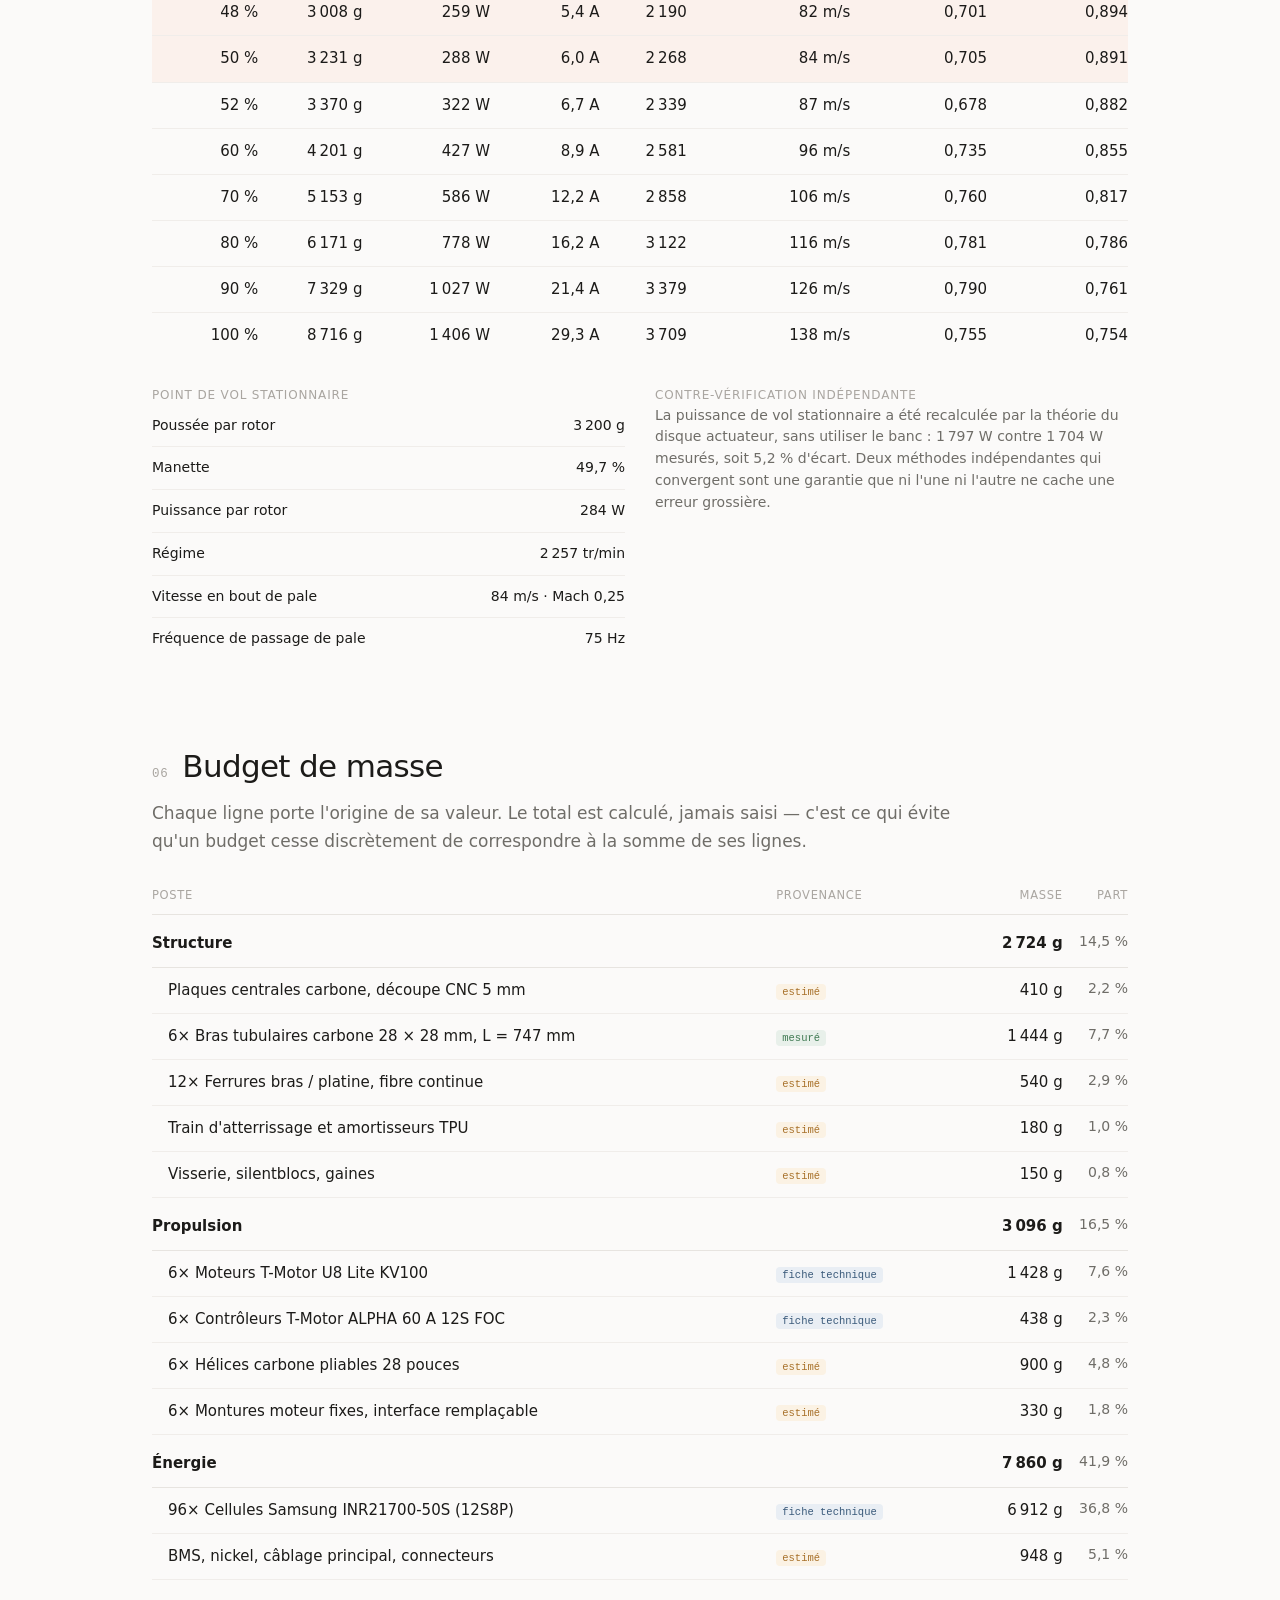
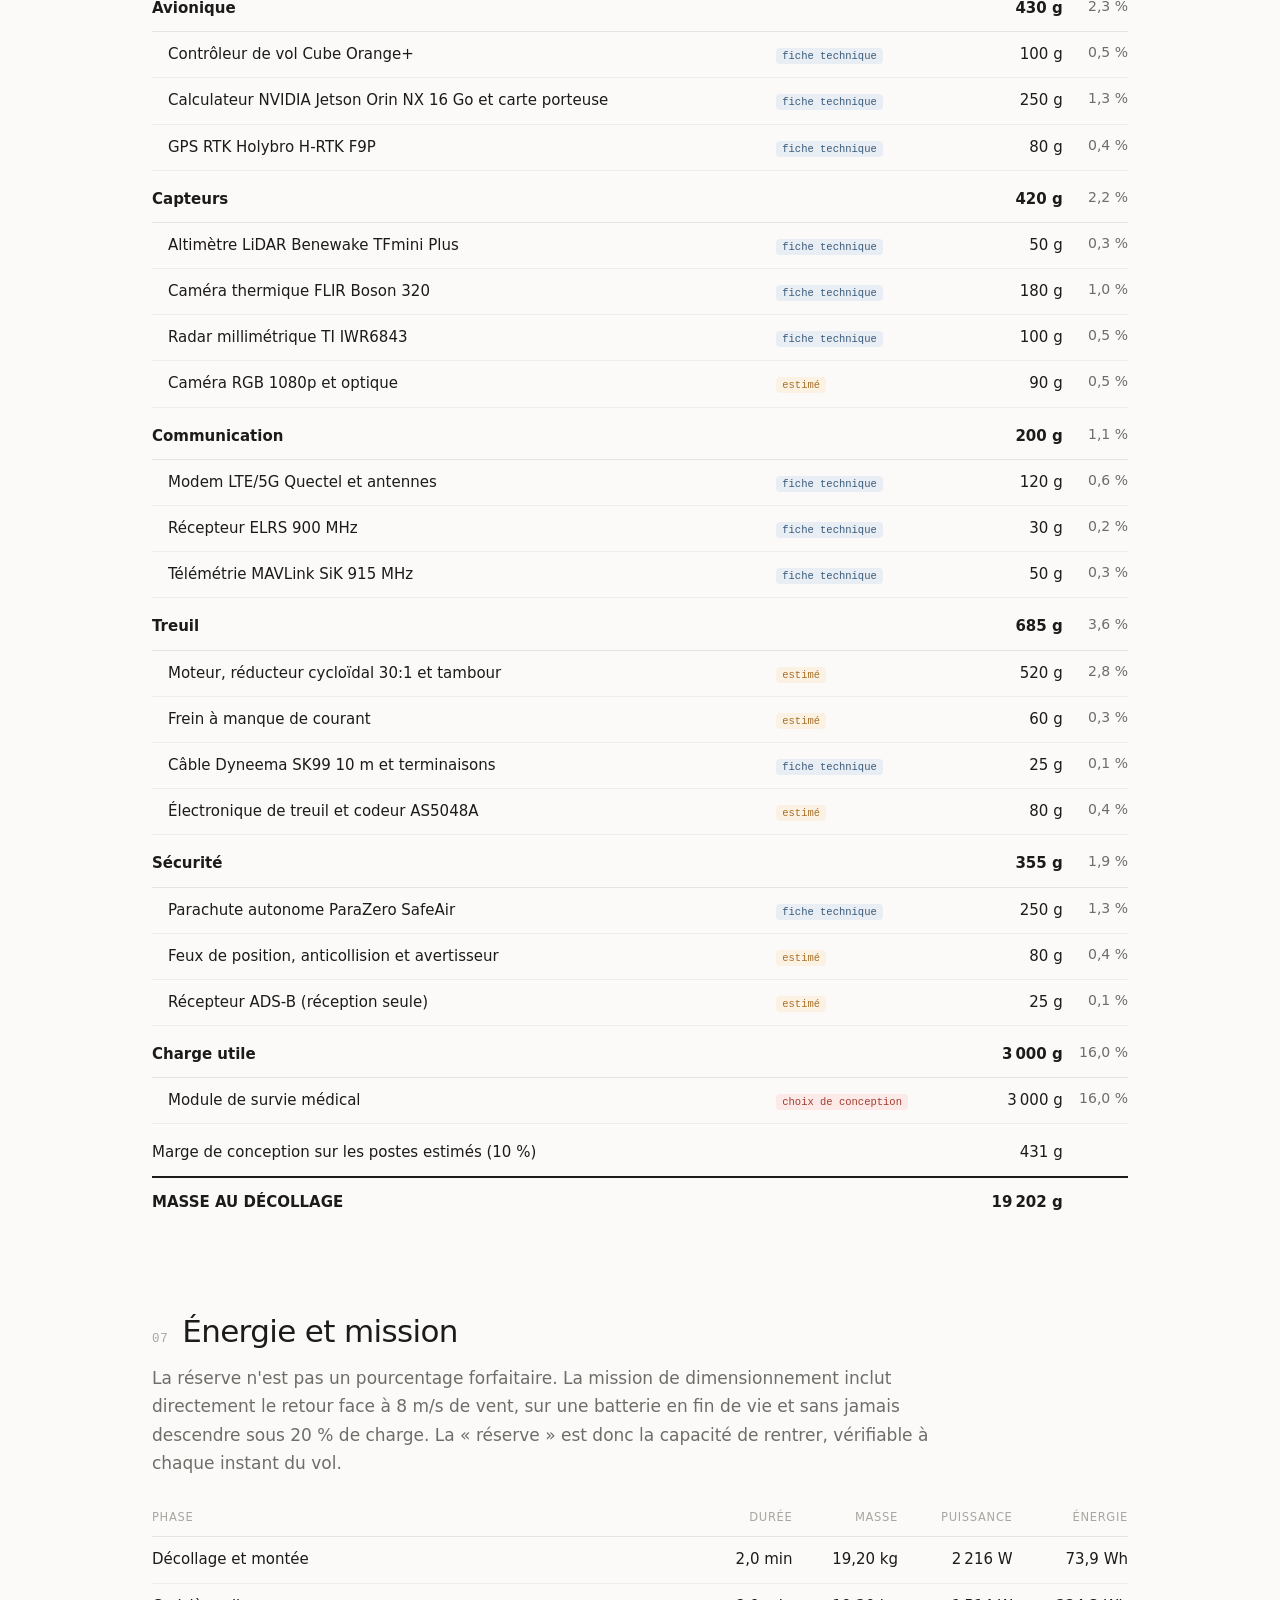
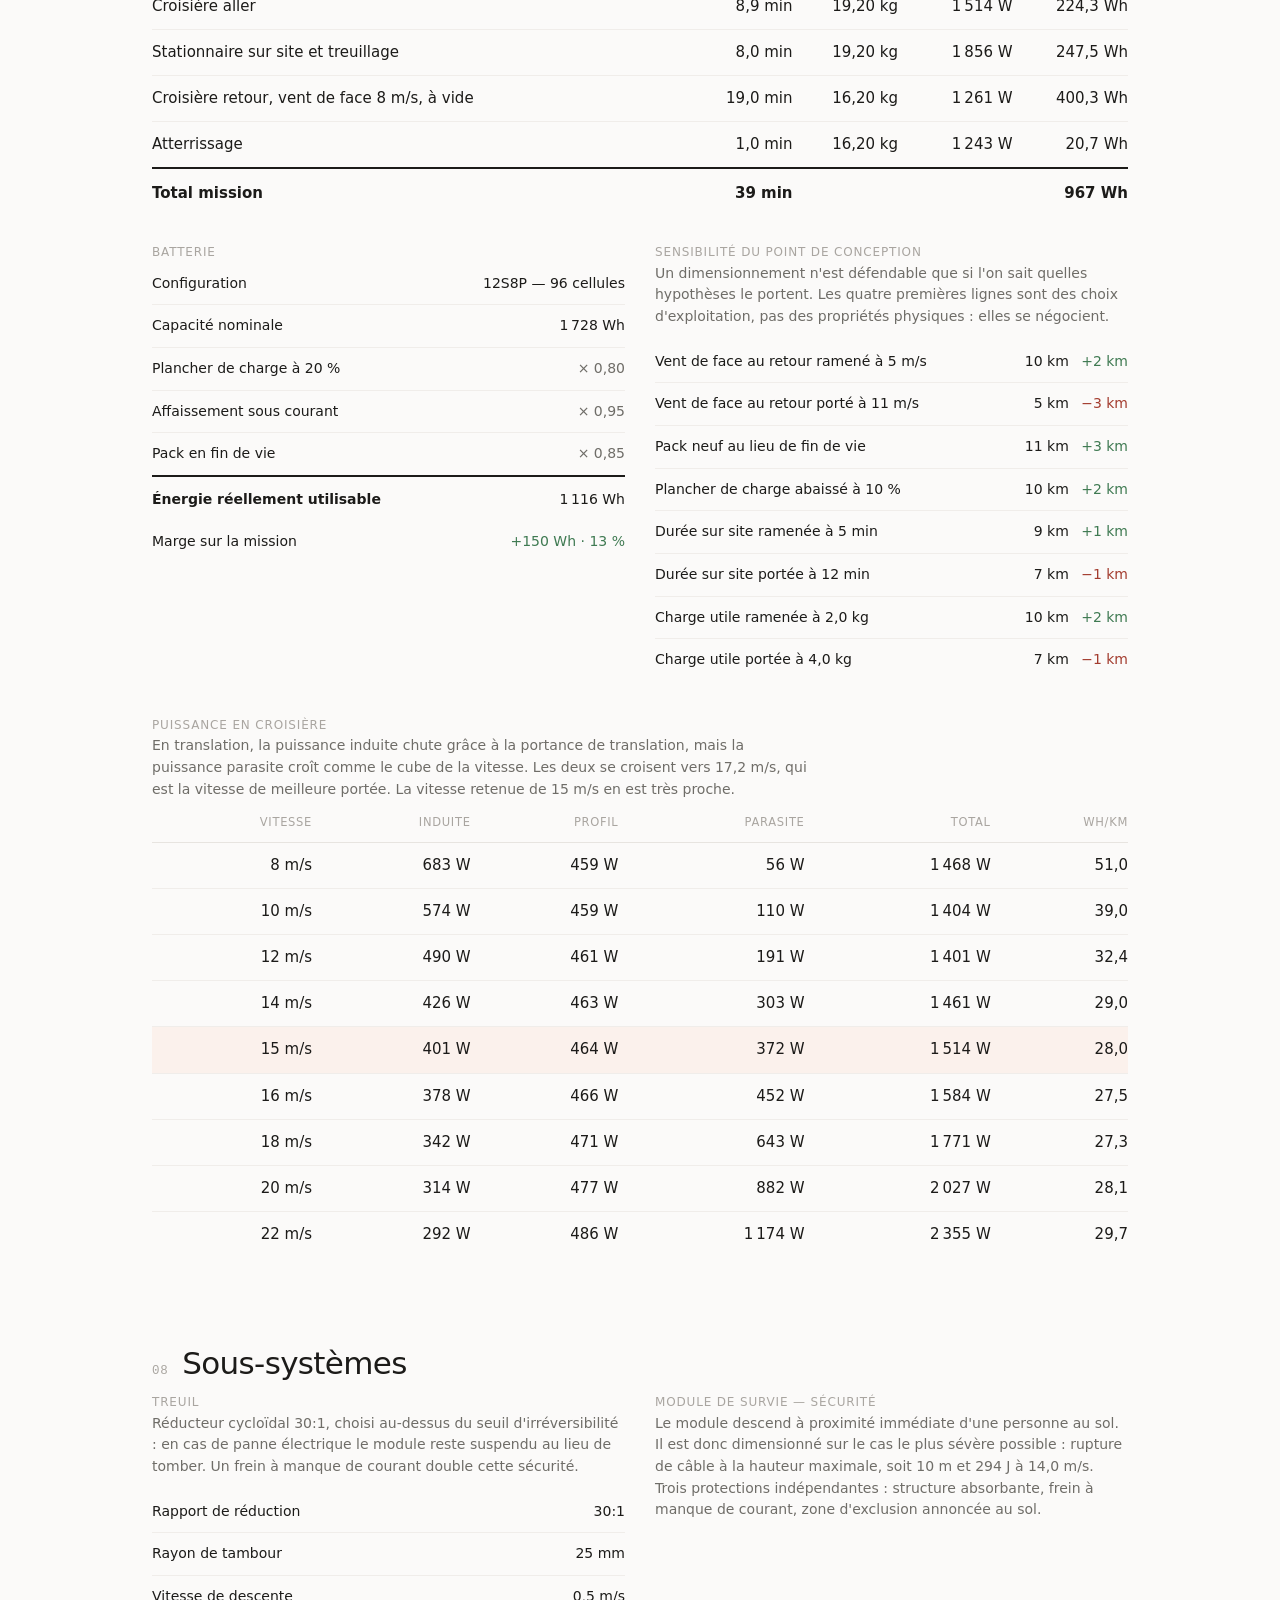
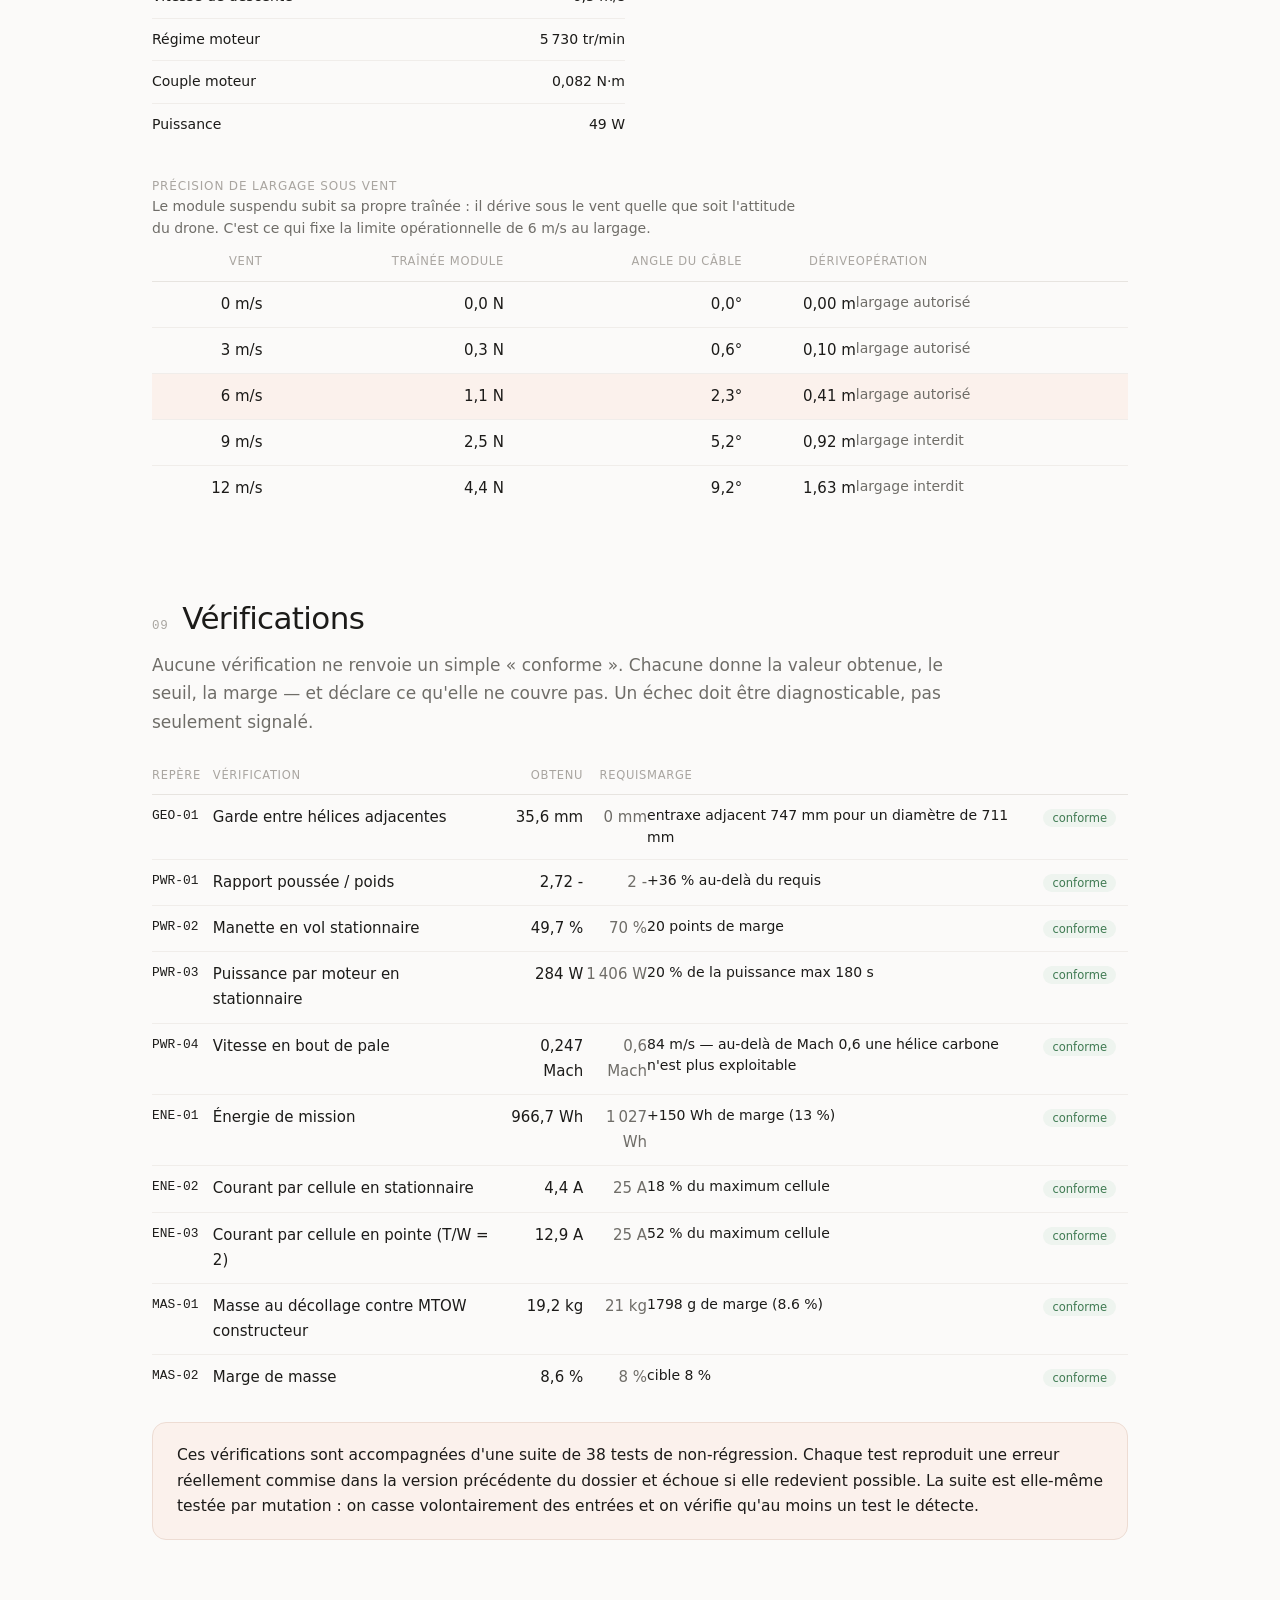
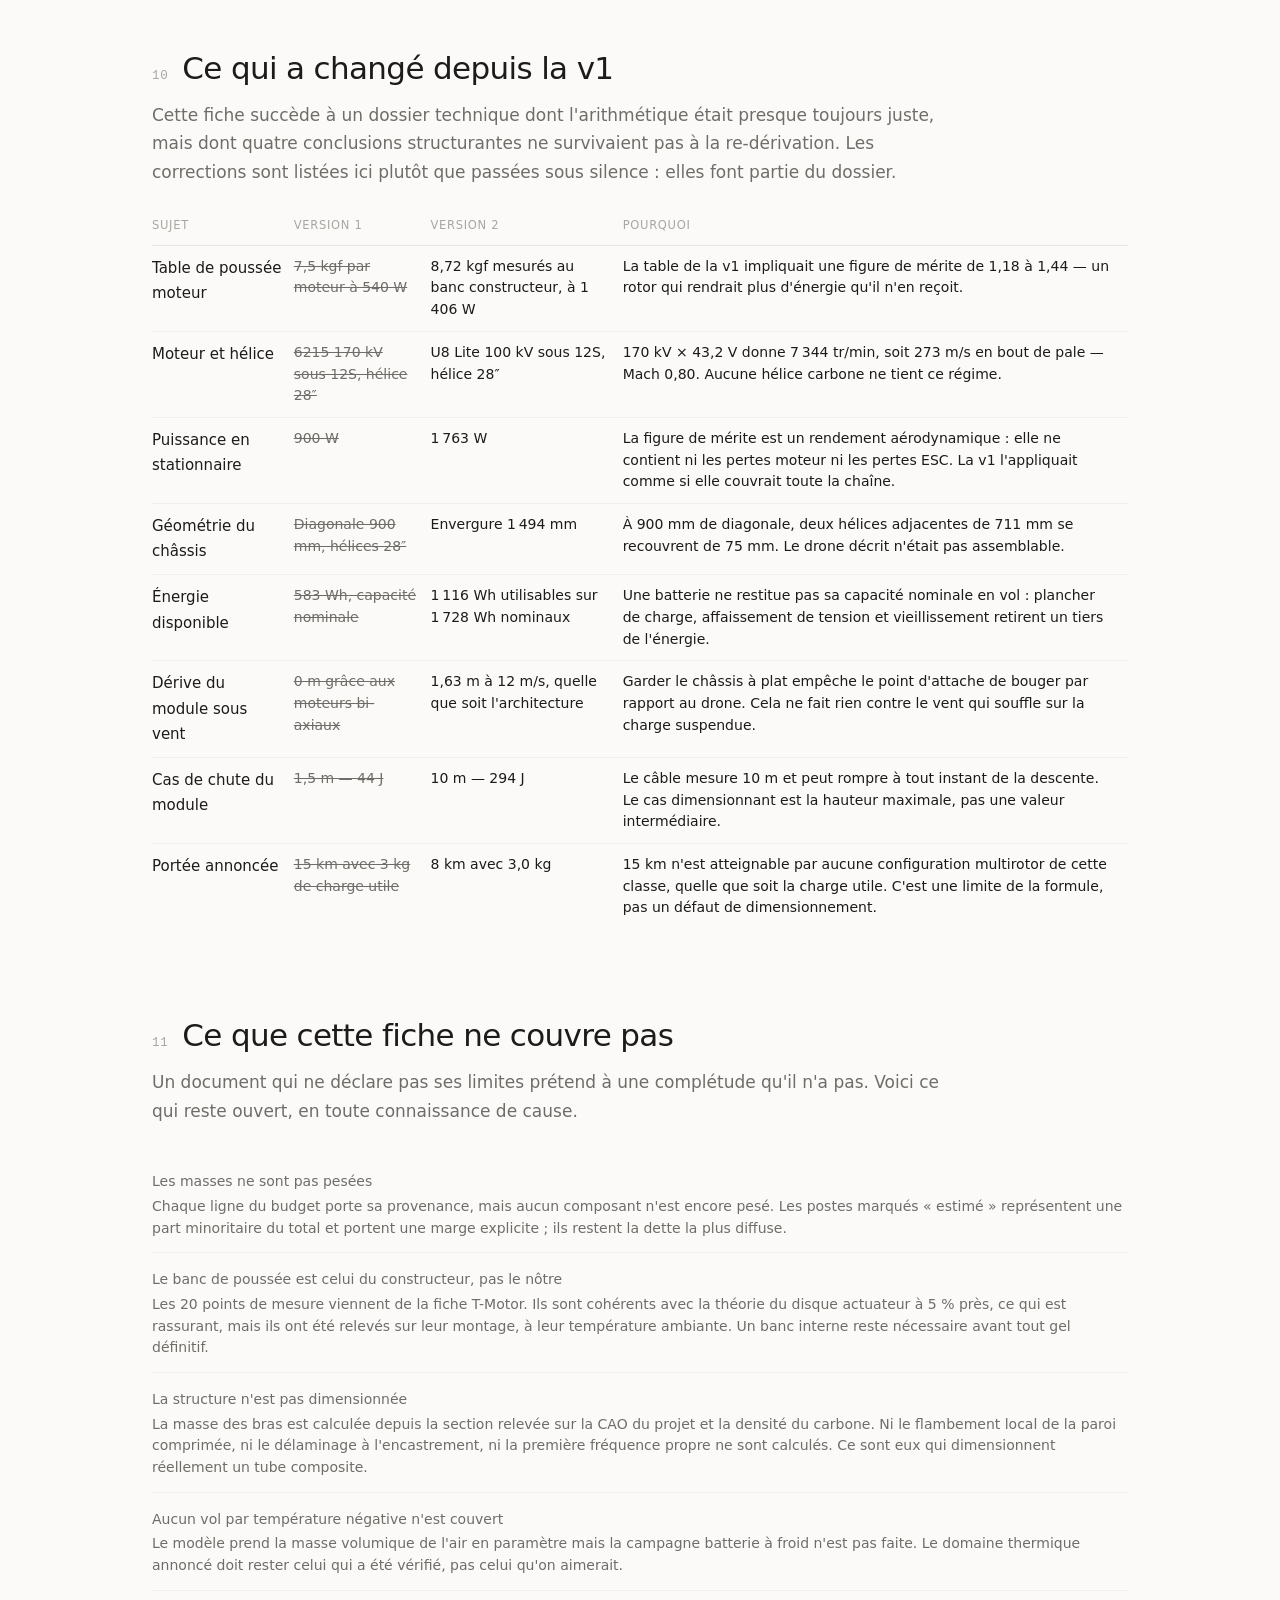
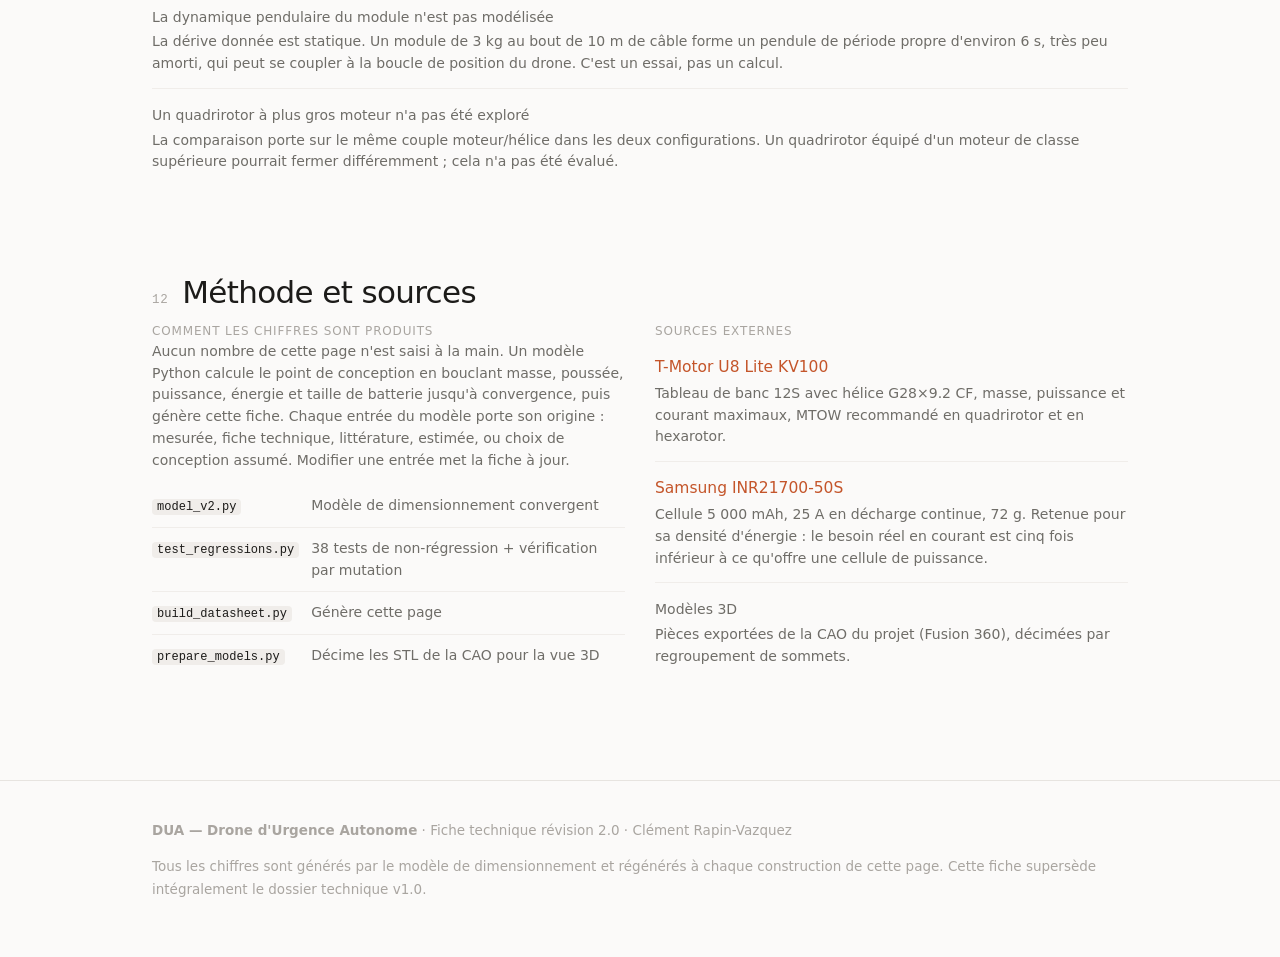
==== commit 63f78ee3: "feat: add DUA simulation battery designer and richer liquid menu" ====
--- a/dua/index.html
+++ b/dua/index.html
@@ -60,6 +60,7 @@
 padding:24px 26px;margin:18px 0}
 .note{background:var(--accbg);border:1px solid var(--accln);border-radius:var(--r);
 padding:20px 24px;margin:22px 0;font-size:15.5px;line-height:1.62}
+.pill-link{display:inline-flex;align-items:center;gap:12px;padding:10px 16px;border:1px solid var(--ink);border-radius:999px;color:var(--ink);font-size:14px}.pill-link:hover{background:var(--ink);color:var(--sf);text-decoration:none}
 table{width:100%;border-collapse:collapse;font-size:15px}
 th{text-align:left;font-weight:500;font-size:11.5px;letter-spacing:.06em;text-transform:uppercase;
 color:var(--ink3);padding:0 12px 9px 0;border-bottom:1px solid var(--hair)}
@@ -111,7 +112,16 @@
 @media(max-width:820px){.grid2{grid-template-columns:1fr;gap:22px}
  .wrap{padding:0 20px}.navl{display:none}section{padding-top:64px}
  .vstage{height:320px}}
-@media print{nav{display:none}.viewer{display:none}}
+.cmpwrap{border:1px solid var(--hair);background:var(--sf);border-radius:3px;padding:18px 20px;margin-top:26px}
+.cmpwrap canvas{width:100%;height:300px;display:block}
+@media(max-width:760px){.cmpwrap canvas{height:760px}}
+.cmpctl{display:flex;align-items:center;gap:14px;margin-top:6px}
+.cmpctl input{flex:1;accent-color:var(--acc)}
+.cmpctl label{font-size:12px;color:var(--ink2);white-space:nowrap}
+.cmpctl b{font-variant-numeric:tabular-nums;color:var(--ink);min-width:44px;display:inline-block}
+.dua-sim-frame{width:100%;height:640px;border:1px solid var(--hair);border-radius:var(--r);background:#0a0e14;margin:20px 0}.dua-sim-actions{display:flex;gap:10px;flex-wrap:wrap;margin-top:12px}
+@media(max-width:820px){.dua-sim-frame{height:560px}}
+@media print{nav{display:none}.viewer,.dua-sim-frame,.cmpwrap{display:none}}
 </style></head><body>
 
 <nav><div class="wrap">
@@ -211,6 +221,25 @@
 <span class="vinfo" id="vinfo"></span>
 </div></div>
 <p class="small muted"><span class="l-fr">Ces maillages sont décimés d'environ 90 % pour rester légers : ils servent à comprendre la géométrie, pas à prendre une cote. Les dimensions font foi sur la CAO.</span><span class="l-en">These meshes are decimated by roughly 90% to stay light: they are there to convey geometry, not to take a measurement. Dimensions are authoritative on the CAD only.</span></p>
+</div></section>
+
+
+<section id="simulation"><div class="wrap">
+<div class="sh"><span class="sn">05</span><h2><span class="l-fr">Simulation dynamique 3D</span><span class="l-en">3D dynamic simulation</span></h2></div>
+<p class="sub"><span class="l-fr">Démonstrateur omnidirectionnel à 4 bras avec poussée vectorielle bi-axiale. La simulation complète est intégrée ci-dessous, avec un lien direct si vous voulez l’ouvrir en plein écran.</span><span class="l-en">Four-arm omnidirectional demonstrator with bi-axial thrust vectoring. The full simulation is embedded below, with a direct link if you want to open it full-screen.</span></p>
+<iframe class="dua-sim-frame" src="simulation-3d.html" title="DUA — Simulation dynamique 3D" loading="lazy"></iframe>
+<div class="dua-sim-actions"><a class="pill-link" href="simulation-3d.html" target="_blank" rel="noopener noreferrer"><span class="l-fr">Ouvrir la simulation</span><span class="l-en">Open simulation</span> ↗</a></div>
+<h3 style="margin-top:34px"><span class="l-fr">Pourquoi deux axes plutôt qu'un châssis qui s'incline</span><span class="l-en">Why two axes rather than a tilting airframe</span></h3>
+<p class="sub"><span class="l-fr">Un multirotor classique n'a qu'un seul moyen de produire une force horizontale : incliner tout l'appareil, donc incliner sa poussée. Position et attitude sont le même degré de liberté, et il faut choisir. Rendre les moteurs indépendants du corps sépare les deux, et cela sert dans les deux sens. Déplacer le curseur.</span><span class="l-en">A conventional multirotor has only one way to produce horizontal force: tilt the whole aircraft, and with it its thrust. Position and attitude are the same degree of freedom, and one must be traded for the other. Making the motors independent of the airframe separates them, and that helps both ways. Move the slider.</span></p>
+<div class="cmpwrap">
+  <canvas id="cmpcv"></canvas>
+  <div class="cmpctl">
+    <label><span class="l-fr">Angle de basculement</span><span class="l-en">Tilt angle</span></label>
+    <input type="range" id="cmp-slider" min="0" max="60" value="30">
+    <label><b id="cmp-val">30°</b></label>
+  </div>
+</div>
+<p class="small muted"><span class="l-fr">La poussée propulsive est la même dans les cas 1 et 3 : <i>T</i>·sin θ. Ce n'est donc pas la force qui change, c'est ce qu'elle coûte. Le multirotor classique doit mettre tout son fuselage en incidence pour l'obtenir ; le bras à deux axes l'obtient châssis à plat, donc à traînée minimale, capteurs et charge restés horizontaux.</span><span class="l-en">Propulsive thrust is identical in cases 1 and 3: <i>T</i>·sin θ. What changes is not the force but its cost. The conventional multirotor must put its whole fuselage at incidence to obtain it; the 2-axis arm obtains it with the airframe level, therefore at minimum drag, sensors and payload kept horizontal.</span></p>
 </div></section>
 
 <section id="propulsion"><div class="wrap">
@@ -721,4 +750,149 @@
          'No embedded model. Drop a binary STL file onto this view.');
   }
 })();
+/* ===================================================================
+   Comparateur : poussee solidaire du chassis contre poussee vectorisee
+   =================================================================== */
+var cc=document.getElementById('cmpcv');
+if(cc){
+  var x2=cc.getContext('2d'), sl=document.getElementById('cmp-slider');
+
+  /* Surface frontale d'une plaque de corde c et d'epaisseur e mise a
+     l'incidence th, rapportee a sa valeur a plat. Modele grossier, assume :
+     il ne sert qu'a donner l'ordre de grandeur du prix aerodynamique. */
+  function frontale(th){
+    var c=0.20, e=0.03;
+    return (c*Math.sin(th)+e*Math.cos(th))/e;
+  }
+  function fleche(c,x,y,dx,dy,col,ep){
+    c.strokeStyle=col;c.fillStyle=col;c.lineWidth=ep||2.4;
+    c.beginPath();c.moveTo(x,y);c.lineTo(x+dx,y+dy);c.stroke();
+    var a=Math.atan2(dy,dx),h=9;
+    c.beginPath();c.moveTo(x+dx,y+dy);
+    c.lineTo(x+dx-h*Math.cos(a-0.42),y+dy-h*Math.sin(a-0.42));
+    c.lineTo(x+dx-h*Math.cos(a+0.42),y+dy-h*Math.sin(a+0.42));
+    c.closePath();c.fill();
+  }
+
+  /* aCorps : inclinaison du chassis. aPouss : direction de la poussee,
+     comptee depuis la verticale. Les trois cas ne different que par ces deux
+     angles ; tout le reste du dessin est commun. */
+  function panneau(ox,oy,w,aCorps,aPouss,n,titre,sous,lignes,couleurN){
+    var c=x2, cx=ox+w/2, cy=oy+126, L=Math.min(62,w*0.27);
+    c.save();
+    /* pastille de numero */
+    c.fillStyle=couleurN; c.beginPath();
+    c.arc(ox+9,oy+14,9,0,6.284); c.fill();
+    c.fillStyle='#fff'; c.font='600 11px ui-sans-serif,system-ui,sans-serif';
+    c.textAlign='center'; c.fillText(n,ox+9,oy+18); c.textAlign='left';
+
+    c.font='600 12.5px ui-sans-serif,system-ui,sans-serif'; c.fillStyle='#1c1b19';
+    c.fillText(titre,ox+25,oy+18);
+    c.font='11.5px ui-sans-serif,system-ui,sans-serif'; c.fillStyle='#6f6d68';
+    c.fillText(sous,ox,oy+40);
+
+    /* horizon */
+    c.strokeStyle='#e7e4e0'; c.lineWidth=1;
+    c.beginPath(); c.moveTo(ox,cy); c.lineTo(ox+w-14,cy); c.stroke();
+
+    /* Convention unique pour tout le dessin, ecran en y vers le bas :
+       un angle positif fait pencher l'appareil vers la DROITE. La poussee
+       part donc en (sin a, -cos a) et le chassis, qui lui est perpendiculaire,
+       en (cos a, +sin a) : cote droit vers le BAS. Les deux signes doivent
+       aller ensemble, sinon le corps et les moteurs tournent en sens inverse
+       et le cas 1 ne ressemble plus a un appareil rigide. */
+    var co=Math.cos(aCorps), si=Math.sin(aCorps);
+    c.strokeStyle='#3a3835'; c.lineWidth=5; c.lineCap='round';
+    c.beginPath(); c.moveTo(cx-L*co,cy-L*si); c.lineTo(cx+L*co,cy+L*si); c.stroke();
+
+    /* mats et disques d'helice, orientes selon aPouss */
+    var ax=-Math.PI/2+aPouss;
+    [-1,1].forEach(function(s){
+      var bx=cx+s*L*co, by=cy+s*L*si;
+      c.strokeStyle='#8d9aa6'; c.lineWidth=3;
+      c.beginPath(); c.moveTo(bx,by);
+      c.lineTo(bx+15*Math.cos(ax),by+15*Math.sin(ax)); c.stroke();
+      var px=bx+15*Math.cos(ax), py=by+15*Math.sin(ax);
+      c.strokeStyle='#c4552a'; c.lineWidth=3.5;
+      c.beginPath();
+      c.moveTo(px-12*Math.cos(ax+Math.PI/2),py-12*Math.sin(ax+Math.PI/2));
+      c.lineTo(px+12*Math.cos(ax+Math.PI/2),py+12*Math.sin(ax+Math.PI/2));
+      c.stroke();
+    });
+
+    /* poussee totale, puis sa composante horizontale */
+    var T=74;
+    fleche(c,cx,cy,T*Math.cos(ax),T*Math.sin(ax),'#c4552a',2.6);
+    var hx=T*Math.sin(aPouss);
+    if(Math.abs(hx)>2){
+      c.setLineDash([4,3]);
+      fleche(c,cx,cy+52,hx,0,'#b03a2e',2);
+      c.setLineDash([]);
+    }
+
+    /* legendes chiffrees */
+    var y=oy+186;
+    lignes.forEach(function(l){
+      c.font=(l[2]?'600 ':'')+'11.5px ui-sans-serif,system-ui,sans-serif';
+      c.fillStyle=l[1]; c.fillText(l[0],ox,y); y+=17;
+    });
+    c.restore();
+  }
+
+  function tracer(){
+    var r=Math.min(window.devicePixelRatio||1,2);
+    var W=cc.clientWidth, empile=W<760;
+    var H=empile?760:300;
+    cc.width=W*r; cc.height=H*r;
+    x2.setTransform(r,0,0,r,0,0);
+    x2.clearRect(0,0,W,H);
+
+    var th=(+sl.value)*Math.PI/180, fr=FR(), d=180/Math.PI;
+    var g=9.81*Math.tan(th), sT=Math.sin(th), cT=Math.cos(th);
+    var f0=frontale(0), fth=frontale(th);
+    function n2(x,k){var s=x.toFixed(k);return fr?s.replace('.',','):s;}
+    document.getElementById('cmp-val').textContent=sl.value+'°';
+
+    var boites = empile
+      ? [[14,0,W-28],[14,250,W-28],[14,500,W-28]]
+      : [[14,0,W/3-14],[W/3+7,0,W/3-14],[2*W/3+7,0,W/3-21]];
+
+    panneau(boites[0][0],boites[0][1],boites[0][2], th, th, '1',
+      fr?'Multirotor classique':'Conventional multirotor',
+      fr?'la poussée est solidaire du corps':'thrust is rigid with the body',
+      [[(fr?'châssis à ':'airframe at ')+sl.value+'°','#1c1b19',1],
+       [(fr?'accélération latérale ':'lateral acceleration ')+n2(g,1)+' m/s²','#b03a2e',1],
+       [(fr?'surface frontale ×':'frontal area ×')+n2(fth/f0,1),'#b03a2e',0],
+       [fr?'capteurs et charge inclinés':'sensors and payload tilted','#6f6d68',0]],
+      '#8d9aa6');
+
+    panneau(boites[1][0],boites[1][1],boites[1][2], th, 0, '2',
+      fr?'Bras à 2 axes — maintien':'2-axis arm — station keeping',
+      fr?'les cardans redressent la poussée':'gimbals keep thrust upright',
+      [[(fr?'châssis à ':'airframe at ')+sl.value+'°','#1c1b19',1],
+       [(fr?'accélération latérale ':'lateral acceleration ')+n2(0,1)+' m/s²','#3f7a52',1],
+       [(fr?'poussée verticale conservée à 100 %':'vertical thrust kept at 100%'),'#3f7a52',0],
+       [fr?'le drone ne bouge pas':'the aircraft does not move','#6f6d68',0]],
+      '#c4552a');
+
+    panneau(boites[2][0],boites[2][1],boites[2][2], 0, th, '3',
+      fr?'Bras à 2 axes — vol rapide':'2-axis arm — fast cruise',
+      fr?'le corps reste à plat, les moteurs pointent devant'
+        :'body stays level, motors point forward',
+      [[(fr?'châssis à 0°':'airframe at 0°'),'#1c1b19',1],
+       [(fr?'poussée propulsive ':'propulsive thrust ')+n2(sT*100,0)+' % '+
+        (fr?'de T, identique au cas 1':'of T, same as case 1'),'#3f7a52',1],
+       [(fr?'surface frontale ×':'frontal area ×')+n2(1,1)+
+        (fr?'  au lieu de ×':'  instead of ×')+n2(fth/f0,1),'#3f7a52',0],
+       [fr?'capteurs, caméra et treuil à plat':'sensors, camera and winch level','#6f6d68',0]],
+      '#3f7a52');
+  }
+  sl.addEventListener('input',tracer);
+  window.addEventListener('resize',tracer);
+  document.addEventListener('click',function(e){
+    if(e.target.closest&&e.target.closest('.lang')) setTimeout(tracer,10);});
+  tracer();
+}
+})();
+
 </script></body></html>
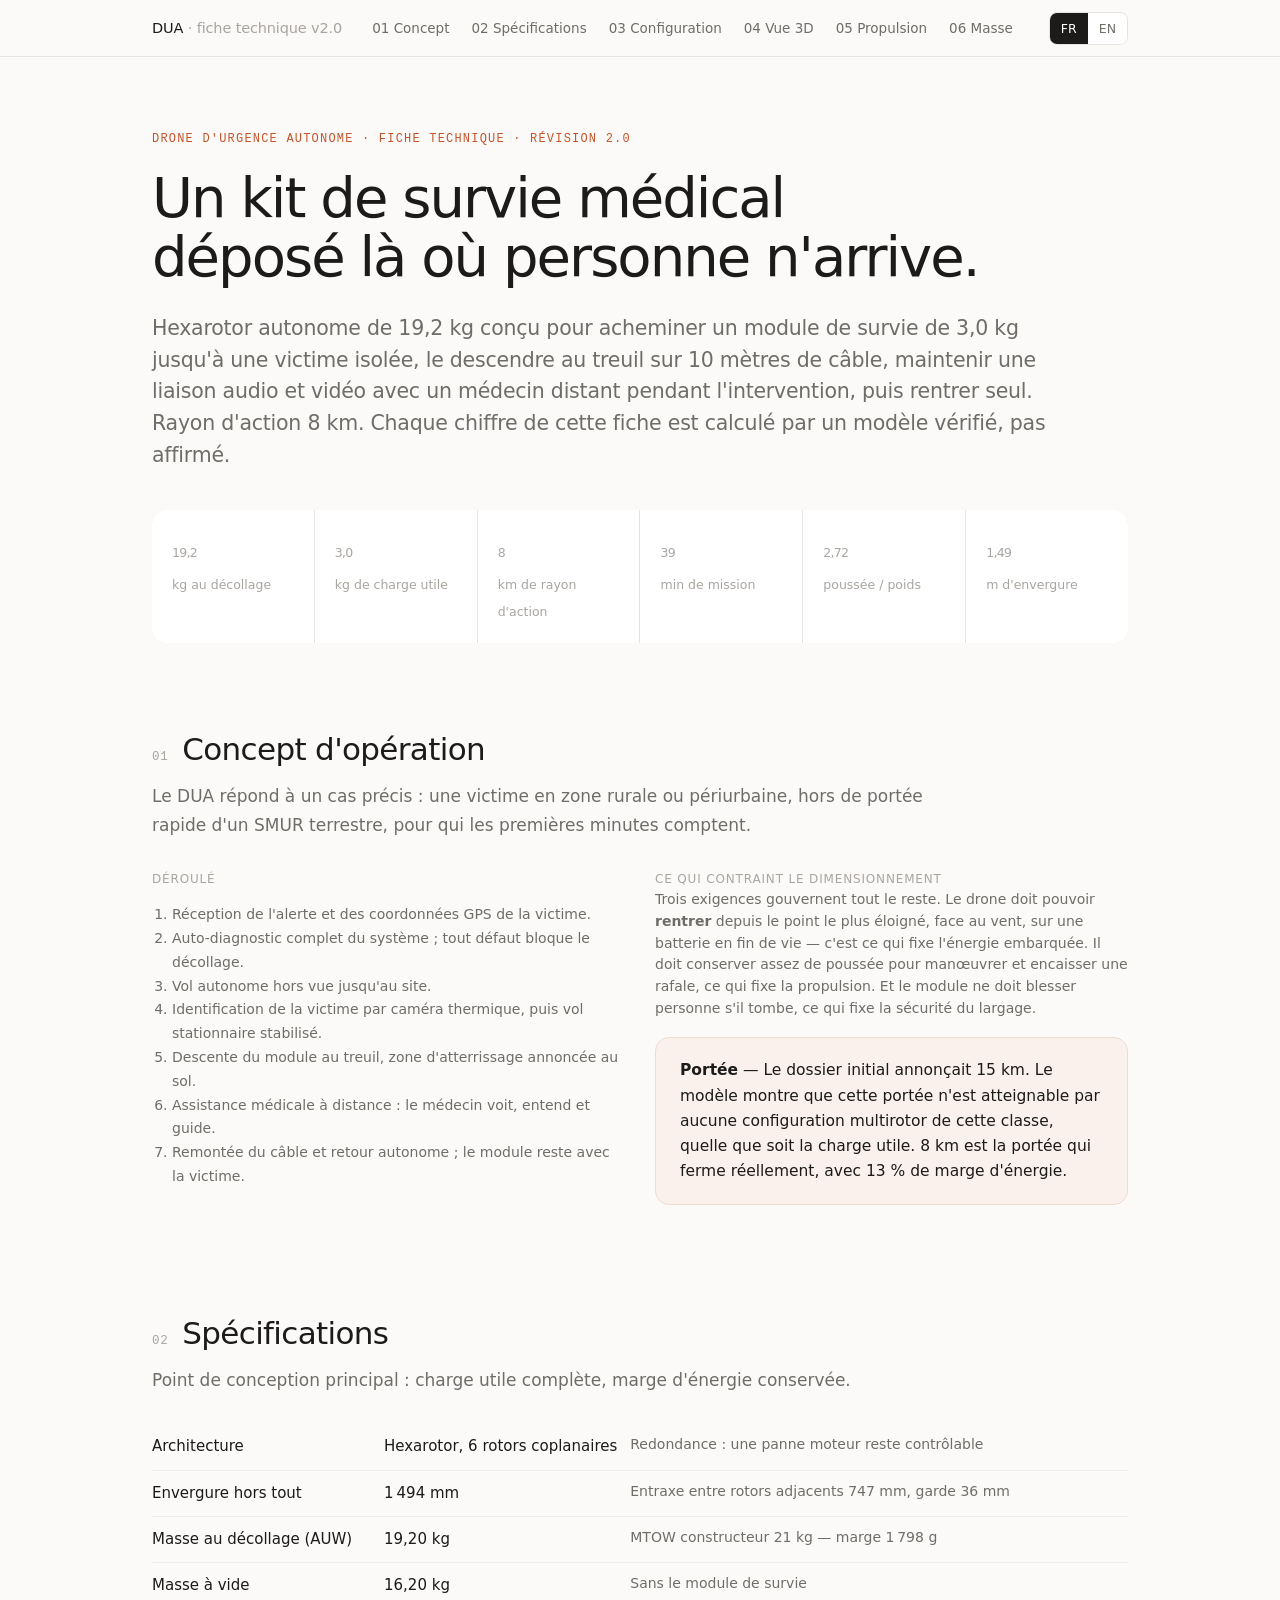
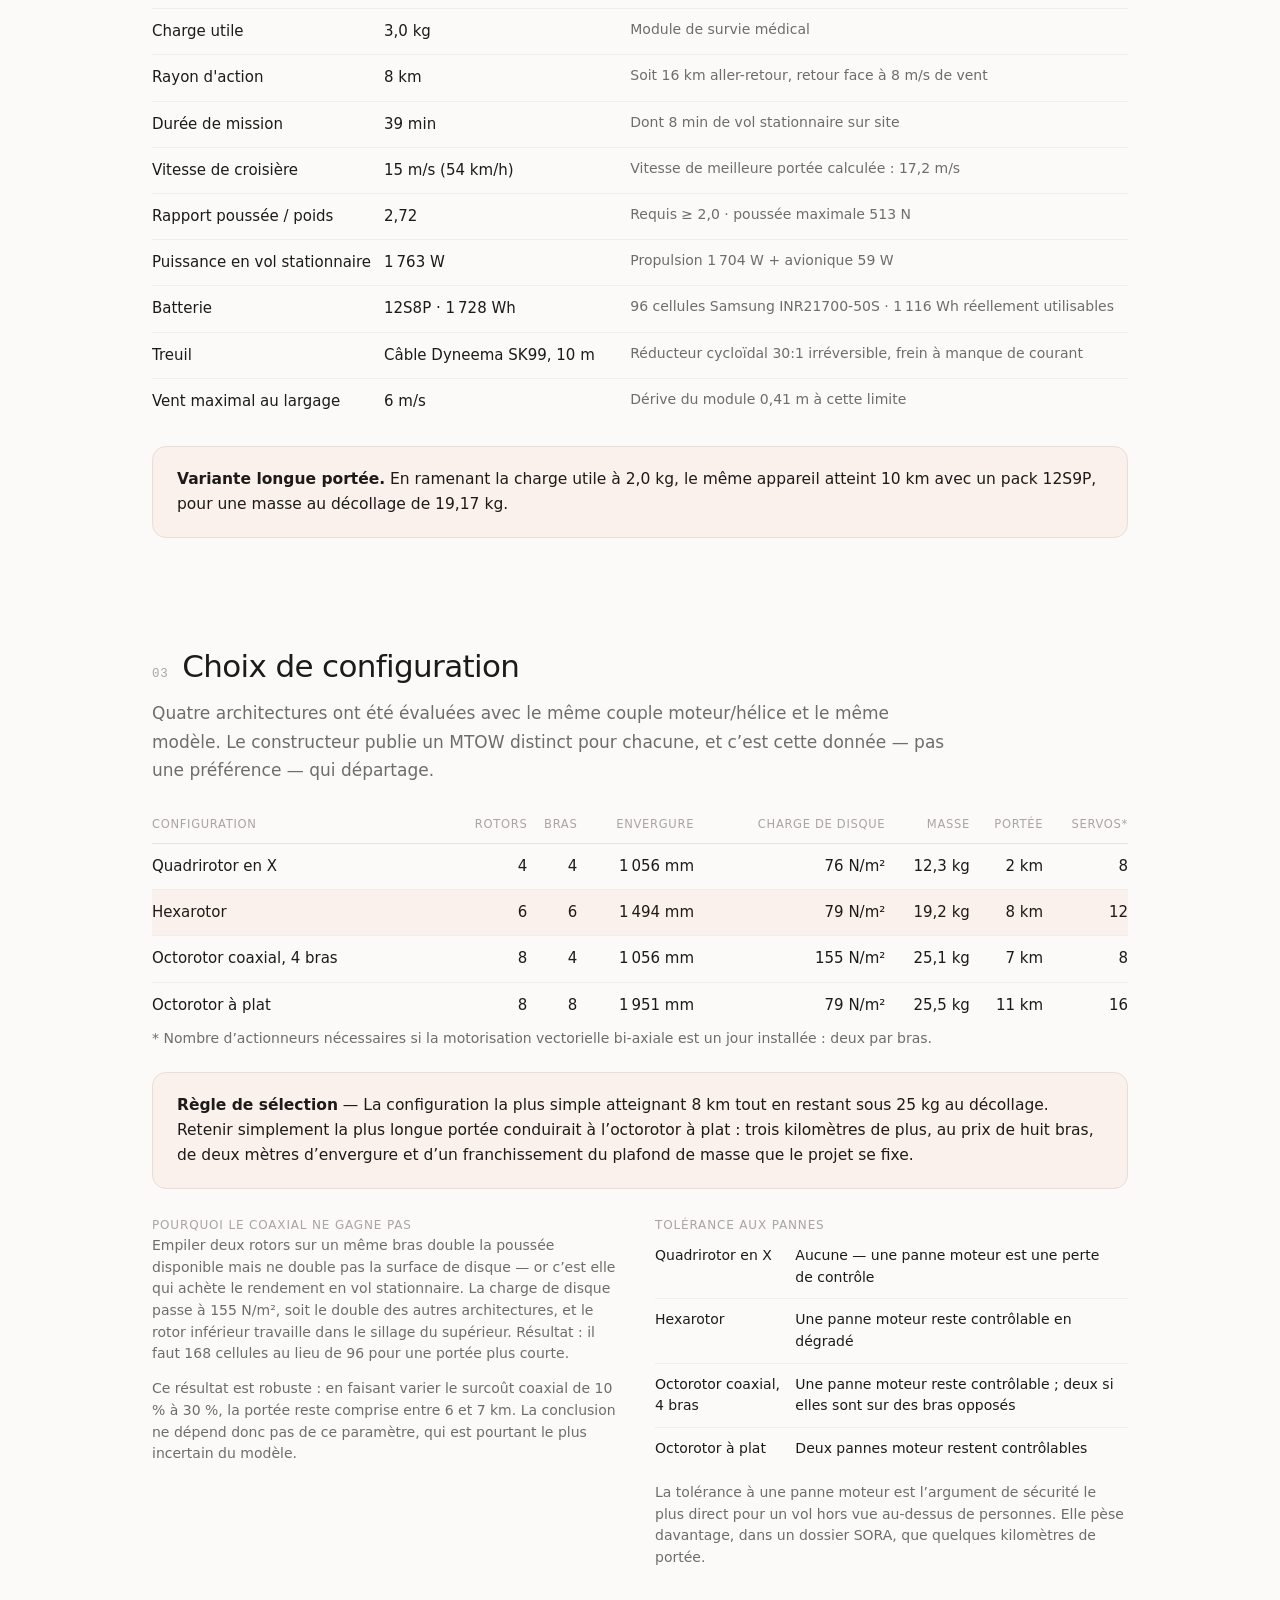
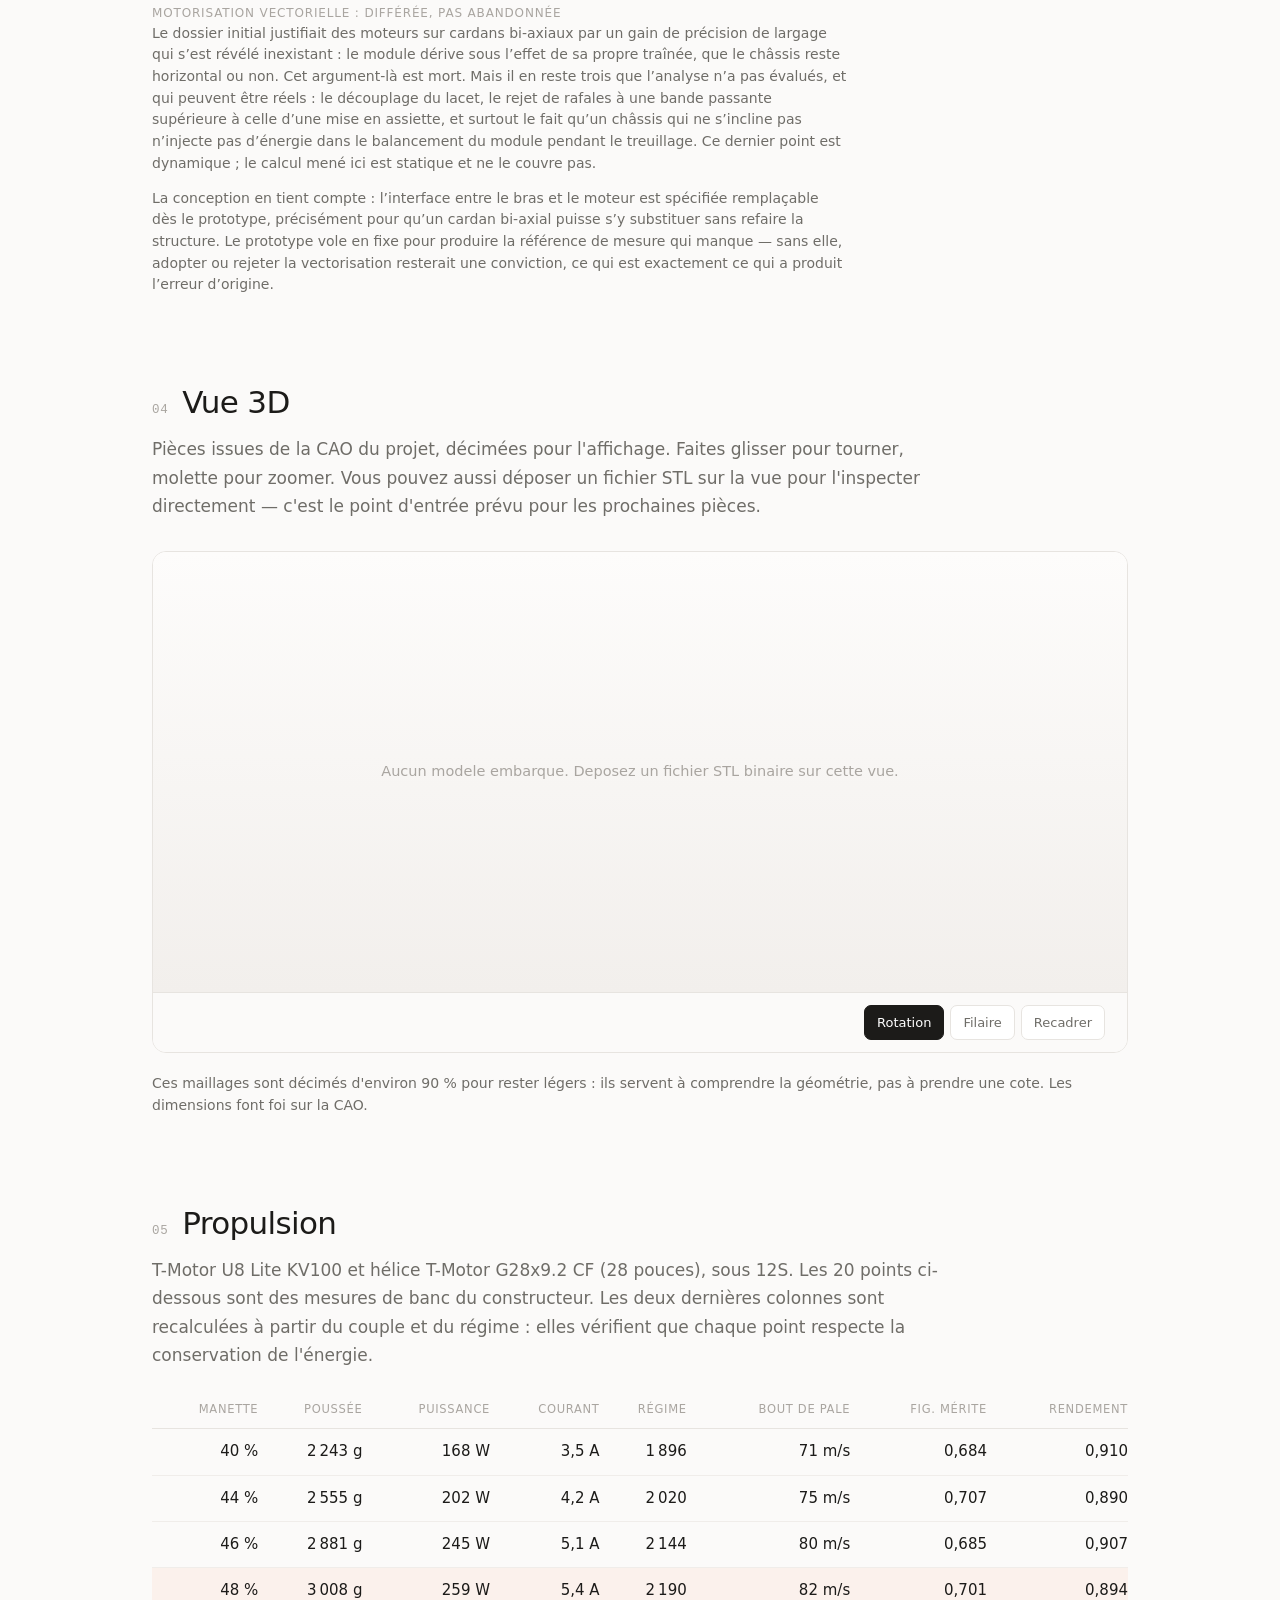
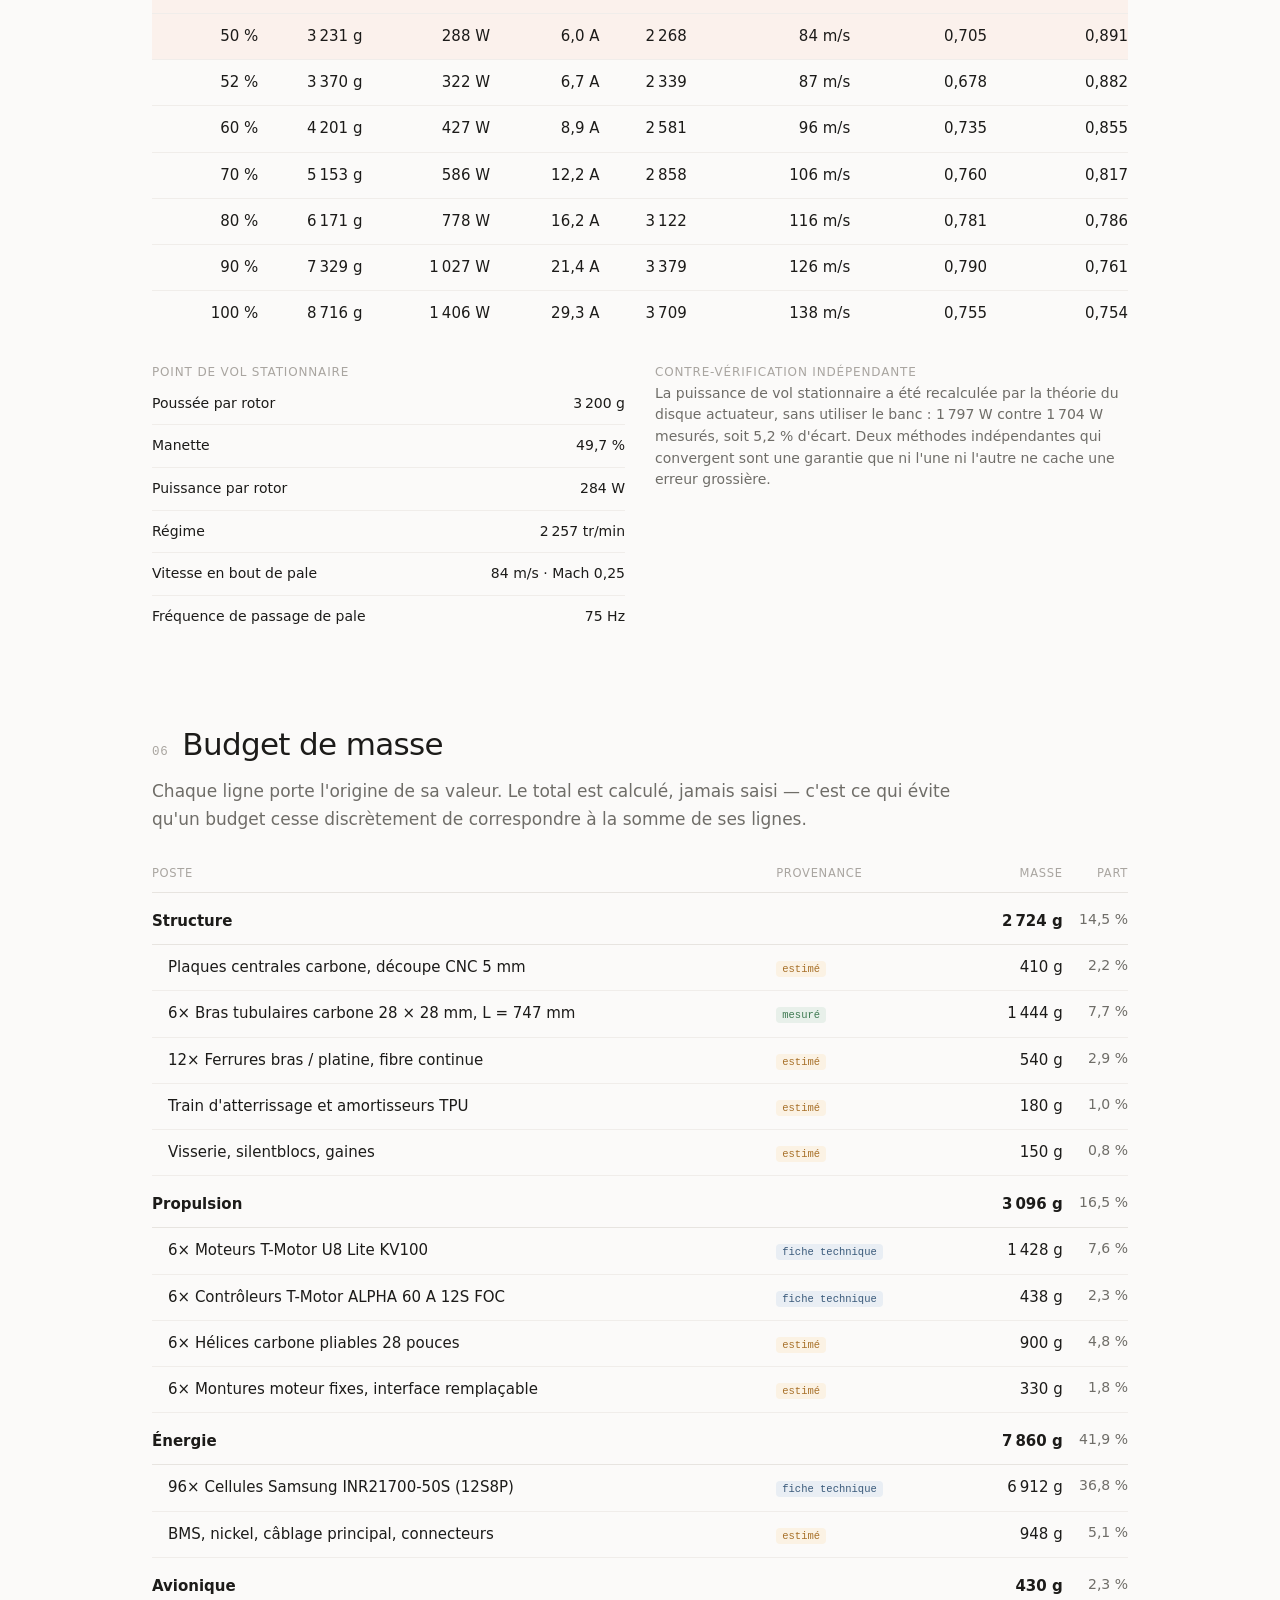
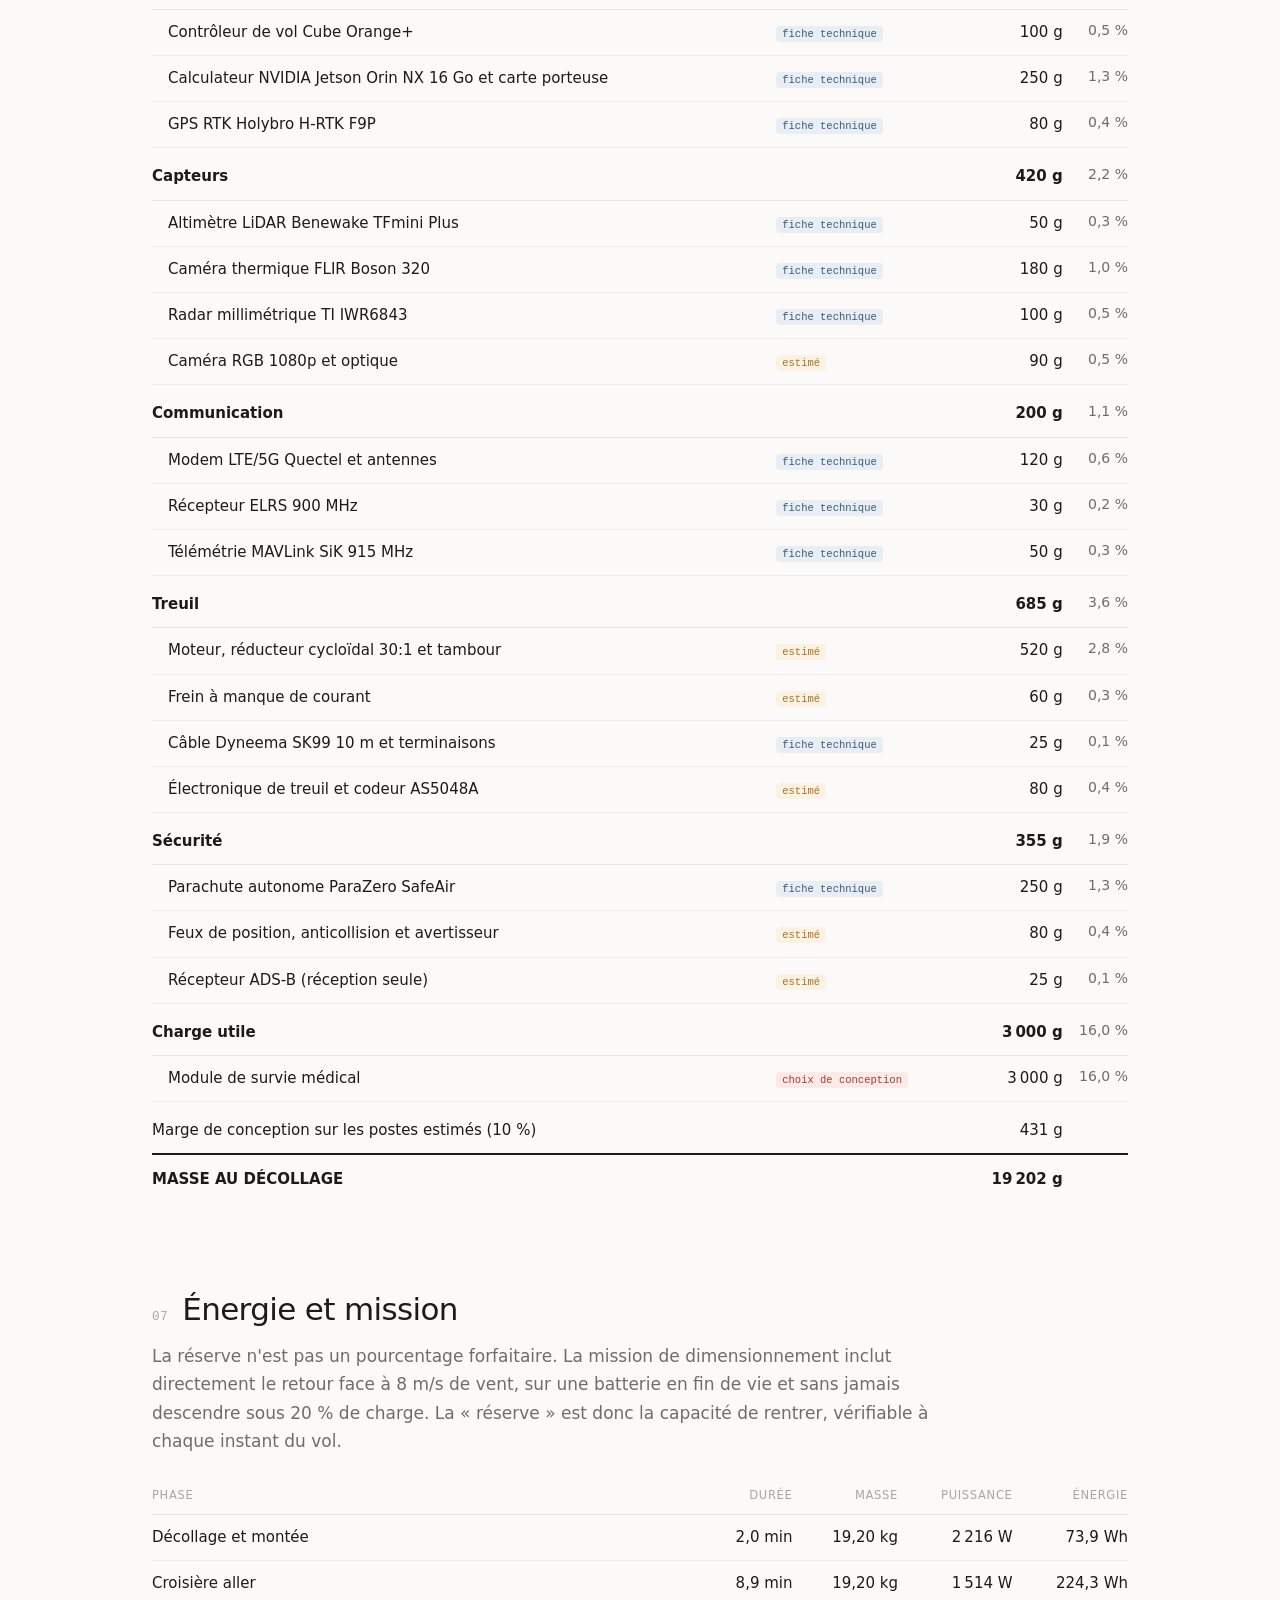
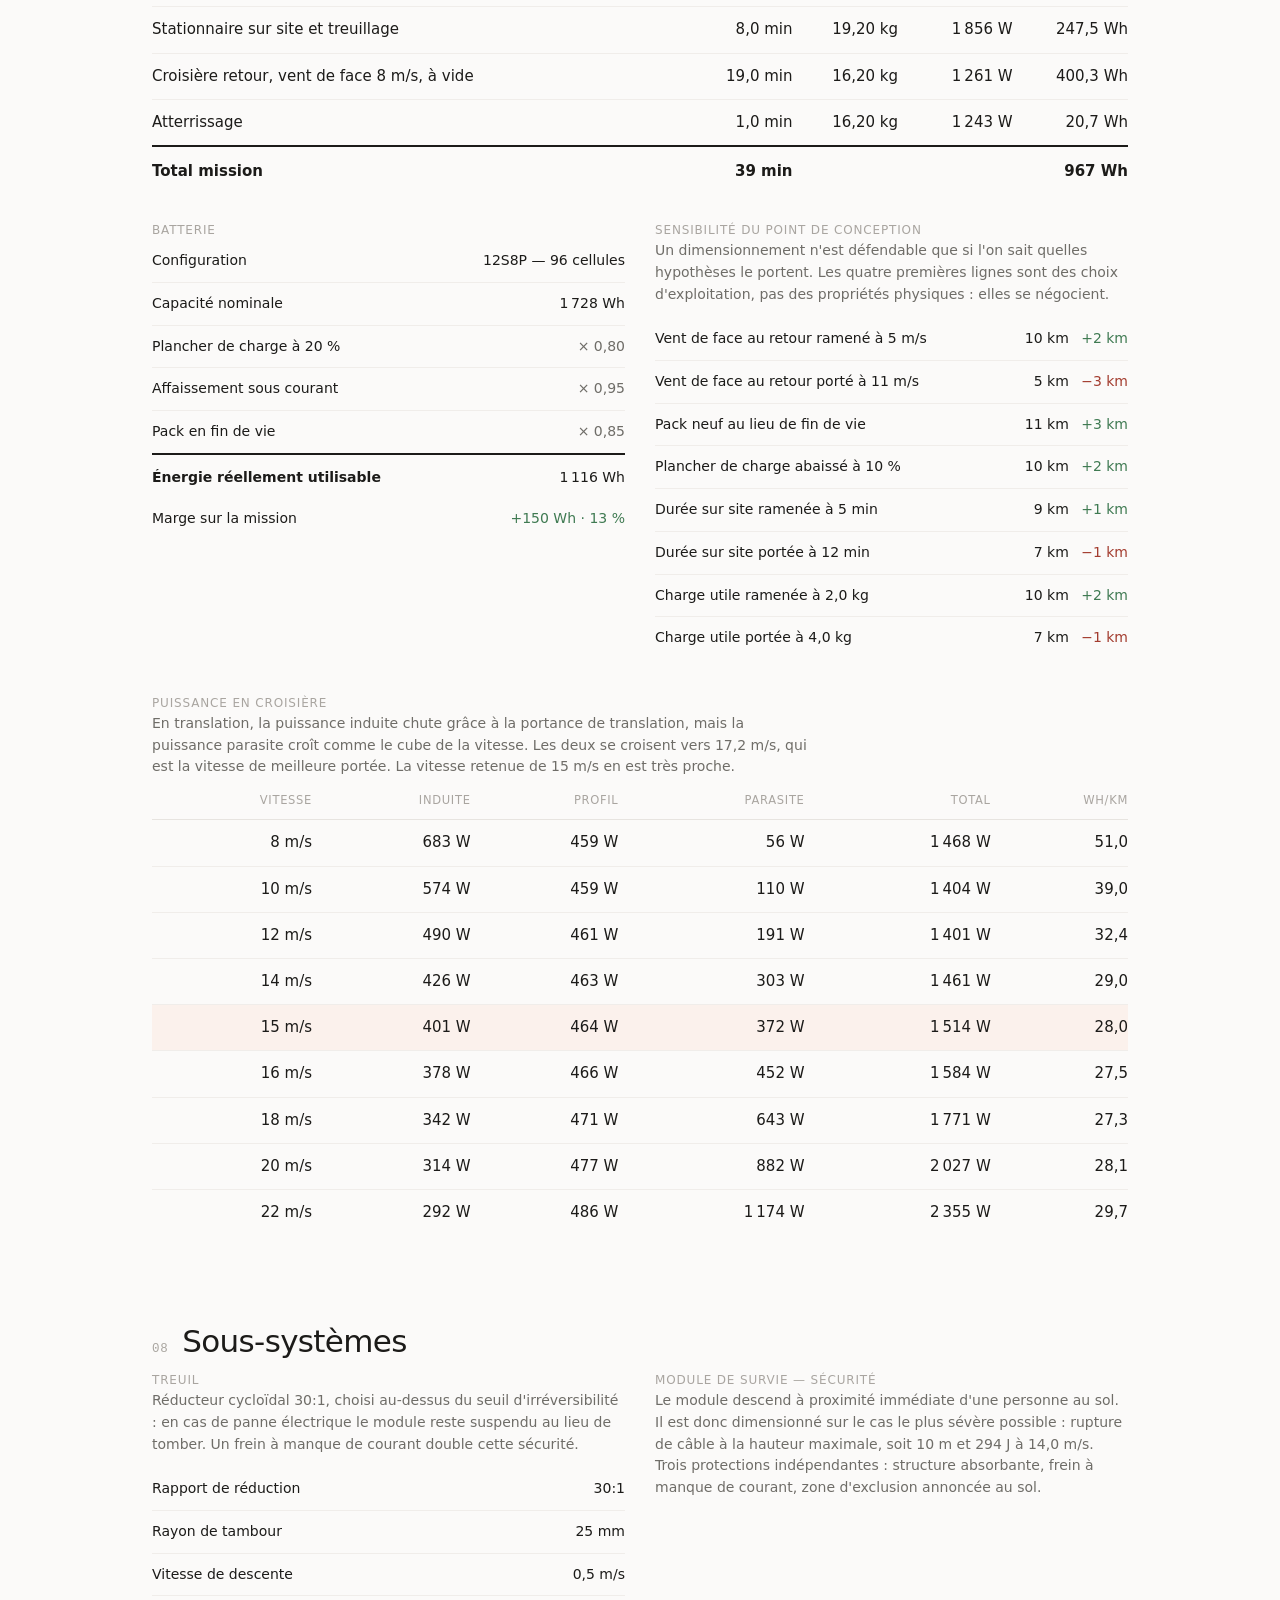
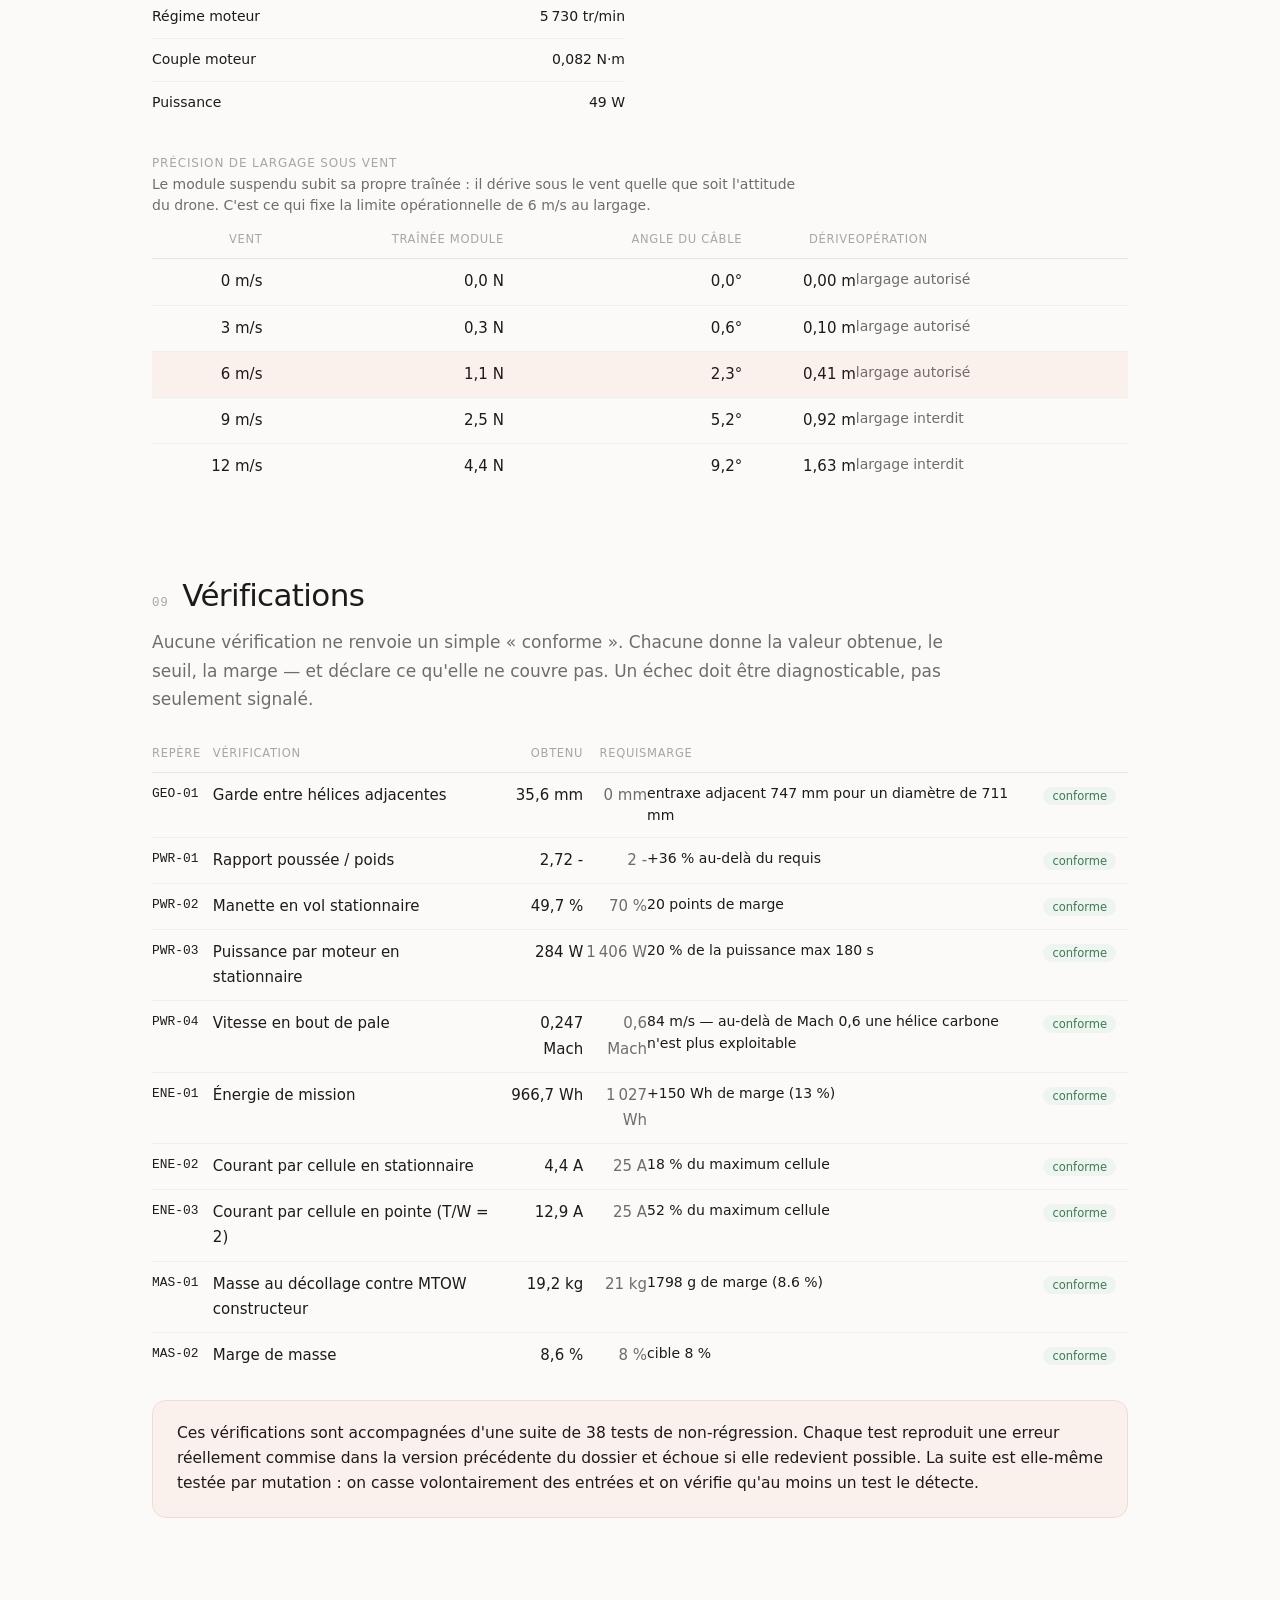
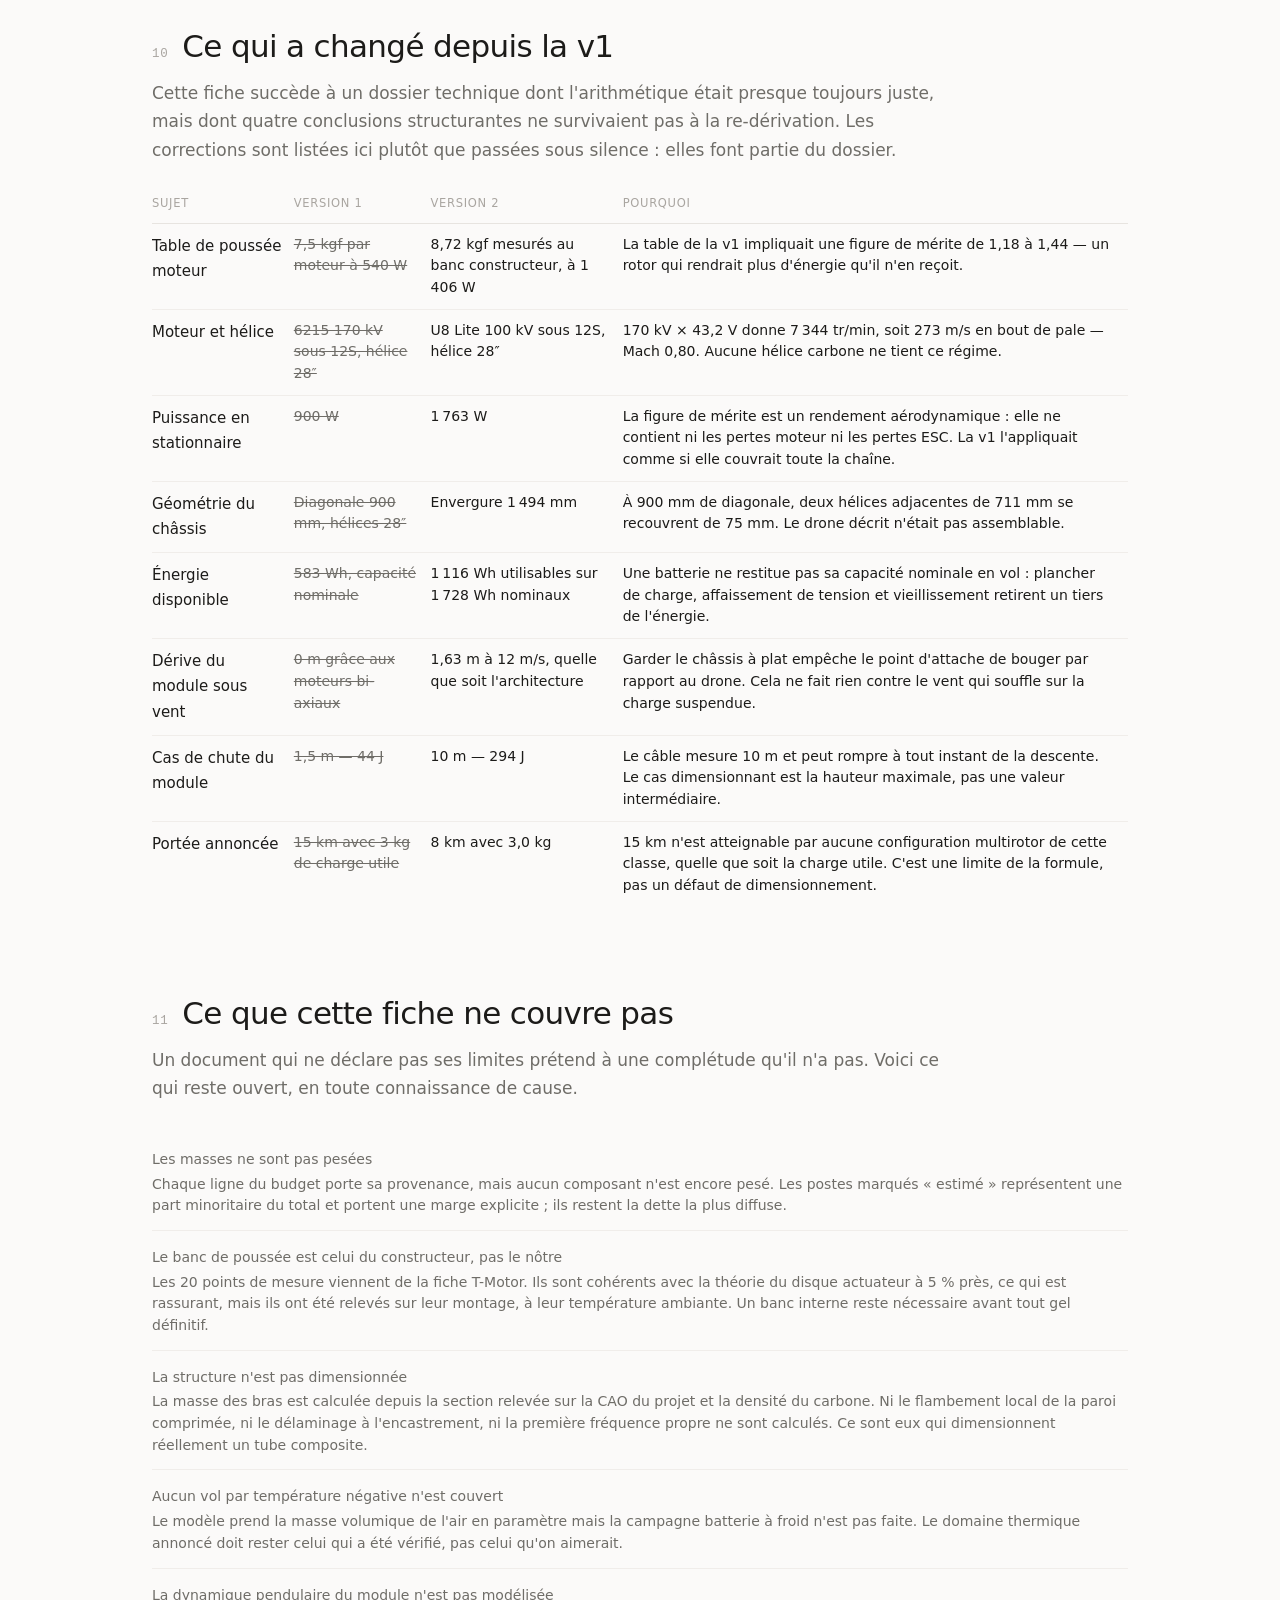
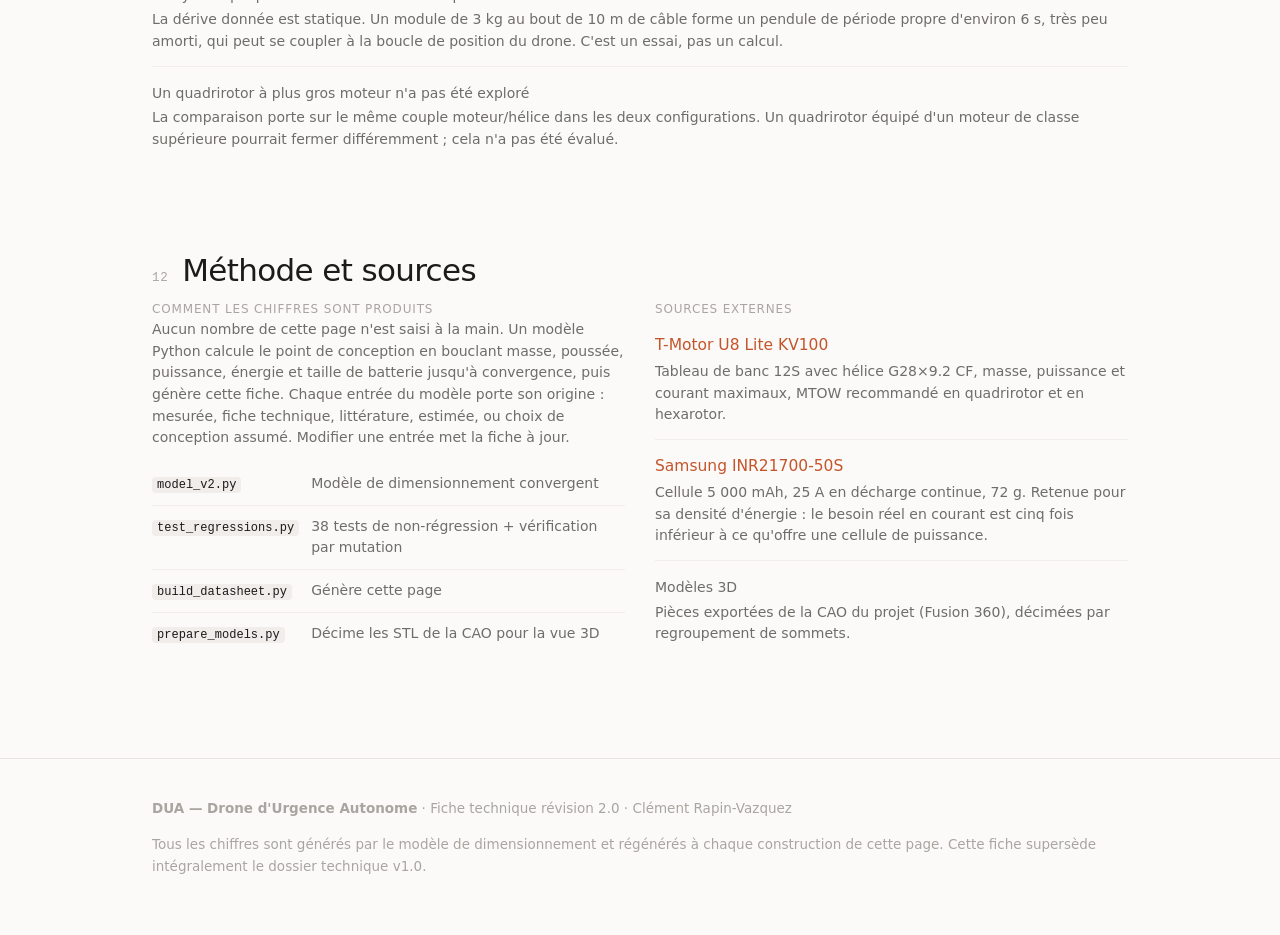
==== commit b41c42a2: "Revert "feat: add DUA simulation battery designer and richer liquid menu" This reverts commit 63f78e" ====
--- a/dua/index.html
+++ b/dua/index.html
@@ -60,7 +60,6 @@
 padding:24px 26px;margin:18px 0}
 .note{background:var(--accbg);border:1px solid var(--accln);border-radius:var(--r);
 padding:20px 24px;margin:22px 0;font-size:15.5px;line-height:1.62}
-.pill-link{display:inline-flex;align-items:center;gap:12px;padding:10px 16px;border:1px solid var(--ink);border-radius:999px;color:var(--ink);font-size:14px}.pill-link:hover{background:var(--ink);color:var(--sf);text-decoration:none}
 table{width:100%;border-collapse:collapse;font-size:15px}
 th{text-align:left;font-weight:500;font-size:11.5px;letter-spacing:.06em;text-transform:uppercase;
 color:var(--ink3);padding:0 12px 9px 0;border-bottom:1px solid var(--hair)}
@@ -112,16 +111,7 @@
 @media(max-width:820px){.grid2{grid-template-columns:1fr;gap:22px}
  .wrap{padding:0 20px}.navl{display:none}section{padding-top:64px}
  .vstage{height:320px}}
-.cmpwrap{border:1px solid var(--hair);background:var(--sf);border-radius:3px;padding:18px 20px;margin-top:26px}
-.cmpwrap canvas{width:100%;height:300px;display:block}
-@media(max-width:760px){.cmpwrap canvas{height:760px}}
-.cmpctl{display:flex;align-items:center;gap:14px;margin-top:6px}
-.cmpctl input{flex:1;accent-color:var(--acc)}
-.cmpctl label{font-size:12px;color:var(--ink2);white-space:nowrap}
-.cmpctl b{font-variant-numeric:tabular-nums;color:var(--ink);min-width:44px;display:inline-block}
-.dua-sim-frame{width:100%;height:640px;border:1px solid var(--hair);border-radius:var(--r);background:#0a0e14;margin:20px 0}.dua-sim-actions{display:flex;gap:10px;flex-wrap:wrap;margin-top:12px}
-@media(max-width:820px){.dua-sim-frame{height:560px}}
-@media print{nav{display:none}.viewer,.dua-sim-frame,.cmpwrap{display:none}}
+@media print{nav{display:none}.viewer{display:none}}
 </style></head><body>
 
 <nav><div class="wrap">
@@ -221,25 +211,6 @@
 <span class="vinfo" id="vinfo"></span>
 </div></div>
 <p class="small muted"><span class="l-fr">Ces maillages sont décimés d'environ 90 % pour rester légers : ils servent à comprendre la géométrie, pas à prendre une cote. Les dimensions font foi sur la CAO.</span><span class="l-en">These meshes are decimated by roughly 90% to stay light: they are there to convey geometry, not to take a measurement. Dimensions are authoritative on the CAD only.</span></p>
-</div></section>
-
-
-<section id="simulation"><div class="wrap">
-<div class="sh"><span class="sn">05</span><h2><span class="l-fr">Simulation dynamique 3D</span><span class="l-en">3D dynamic simulation</span></h2></div>
-<p class="sub"><span class="l-fr">Démonstrateur omnidirectionnel à 4 bras avec poussée vectorielle bi-axiale. La simulation complète est intégrée ci-dessous, avec un lien direct si vous voulez l’ouvrir en plein écran.</span><span class="l-en">Four-arm omnidirectional demonstrator with bi-axial thrust vectoring. The full simulation is embedded below, with a direct link if you want to open it full-screen.</span></p>
-<iframe class="dua-sim-frame" src="simulation-3d.html" title="DUA — Simulation dynamique 3D" loading="lazy"></iframe>
-<div class="dua-sim-actions"><a class="pill-link" href="simulation-3d.html" target="_blank" rel="noopener noreferrer"><span class="l-fr">Ouvrir la simulation</span><span class="l-en">Open simulation</span> ↗</a></div>
-<h3 style="margin-top:34px"><span class="l-fr">Pourquoi deux axes plutôt qu'un châssis qui s'incline</span><span class="l-en">Why two axes rather than a tilting airframe</span></h3>
-<p class="sub"><span class="l-fr">Un multirotor classique n'a qu'un seul moyen de produire une force horizontale : incliner tout l'appareil, donc incliner sa poussée. Position et attitude sont le même degré de liberté, et il faut choisir. Rendre les moteurs indépendants du corps sépare les deux, et cela sert dans les deux sens. Déplacer le curseur.</span><span class="l-en">A conventional multirotor has only one way to produce horizontal force: tilt the whole aircraft, and with it its thrust. Position and attitude are the same degree of freedom, and one must be traded for the other. Making the motors independent of the airframe separates them, and that helps both ways. Move the slider.</span></p>
-<div class="cmpwrap">
-  <canvas id="cmpcv"></canvas>
-  <div class="cmpctl">
-    <label><span class="l-fr">Angle de basculement</span><span class="l-en">Tilt angle</span></label>
-    <input type="range" id="cmp-slider" min="0" max="60" value="30">
-    <label><b id="cmp-val">30°</b></label>
-  </div>
-</div>
-<p class="small muted"><span class="l-fr">La poussée propulsive est la même dans les cas 1 et 3 : <i>T</i>·sin θ. Ce n'est donc pas la force qui change, c'est ce qu'elle coûte. Le multirotor classique doit mettre tout son fuselage en incidence pour l'obtenir ; le bras à deux axes l'obtient châssis à plat, donc à traînée minimale, capteurs et charge restés horizontaux.</span><span class="l-en">Propulsive thrust is identical in cases 1 and 3: <i>T</i>·sin θ. What changes is not the force but its cost. The conventional multirotor must put its whole fuselage at incidence to obtain it; the 2-axis arm obtains it with the airframe level, therefore at minimum drag, sensors and payload kept horizontal.</span></p>
 </div></section>
 
 <section id="propulsion"><div class="wrap">
@@ -750,149 +721,4 @@
          'No embedded model. Drop a binary STL file onto this view.');
   }
 })();
-/* ===================================================================
-   Comparateur : poussee solidaire du chassis contre poussee vectorisee
-   =================================================================== */
-var cc=document.getElementById('cmpcv');
-if(cc){
-  var x2=cc.getContext('2d'), sl=document.getElementById('cmp-slider');
-
-  /* Surface frontale d'une plaque de corde c et d'epaisseur e mise a
-     l'incidence th, rapportee a sa valeur a plat. Modele grossier, assume :
-     il ne sert qu'a donner l'ordre de grandeur du prix aerodynamique. */
-  function frontale(th){
-    var c=0.20, e=0.03;
-    return (c*Math.sin(th)+e*Math.cos(th))/e;
-  }
-  function fleche(c,x,y,dx,dy,col,ep){
-    c.strokeStyle=col;c.fillStyle=col;c.lineWidth=ep||2.4;
-    c.beginPath();c.moveTo(x,y);c.lineTo(x+dx,y+dy);c.stroke();
-    var a=Math.atan2(dy,dx),h=9;
-    c.beginPath();c.moveTo(x+dx,y+dy);
-    c.lineTo(x+dx-h*Math.cos(a-0.42),y+dy-h*Math.sin(a-0.42));
-    c.lineTo(x+dx-h*Math.cos(a+0.42),y+dy-h*Math.sin(a+0.42));
-    c.closePath();c.fill();
-  }
-
-  /* aCorps : inclinaison du chassis. aPouss : direction de la poussee,
-     comptee depuis la verticale. Les trois cas ne different que par ces deux
-     angles ; tout le reste du dessin est commun. */
-  function panneau(ox,oy,w,aCorps,aPouss,n,titre,sous,lignes,couleurN){
-    var c=x2, cx=ox+w/2, cy=oy+126, L=Math.min(62,w*0.27);
-    c.save();
-    /* pastille de numero */
-    c.fillStyle=couleurN; c.beginPath();
-    c.arc(ox+9,oy+14,9,0,6.284); c.fill();
-    c.fillStyle='#fff'; c.font='600 11px ui-sans-serif,system-ui,sans-serif';
-    c.textAlign='center'; c.fillText(n,ox+9,oy+18); c.textAlign='left';
-
-    c.font='600 12.5px ui-sans-serif,system-ui,sans-serif'; c.fillStyle='#1c1b19';
-    c.fillText(titre,ox+25,oy+18);
-    c.font='11.5px ui-sans-serif,system-ui,sans-serif'; c.fillStyle='#6f6d68';
-    c.fillText(sous,ox,oy+40);
-
-    /* horizon */
-    c.strokeStyle='#e7e4e0'; c.lineWidth=1;
-    c.beginPath(); c.moveTo(ox,cy); c.lineTo(ox+w-14,cy); c.stroke();
-
-    /* Convention unique pour tout le dessin, ecran en y vers le bas :
-       un angle positif fait pencher l'appareil vers la DROITE. La poussee
-       part donc en (sin a, -cos a) et le chassis, qui lui est perpendiculaire,
-       en (cos a, +sin a) : cote droit vers le BAS. Les deux signes doivent
-       aller ensemble, sinon le corps et les moteurs tournent en sens inverse
-       et le cas 1 ne ressemble plus a un appareil rigide. */
-    var co=Math.cos(aCorps), si=Math.sin(aCorps);
-    c.strokeStyle='#3a3835'; c.lineWidth=5; c.lineCap='round';
-    c.beginPath(); c.moveTo(cx-L*co,cy-L*si); c.lineTo(cx+L*co,cy+L*si); c.stroke();
-
-    /* mats et disques d'helice, orientes selon aPouss */
-    var ax=-Math.PI/2+aPouss;
-    [-1,1].forEach(function(s){
-      var bx=cx+s*L*co, by=cy+s*L*si;
-      c.strokeStyle='#8d9aa6'; c.lineWidth=3;
-      c.beginPath(); c.moveTo(bx,by);
-      c.lineTo(bx+15*Math.cos(ax),by+15*Math.sin(ax)); c.stroke();
-      var px=bx+15*Math.cos(ax), py=by+15*Math.sin(ax);
-      c.strokeStyle='#c4552a'; c.lineWidth=3.5;
-      c.beginPath();
-      c.moveTo(px-12*Math.cos(ax+Math.PI/2),py-12*Math.sin(ax+Math.PI/2));
-      c.lineTo(px+12*Math.cos(ax+Math.PI/2),py+12*Math.sin(ax+Math.PI/2));
-      c.stroke();
-    });
-
-    /* poussee totale, puis sa composante horizontale */
-    var T=74;
-    fleche(c,cx,cy,T*Math.cos(ax),T*Math.sin(ax),'#c4552a',2.6);
-    var hx=T*Math.sin(aPouss);
-    if(Math.abs(hx)>2){
-      c.setLineDash([4,3]);
-      fleche(c,cx,cy+52,hx,0,'#b03a2e',2);
-      c.setLineDash([]);
-    }
-
-    /* legendes chiffrees */
-    var y=oy+186;
-    lignes.forEach(function(l){
-      c.font=(l[2]?'600 ':'')+'11.5px ui-sans-serif,system-ui,sans-serif';
-      c.fillStyle=l[1]; c.fillText(l[0],ox,y); y+=17;
-    });
-    c.restore();
-  }
-
-  function tracer(){
-    var r=Math.min(window.devicePixelRatio||1,2);
-    var W=cc.clientWidth, empile=W<760;
-    var H=empile?760:300;
-    cc.width=W*r; cc.height=H*r;
-    x2.setTransform(r,0,0,r,0,0);
-    x2.clearRect(0,0,W,H);
-
-    var th=(+sl.value)*Math.PI/180, fr=FR(), d=180/Math.PI;
-    var g=9.81*Math.tan(th), sT=Math.sin(th), cT=Math.cos(th);
-    var f0=frontale(0), fth=frontale(th);
-    function n2(x,k){var s=x.toFixed(k);return fr?s.replace('.',','):s;}
-    document.getElementById('cmp-val').textContent=sl.value+'°';
-
-    var boites = empile
-      ? [[14,0,W-28],[14,250,W-28],[14,500,W-28]]
-      : [[14,0,W/3-14],[W/3+7,0,W/3-14],[2*W/3+7,0,W/3-21]];
-
-    panneau(boites[0][0],boites[0][1],boites[0][2], th, th, '1',
-      fr?'Multirotor classique':'Conventional multirotor',
-      fr?'la poussée est solidaire du corps':'thrust is rigid with the body',
-      [[(fr?'châssis à ':'airframe at ')+sl.value+'°','#1c1b19',1],
-       [(fr?'accélération latérale ':'lateral acceleration ')+n2(g,1)+' m/s²','#b03a2e',1],
-       [(fr?'surface frontale ×':'frontal area ×')+n2(fth/f0,1),'#b03a2e',0],
-       [fr?'capteurs et charge inclinés':'sensors and payload tilted','#6f6d68',0]],
-      '#8d9aa6');
-
-    panneau(boites[1][0],boites[1][1],boites[1][2], th, 0, '2',
-      fr?'Bras à 2 axes — maintien':'2-axis arm — station keeping',
-      fr?'les cardans redressent la poussée':'gimbals keep thrust upright',
-      [[(fr?'châssis à ':'airframe at ')+sl.value+'°','#1c1b19',1],
-       [(fr?'accélération latérale ':'lateral acceleration ')+n2(0,1)+' m/s²','#3f7a52',1],
-       [(fr?'poussée verticale conservée à 100 %':'vertical thrust kept at 100%'),'#3f7a52',0],
-       [fr?'le drone ne bouge pas':'the aircraft does not move','#6f6d68',0]],
-      '#c4552a');
-
-    panneau(boites[2][0],boites[2][1],boites[2][2], 0, th, '3',
-      fr?'Bras à 2 axes — vol rapide':'2-axis arm — fast cruise',
-      fr?'le corps reste à plat, les moteurs pointent devant'
-        :'body stays level, motors point forward',
-      [[(fr?'châssis à 0°':'airframe at 0°'),'#1c1b19',1],
-       [(fr?'poussée propulsive ':'propulsive thrust ')+n2(sT*100,0)+' % '+
-        (fr?'de T, identique au cas 1':'of T, same as case 1'),'#3f7a52',1],
-       [(fr?'surface frontale ×':'frontal area ×')+n2(1,1)+
-        (fr?'  au lieu de ×':'  instead of ×')+n2(fth/f0,1),'#3f7a52',0],
-       [fr?'capteurs, caméra et treuil à plat':'sensors, camera and winch level','#6f6d68',0]],
-      '#3f7a52');
-  }
-  sl.addEventListener('input',tracer);
-  window.addEventListener('resize',tracer);
-  document.addEventListener('click',function(e){
-    if(e.target.closest&&e.target.closest('.lang')) setTimeout(tracer,10);});
-  tracer();
-}
-})();
-
 </script></body></html>
